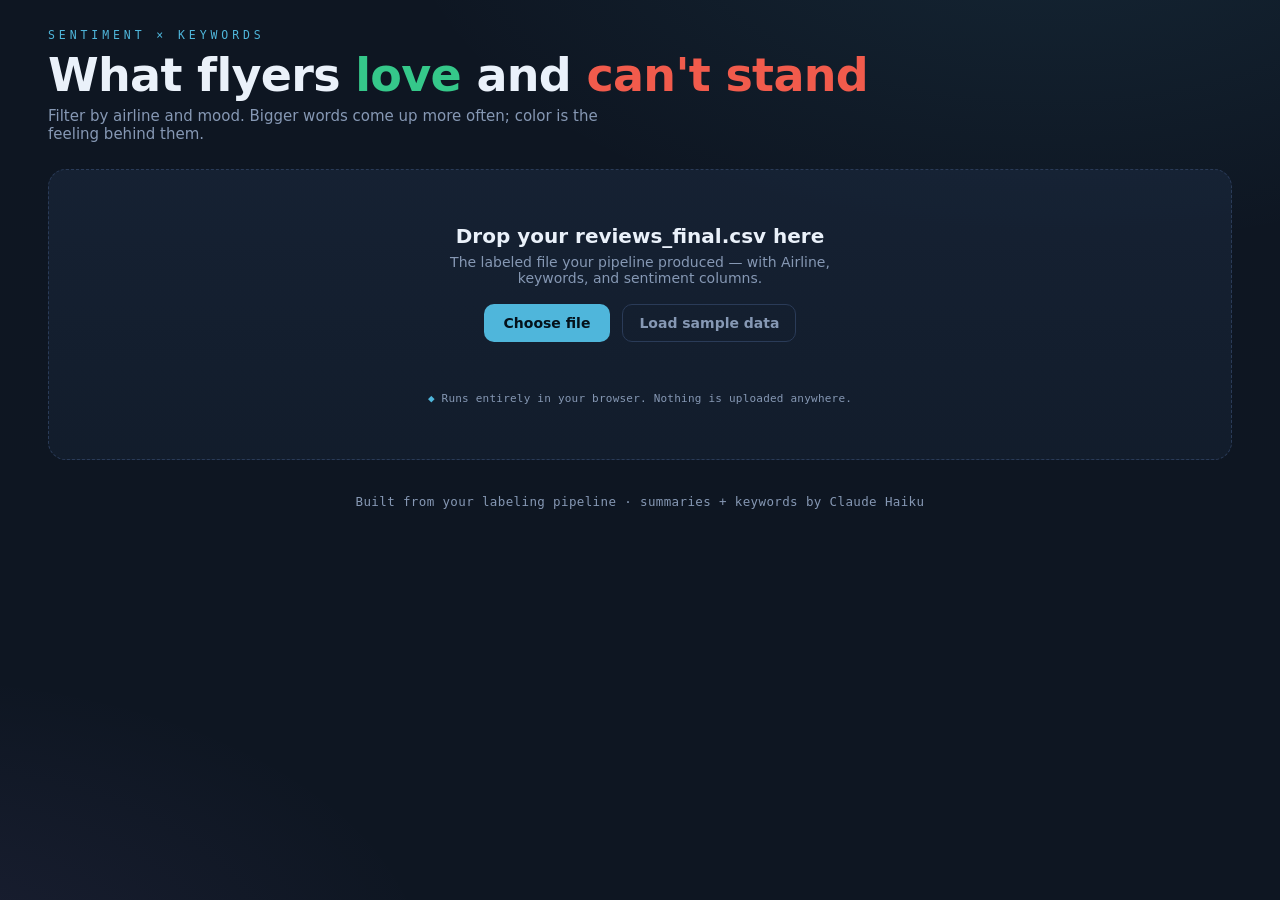
==== index.html @ 95598676 "Add files via upload" ====
<!DOCTYPE html>
<html lang="en">
<head>
<meta charset="utf-8">
<meta name="viewport" content="width=device-width, initial-scale=1">
<title>Airline Review Explorer</title>
<style>
  :root{
    --bg:#0E1622; --panel:#162335; --panel-2:#1D2C43; --line:#2A3B58; --line-soft:#22334d;
    --text:#EAF1FA; --muted:#8698B4; --accent:#4FB6DB;
    --pos:#35C88A; --neg:#F15B4C; --mix:#AD8DF6;
    --display:'Space Grotesk',ui-sans-serif,system-ui,sans-serif;
    --body:'Inter',ui-sans-serif,system-ui,sans-serif;
    --mono:ui-monospace,'SFMono-Regular',Menlo,monospace;
  }
  *{box-sizing:border-box}
  html,body{margin:0}
  body{
    background:
      radial-gradient(1100px 600px at 82% -12%, rgba(79,182,219,.10), transparent 60%),
      radial-gradient(900px 500px at -8% 108%, rgba(173,141,246,.08), transparent 60%),
      var(--bg);
    color:var(--text); font-family:var(--body); -webkit-font-smoothing:antialiased;
    min-height:100vh; padding:28px clamp(16px,4vw,48px) 64px;
  }
  header{max-width:1240px;margin:0 auto 22px}
  .eyebrow{font-family:var(--mono);font-size:11.5px;letter-spacing:.34em;color:var(--accent);text-transform:uppercase;margin:0 0 10px}
  h1{font-family:var(--display);font-weight:700;font-size:clamp(28px,4.4vw,46px);line-height:1.02;letter-spacing:-.015em;margin:0 0 8px}
  h1 .glow-pos{color:var(--pos)} h1 .glow-neg{color:var(--neg)}
  .sub{color:var(--muted);font-size:15px;max-width:60ch;margin:0}
  .wrap{max-width:1240px;margin:0 auto}
  .uploader{margin-top:26px;border:1.5px dashed var(--line);border-radius:18px;background:linear-gradient(180deg,rgba(29,44,67,.5),rgba(22,35,53,.5));padding:54px 28px;text-align:center;transition:border-color .2s,background .2s}
  .uploader.drag{border-color:var(--accent);background:rgba(79,182,219,.08)}
  .uploader h2{font-family:var(--display);font-weight:600;font-size:20px;margin:0 0 6px}
  .uploader p{color:var(--muted);margin:0 auto 18px;max-width:46ch;font-size:14px}
  .btn{font-family:var(--body);font-weight:600;font-size:14px;cursor:pointer;border:none;border-radius:10px;padding:11px 20px;color:#04121b;background:var(--accent);transition:transform .12s,filter .2s}
  .btn:hover{filter:brightness(1.08)} .btn:active{transform:translateY(1px)}
  .btn.ghost{background:transparent;color:var(--muted);border:1px solid var(--line);padding:10px 16px}
  .btn.ghost:hover{color:var(--text);border-color:var(--accent)}
  .uploader .actions{display:flex;gap:12px;justify-content:center;flex-wrap:wrap;align-items:center}
  .privacy{font-family:var(--mono);font-size:11px;color:var(--muted);margin-top:20px;letter-spacing:.02em}
  .privacy b{color:var(--accent);font-weight:400}
  #dash{display:none}
  #dash.on{display:block;animation:rise .5s cubic-bezier(.2,.7,.2,1)}
  @keyframes rise{from{opacity:0;transform:translateY(10px)}to{opacity:1;transform:none}}
  .sample-banner{display:none;align-items:center;gap:10px;margin-top:18px;font-family:var(--mono);font-size:12px;color:#f4d58d;background:rgba(244,213,141,.08);border:1px solid rgba(244,213,141,.25);border-radius:10px;padding:9px 14px}
  .sample-banner.on{display:flex}
  .sample-banner button{margin-left:auto}
  .controls{margin-top:22px;background:var(--panel);border:1px solid var(--line-soft);border-radius:16px;padding:18px 20px;display:grid;grid-template-columns:1fr auto;gap:22px;align-items:start}
  .ctrl-label{font-family:var(--mono);font-size:11px;letter-spacing:.2em;text-transform:uppercase;color:var(--muted);margin:0 0 11px;display:flex;gap:10px;align-items:center}
  .ctrl-label a{color:var(--accent);text-decoration:none;font-size:11px;letter-spacing:.05em;cursor:pointer}
  .ctrl-label a:hover{text-decoration:underline}
  .chips{display:flex;flex-wrap:wrap;gap:8px}
  .chip{font-size:13px;font-weight:500;cursor:pointer;user-select:none;border:1px solid var(--line);border-radius:999px;padding:6px 13px;color:var(--muted);background:transparent;transition:all .15s;white-space:nowrap}
  .chip:hover{border-color:var(--accent);color:var(--text)}
  .chip.on{background:var(--accent);border-color:var(--accent);color:#04121b;font-weight:600}
  .sent-toggles{display:flex;flex-direction:column;gap:8px;min-width:190px}
  .sent{display:flex;align-items:center;gap:10px;cursor:pointer;user-select:none;border:1px solid var(--line);border-radius:11px;padding:9px 13px;background:transparent;transition:all .15s}
  .sent .dot{width:11px;height:11px;border-radius:50%;flex:none}
  .sent .nm{font-size:13.5px;font-weight:600;flex:1;text-align:left}
  .sent .ct{font-family:var(--mono);font-size:12px;color:var(--muted)}
  .sent.off{opacity:.4} .sent.off .nm{text-decoration:line-through}
  .sent[data-s="positive"]{border-color:rgba(53,200,138,.4)}
  .sent[data-s="negative"]{border-color:rgba(241,91,76,.4)}
  .sent[data-s="mixed"]{border-color:rgba(173,141,246,.4)}
  .sent[data-s="positive"] .dot{background:var(--pos)}
  .sent[data-s="negative"] .dot{background:var(--neg)}
  .sent[data-s="mixed"] .dot{background:var(--mix)}
  .sent.on[data-s="positive"]{background:rgba(53,200,138,.12)}
  .sent.on[data-s="negative"]{background:rgba(241,91,76,.12)}
  .sent.on[data-s="mixed"]{background:rgba(173,141,246,.12)}
  .grid{margin-top:20px;display:grid;grid-template-columns:280px 1fr;gap:20px}
  .card{background:var(--panel);border:1px solid var(--line-soft);border-radius:16px;padding:20px}
  .card h3{font-family:var(--mono);font-size:11px;letter-spacing:.2em;text-transform:uppercase;color:var(--muted);margin:0 0 14px;font-weight:400}
  .bignum{font-family:var(--mono);font-weight:700;font-size:46px;line-height:1;letter-spacing:-.02em}
  .bignum small{display:block;font-size:12px;color:var(--muted);font-weight:400;letter-spacing:.05em;margin-top:8px}
  .mixbar{display:flex;height:12px;border-radius:6px;overflow:hidden;margin:6px 0 12px;background:var(--panel-2)}
  .mixbar span{display:block;transition:width .4s cubic-bezier(.2,.7,.2,1)}
  .mixlegend{display:flex;flex-direction:column;gap:7px}
  .mixlegend .row{display:flex;align-items:center;gap:9px;font-size:13px}
  .mixlegend .dot{width:9px;height:9px;border-radius:50%}
  .mixlegend .pct{margin-left:auto;font-family:var(--mono);font-size:12px;color:var(--muted)}
  .cats{list-style:none;margin:0;padding:0;display:flex;flex-direction:column;gap:9px}
  .cats li{display:flex;align-items:center;gap:10px;font-size:13.5px}
  .cats .rank{font-family:var(--mono);font-size:11px;color:var(--muted);width:16px}
  .cats .track{flex:1;height:7px;background:var(--panel-2);border-radius:4px;overflow:hidden}
  .cats .fill{height:100%;background:linear-gradient(90deg,var(--accent),#7ed0e8);border-radius:4px;transition:width .4s}
  .cats .cnt{font-family:var(--mono);font-size:12px;color:var(--muted);width:34px;text-align:right}
  .viz-card{padding:14px 16px 10px;position:relative;min-height:520px;display:flex;flex-direction:column}
  .viz-head{display:flex;justify-content:space-between;align-items:center;gap:12px;flex-wrap:wrap;margin-bottom:6px}
  .viz-tabs{display:flex;gap:6px;background:var(--panel-2);padding:4px;border-radius:11px}
  .viz-tab{font-family:var(--body);font-size:12.5px;font-weight:600;cursor:pointer;border:none;border-radius:8px;padding:7px 13px;color:var(--muted);background:transparent;transition:all .15s}
  .viz-tab:hover{color:var(--text)}
  .viz-tab.on{background:var(--accent);color:#04121b}
  .viz-body{flex:1;position:relative;min-height:470px;margin-top:6px}
  .viz-pane{display:none;position:absolute;inset:0}
  .viz-pane.on{display:block}
  #pane-cloud.on{display:block}
  .barchart{display:flex;flex-direction:column;gap:11px;height:100%;overflow-y:auto;padding:6px 4px 4px}
  .barchart::-webkit-scrollbar{width:9px}
  .barchart::-webkit-scrollbar-thumb{background:var(--line);border-radius:5px}
  .bar-row{display:grid;grid-template-columns:130px 1fr 44px;align-items:center;gap:12px}
  .bar-label{font-size:13px;color:var(--text);text-align:right;overflow:hidden;text-overflow:ellipsis;white-space:nowrap}
  .bar-track{display:flex;height:20px;border-radius:6px;overflow:hidden;background:var(--panel-2)}
  .bar-track .seg{height:100%;transition:width .35s cubic-bezier(.2,.7,.2,1)}
  .bar-count{font-family:var(--mono);font-size:12px;color:var(--muted);text-align:left}
  .cloud-hint{font-size:12px;color:var(--muted)}
  #cloud{width:100%;height:100%;min-height:460px}
  .cloud-empty{position:absolute;inset:0;display:none;flex-direction:column;align-items:center;justify-content:center;text-align:center;color:var(--muted);padding:24px}
  .cloud-empty.on{display:flex}
  .cloud-empty .big{font-family:var(--display);font-size:19px;color:var(--text);margin-bottom:8px}
  #tooltip{position:fixed;pointer-events:none;z-index:50;opacity:0;transition:opacity .1s;background:#0a121e;border:1px solid var(--line);border-radius:10px;padding:10px 12px;font-size:12.5px;box-shadow:0 8px 30px rgba(0,0,0,.5);max-width:240px}
  #tooltip .tw{font-family:var(--display);font-weight:600;font-size:14px;margin-bottom:6px}
  #tooltip .tr{display:flex;align-items:center;gap:7px;margin-top:3px;color:var(--muted)}
  #tooltip .tr .dot{width:8px;height:8px;border-radius:50%}
  #tooltip .tr b{color:var(--text);font-family:var(--mono)}
  .selcount{font-family:var(--mono);font-size:11px;color:var(--accent);letter-spacing:.05em;margin-left:2px}
  .ai-card{margin-top:20px}
  .ai-head{display:flex;align-items:center;justify-content:space-between;gap:12px;margin-bottom:12px}
  .ai-head h3{margin:0;font-family:var(--mono);font-size:11px;letter-spacing:.2em;text-transform:uppercase;color:var(--muted);font-weight:400}
  .ai-out{font-size:14.5px;line-height:1.6;color:#d3ddec}
  .ai-out p{margin:0 0 10px}
  .ai-out b{color:var(--text)}
  .ai-out em{color:var(--muted)}
  .ai-out .tag{font-family:var(--mono);font-size:10px;letter-spacing:.1em;text-transform:uppercase;padding:2px 8px;border-radius:999px;color:#04121b;font-weight:700;margin-right:6px}
  .ai-out .tag.pos{background:var(--pos)} .ai-out .tag.neg{background:var(--neg)}
  .ai-out .ai-sub{color:var(--muted);font-family:var(--mono);font-size:11px;letter-spacing:.12em;text-transform:uppercase;margin-top:14px}
  .ai-out ul{margin:8px 0 0;padding-left:0;list-style:none;display:flex;flex-direction:column;gap:8px}
  .ai-out ul li{display:flex;gap:9px;align-items:flex-start;font-size:13.5px;color:#c7d3e4}
  .ai-out ul li .d{width:8px;height:8px;border-radius:50%;margin-top:6px;flex:none}
  .ai-live{display:flex;align-items:center;gap:10px;margin-bottom:14px}
  .ai-mood{font-family:var(--display);font-size:15.5px;font-weight:600;color:var(--text)}
  .ai-block{position:relative;padding:13px 16px 13px 18px;border-radius:0 10px 10px 0;margin-bottom:11px;font-size:14px;line-height:1.6;color:#d3ddec;background:var(--panel-2)}
  .ai-block.pos{border-left:3px solid var(--pos)}
  .ai-block.neg{border-left:3px solid var(--neg)}
  .ai-block-lbl{display:block;font-family:var(--mono);font-size:10px;letter-spacing:.14em;text-transform:uppercase;margin-bottom:6px}
  .ai-block.pos .ai-block-lbl{color:var(--pos)}
  .ai-block.neg .ai-block-lbl{color:var(--neg)}
  .reviews-card{margin-top:20px}
  .reviews-head{display:flex;align-items:baseline;gap:12px;margin-bottom:4px}
  .reviews-head h3{margin:0}
  .reviews-count{font-family:var(--mono);font-size:13px;color:var(--text)}
  .reviews-count small{color:var(--muted)}
  .reviews-cap{display:none;font-size:12px;color:var(--muted);font-family:var(--mono);margin:8px 0 4px}
  .reviews-list{display:flex;flex-direction:column;gap:12px;margin-top:14px;max-height:620px;overflow-y:auto;padding-right:6px}
  .reviews-list::-webkit-scrollbar{width:9px}
  .reviews-list::-webkit-scrollbar-thumb{background:var(--line);border-radius:5px}
  .rev{border:1px solid var(--line-soft);border-radius:12px;padding:14px 16px;background:var(--panel-2)}
  .rev-top{display:flex;align-items:center;gap:10px;margin-bottom:9px}
  .rev-air{font-family:var(--display);font-weight:600;font-size:14px}
  .rev-badge{font-family:var(--mono);font-size:10.5px;letter-spacing:.12em;text-transform:uppercase;padding:3px 9px;border-radius:999px;color:#04121b;font-weight:700}
  .rev-badge[data-s="positive"]{background:var(--pos)}
  .rev-badge[data-s="negative"]{background:var(--neg)}
  .rev-badge[data-s="mixed"]{background:var(--mix)}
  .rev-sum-btn{margin-left:auto;font-family:var(--body);font-size:12px;font-weight:600;cursor:pointer;border:1px solid var(--line);border-radius:8px;padding:5px 11px;color:var(--accent);background:transparent;transition:all .15s}
  .rev-sum-btn:hover{border-color:var(--accent);background:rgba(79,182,219,.08)}
  .rev-summary{display:none;margin:0 0 10px;padding:9px 12px;border-left:3px solid var(--accent);background:rgba(79,182,219,.07);border-radius:0 8px 8px 0;font-size:13.5px;color:var(--text)}
  .rev-summary.on{display:block}
  .rev-summary .lbl{font-family:var(--mono);font-size:10px;letter-spacing:.15em;text-transform:uppercase;color:var(--accent);display:block;margin-bottom:4px}
  .rev-body{font-size:13.5px;line-height:1.55;color:#c7d3e4;white-space:pre-wrap}
  .reviews-empty{display:none;color:var(--muted);font-size:14px;padding:24px 4px}
  .reviews-empty.on{display:block}
  .footer{max-width:1240px;margin:34px auto 0;color:var(--muted);font-size:12.5px;text-align:center;font-family:var(--mono);letter-spacing:.03em}
  .err{color:var(--neg);font-size:13px;margin-top:12px;min-height:18px}
  @media (max-width:880px){.controls{grid-template-columns:1fr}.grid{grid-template-columns:1fr}.viz-card{min-height:440px}}
  @media (prefers-reduced-motion:reduce){*{animation:none!important;transition:none!important}}
</style>
</head>
<body>
<header>
  <p class="eyebrow">Sentiment &times; Keywords</p>
  <h1>What flyers <span class="glow-pos">love</span> and <span class="glow-neg">can't stand</span></h1>
  <p class="sub">Filter by airline and mood. Bigger words come up more often; color is the feeling behind them.</p>
</header>
<div class="wrap">
  <section class="uploader" id="uploader">
    <h2>Drop your reviews_final.csv here</h2>
    <p>The labeled file your pipeline produced &mdash; with Airline, keywords, and sentiment columns.</p>
    <div class="actions">
      <button class="btn" id="pickBtn" type="button">Choose file</button>
      <button class="btn ghost" id="sampleBtn" type="button">Load sample data</button>
    </div>
    <input type="file" id="fileInput" accept=".csv" hidden>
    <div class="err" id="err"></div>
    <div class="privacy"><b>&#9670;</b> Runs entirely in your browser. Nothing is uploaded anywhere.</div>
  </section>
  <section id="dash">
    <div class="sample-banner" id="sampleBanner">
      Showing sample data &mdash; not your reviews.
      <button class="btn ghost" id="clearSample" type="button">Load my file</button>
    </div>
    <div class="controls">
      <div>
        <p class="ctrl-label">Airlines <a id="allAir">all</a><a id="noneAir">none</a><span class="selcount" id="airSel"></span></p>
        <div class="chips" id="airChips"></div>
      </div>
      <div>
        <p class="ctrl-label">Sentiment</p>
        <div class="sent-toggles" id="sentToggles">
          <div class="sent on" data-s="positive"><span class="dot"></span><span class="nm">Positive</span><span class="ct" id="ct-positive">0</span></div>
          <div class="sent on" data-s="negative"><span class="dot"></span><span class="nm">Negative</span><span class="ct" id="ct-negative">0</span></div>
          <div class="sent on" data-s="mixed"><span class="dot"></span><span class="nm">Mixed</span><span class="ct" id="ct-mixed">0</span></div>
        </div>
      </div>
    </div>
    <div class="grid">
      <div>
        <div class="card">
          <h3>In view</h3>
          <div class="bignum" id="reviewCount">0<small id="reviewCountLabel">reviews match your filters</small></div>
        </div>
        <div class="card" style="margin-top:20px">
          <h3>Sentiment mix</h3>
          <div class="mixbar" id="mixbar">
            <span style="background:var(--pos)" data-s="positive"></span>
            <span style="background:var(--neg)" data-s="negative"></span>
            <span style="background:var(--mix)" data-s="mixed"></span>
          </div>
          <div class="mixlegend" id="mixlegend"></div>
        </div>
        <div class="card" style="margin-top:20px">
          <h3>Top concerns</h3>
          <ul class="cats" id="catsList"></ul>
        </div>
      </div>
      <div class="card viz-card">
        <div class="viz-head">
          <div class="viz-tabs">
            <button class="viz-tab on" data-v="keywords" type="button">Top keywords</button>
            <button class="viz-tab" data-v="airlines" type="button">By airline</button>
            <button class="viz-tab" data-v="cloud" type="button">Word cloud</button>
          </div>
          <span class="cloud-hint" id="vizHint">bar length = mentions · color = sentiment</span>
        </div>
        <div class="viz-body">
          <div class="viz-pane on" id="pane-keywords"><div class="barchart" id="kwChart"></div></div>
          <div class="viz-pane" id="pane-airlines"><div class="barchart" id="airChart"></div></div>
          <div class="viz-pane" id="pane-cloud">
            <canvas id="cloud"></canvas>
            <div class="cloud-empty" id="cloudEmpty">
              <div class="big">Nothing to show</div>
              <div>No keywords match these filters. Turn a sentiment back on, or add an airline.</div>
            </div>
          </div>
        </div>
      </div>
    </div>
    <div class="card ai-card">
      <div class="ai-head">
        <h3>AI Overview</h3>
        <div style="display:flex;gap:8px">
          <button class="btn ghost" id="aiBtn" type="button">Summarize this view</button>
          <button class="btn" id="aiLiveBtn" type="button">Live AI summary</button>
        </div>
      </div>
      <div class="ai-out" id="aiOut"><em>Click &ldquo;Summarize this view&rdquo; for an at-a-glance read on the reviews currently in focus &mdash; built from the summaries your pipeline generated.</em></div>
    </div>
    <div class="card reviews-card">
      <div class="reviews-head">
        <h3>Reviews in view</h3>
        <span class="reviews-count" id="reviewsCount"></span>
      </div>
      <div class="reviews-cap" id="reviewsCap"></div>
      <div class="reviews-list" id="reviewsList"></div>
      <button class="btn ghost showmore" id="showMore" type="button" style="display:none;margin:14px auto 0"></button>
      <div class="reviews-empty" id="reviewsEmpty">No reviews match these filters. Turn a sentiment back on, or add an airline.</div>
    </div>
  </section>
</div>
<div id="tooltip"></div>
<p class="footer">Built from your labeling pipeline &middot; summaries + keywords by Claude Haiku</p>

<script>/* @license
Papa Parse
v5.6.0
https://github.com/mholt/PapaParse
License: MIT
*/
((e,t)=>{"function"==typeof define&&define.amd?define([],t):"object"==typeof module&&"undefined"!=typeof exports?module.exports=t():e.Papa=t()})(this,function r(){var n="undefined"!=typeof self?self:"undefined"!=typeof window?window:void 0!==n?n:{};var s=!n.document&&!!n.postMessage,a=n.IS_PAPA_WORKER||!1,o={},h=0,w={};function P(e){return 65279===e.charCodeAt(0)?e.slice(1):e}function u(e){this._handle=null,this._finished=!1,this._completed=!1,this._halted=!1,this._input=null,this._baseIndex=0,this._partialLine="",this._rowCount=0,this._start=0,this._nextChunk=null,this.isFirstChunk=!0,this._completeResults={data:[],errors:[],meta:{}},function(e){var t=b(e);t.chunkSize=parseInt(t.chunkSize),e.step||e.chunk||(t.chunkSize=null);this._handle=new i(t),(this._handle.streamer=this)._config=t}.call(this,e),this.parseChunk=function(t,e){var i=parseInt(this._config.skipFirstNLines)||0;if(this.isFirstChunk&&0<i){let e=this._config.newline;e||(r=this._config.quoteChar||'"',e=this._handle.guessLineEndings(t,r)),t=[...t.split(e).slice(i)].join(e)}this.isFirstChunk&&U(this._config.beforeFirstChunk)&&void 0!==(r=this._config.beforeFirstChunk(t))&&(t=r),this.isFirstChunk=!1,this._halted=!1;var i=this._partialLine+t,r=(this._partialLine="",this._handle.parse(i,this._baseIndex,!this._finished));if(!this._handle.paused()&&!this._handle.aborted()){t=r.meta.cursor,i=(this._finished||(this._partialLine=i.substring(t-this._baseIndex),this._baseIndex=t),r&&r.data&&(this._rowCount+=r.data.length),this._finished||this._config.preview&&this._rowCount>=this._config.preview);if(a)n.postMessage({results:r,workerId:w.WORKER_ID,finished:i});else if(U(this._config.chunk)&&!e){if(this._config.chunk(r,this._handle),this._handle.paused()||this._handle.aborted())return void(this._halted=!0);this._completeResults=r=void 0}return this._config.step||this._config.chunk||(this._completeResults.data=this._completeResults.data.concat(r.data),this._completeResults.errors=this._completeResults.errors.concat(r.errors),this._completeResults.meta=r.meta),this._completed||!i||!U(this._config.complete)||r&&r.meta.aborted||(this._config.complete(this._completeResults,this._input),this._completed=!0),i||r&&r.meta.paused||this._nextChunk(),r}this._halted=!0},this._sendError=function(e){U(this._config.error)?this._config.error(e):a&&this._config.error&&n.postMessage({workerId:w.WORKER_ID,error:e,finished:!1})}}function d(e){var r;(e=e||{}).chunkSize||(e.chunkSize=w.RemoteChunkSize),u.call(this,e),this._nextChunk=s?function(){this._readChunk(),this._chunkLoaded()}:function(){this._readChunk()},this.stream=function(e){this._input=e,this._nextChunk()},this._readChunk=function(){if(this._finished)this._chunkLoaded();else{if(r=new XMLHttpRequest,this._config.withCredentials&&(r.withCredentials=this._config.withCredentials),s||(r.onload=m(this._chunkLoaded,this),r.onerror=m(this._chunkError,this)),r.open(this._config.downloadRequestBody?"POST":"GET",this._input,!s),this._config.downloadRequestHeaders){var e,t=this._config.downloadRequestHeaders;for(e in t)r.setRequestHeader(e,t[e])}var i;this._config.chunkSize&&(i=this._start+this._config.chunkSize-1,r.setRequestHeader("Range","bytes="+this._start+"-"+i));try{r.send(this._config.downloadRequestBody)}catch(e){this._chunkError(e.message)}s&&0===r.status&&this._chunkError()}},this._chunkLoaded=function(){4===r.readyState&&(r.status<200||400<=r.status?this._chunkError():(this._start+=this._config.chunkSize||r.responseText.length,this._finished=!this._config.chunkSize||this._start>=(e=>null!==(e=e.getResponseHeader("Content-Range"))?parseInt(e.substring(e.lastIndexOf("/")+1)):-1)(r),this.parseChunk(r.responseText)))},this._chunkError=function(e){e=r.statusText||e;this._sendError(new Error(e))}}function l(e){(e=e||{}).chunkSize||(e.chunkSize=w.LocalChunkSize),u.call(this,e);var i,r,n="undefined"!=typeof FileReader;this.stream=function(e){this._input=e,r=e.slice||e.webkitSlice||e.mozSlice,n?((i=new FileReader).onload=m(this._chunkLoaded,this),i.onerror=m(this._chunkError,this)):i=new FileReaderSync,this._nextChunk()},this._nextChunk=function(){this._finished||this._config.preview&&!(this._rowCount<this._config.preview)||this._readChunk()},this._readChunk=function(){var e=this._input,t=(this._config.chunkSize&&(t=Math.min(this._start+this._config.chunkSize,this._input.size),e=r.call(e,this._start,t)),i.readAsText(e,this._config.encoding));n||this._chunkLoaded({target:{result:t}})},this._chunkLoaded=function(e){this._start+=this._config.chunkSize,this._finished=!this._config.chunkSize||this._start>=this._input.size,this.parseChunk(e.target.result)},this._chunkError=function(){this._sendError(i.error)}}function f(e){var i;u.call(this,e=e||{}),this.stream=function(e){return i=e,this._nextChunk()},this._nextChunk=function(){var e,t;if(!this._finished)return e=this._config.chunkSize,i=e?(t=i.substring(0,e),i.substring(e)):(t=i,""),this._finished=!i,this.parseChunk(t)}}function c(e){u.call(this,e=e||{});var t=[],i=!0,r=!1;this.pause=function(){u.prototype.pause.apply(this,arguments),this._input.pause()},this.resume=function(){u.prototype.resume.apply(this,arguments),this._input.resume()},this.stream=function(e){this._input=e,this._input.on("data",this._streamData),this._input.on("end",this._streamEnd),this._input.on("error",this._streamError)},this._checkIsFinished=function(){r&&1===t.length&&(this._finished=!0)},this._nextChunk=function(){this._checkIsFinished(),t.length?this.parseChunk(t.shift()):i=!0},this._streamData=m(function(e){try{t.push("string"==typeof e?e:e.toString(this._config.encoding)),i&&(i=!1,this._checkIsFinished(),this.parseChunk(t.shift()))}catch(e){this._streamError(e)}},this),this._streamError=m(function(e){this._streamCleanUp(),this._sendError(e)},this),this._streamEnd=m(function(){this._streamCleanUp(),r=!0,this._streamData("")},this),this._streamCleanUp=m(function(){this._input.removeListener("data",this._streamData),this._input.removeListener("end",this._streamEnd),this._input.removeListener("error",this._streamError)},this)}function i(m){var n,s,a,t,o=Math.pow(2,53),h=-o,u=/^\s*-?(\d+\.?|\.\d+|\d+\.\d+)([eE][-+]?\d+)?\s*$/,d=/^((\d{4}-[01]\d-[0-3]\dT[0-2]\d:[0-5]\d:[0-5]\d\.\d+([+-][0-2]\d:[0-5]\d|Z))|(\d{4}-[01]\d-[0-3]\dT[0-2]\d:[0-5]\d:[0-5]\d([+-][0-2]\d:[0-5]\d|Z))|(\d{4}-[01]\d-[0-3]\dT[0-2]\d:[0-5]\d([+-][0-2]\d:[0-5]\d|Z)))$/,i=this,r=0,l=0,f=!1,e=!1,c=[],p={data:[],errors:[],meta:{}};function y(e){return"greedy"===m.skipEmptyLines?""===e.join("").trim():1===e.length&&0===e[0].length}function _(){if(p&&a&&(k("Delimiter","UndetectableDelimiter","Unable to auto-detect delimiting character; defaulted to '"+w.DefaultDelimiter+"'"),a=!1),m.skipEmptyLines&&(p.data=p.data.filter(function(e){return!y(e)})),g()){if(p)if(Array.isArray(p.data[0])){for(var e=0;g()&&e<p.data.length;e++)p.data[e].forEach(t);p.data.splice(0,1)}else p.data.forEach(t);function t(e,t){e=P(e),U(m.transformHeader)&&(e=m.transformHeader(e,t)),c.push(e)}}function i(e,t){for(var i=m.header?{}:[],r=0;r<e.length;r++){var n=r,s=e[r],s=((e,t)=>(e=>(m.dynamicTypingFunction&&void 0===m.dynamicTyping[e]&&(m.dynamicTyping[e]=m.dynamicTypingFunction(e)),!0===(m.dynamicTyping[e]||m.dynamicTyping)))(e)?"true"===t||"TRUE"===t||"false"!==t&&"FALSE"!==t&&((e=>{if(u.test(e)){e=parseFloat(e);if(h<e&&e<o)return 1}})(t)?parseFloat(t):d.test(t)?new Date(t):""===t?null:t):t)(n=m.header?r>=c.length?"__parsed_extra":c[r]:n,s=m.transform?m.transform(s,n):s);"__parsed_extra"===n?(i[n]=i[n]||[],i[n].push(s)):i[n]=s}return m.header&&(r>c.length?k("FieldMismatch","TooManyFields","Too many fields: expected "+c.length+" fields but parsed "+r,l+t):r<c.length&&k("FieldMismatch","TooFewFields","Too few fields: expected "+c.length+" fields but parsed "+r,l+t)),i}var r;p&&(m.header||m.dynamicTyping||m.transform)&&(r=1,!p.data.length||Array.isArray(p.data[0])?(p.data=p.data.map(i),r=p.data.length):p.data=i(p.data,0),m.header&&p.meta&&(p.meta.fields=c),l+=r)}function g(){return m.header&&0===c.length}function k(e,t,i,r){e={type:e,code:t,message:i};void 0!==r&&(e.row=r),p.errors.push(e)}U(m.step)&&(t=m.step,m.step=function(e){p=e,g()?_():(_(),0!==p.data.length&&(r+=e.data.length,m.preview&&r>m.preview?s.abort():(p.data=p.data[0],t(p,i))))}),this.parse=function(e,t,i){var r=m.quoteChar||'"',r=(m.newline||(m.newline=this.guessLineEndings(e,r)),a=!1,m.delimiter?U(m.delimiter)&&(m.delimiter=m.delimiter(e),p.meta.delimiter=m.delimiter):((r=((e,t,i,r,n)=>{var s,a,o,h;n=n||[",","\t","|",";",w.RECORD_SEP,w.UNIT_SEP];for(var u=0;u<n.length;u++){for(var d,l=n[u],f=0,c=0,p=0,_=(o=void 0,new E({comments:r,delimiter:l,newline:t,preview:10}).parse(e)),g=0;g<_.data.length;g++)i&&y(_.data[g])?p++:(d=_.data[g].length,c+=d,void 0===o?o=d:0<d&&(f+=Math.abs(d-o),o=d));0<_.data.length&&(c/=_.data.length-p),1.99<c&&(void 0===a||f<a||f===a&&h<c)&&(a=f,s=l,h=c)}return{successful:!!(m.delimiter=s),bestDelimiter:s}})(e,m.newline,m.skipEmptyLines,m.comments,m.delimitersToGuess)).successful?m.delimiter=r.bestDelimiter:(a=!0,m.delimiter=w.DefaultDelimiter),p.meta.delimiter=m.delimiter),b(m));return m.preview&&m.header&&r.preview++,n=e,s=new E(r),p=s.parse(n,t,i),_(),f?{meta:{paused:!0}}:p||{meta:{paused:!1}}},this.paused=function(){return f},this.pause=function(){f=!0,s.abort(),n=U(m.chunk)?"":n.substring(s.getCharIndex())},this.resume=function(){i.streamer._halted?(f=!1,i.streamer.parseChunk(n,!0)):setTimeout(i.resume,3)},this.aborted=function(){return e},this.abort=function(){e=!0,s.abort(),p.meta.aborted=!0,U(m.complete)&&m.complete(p),n=""},this.guessLineEndings=function(e,t){e=e.substring(0,1048576);var t=new RegExp(q(t)+"([^]*?)"+q(t),"gm"),i=(e=e.replace(t,"")).split("\r"),t=e.split("\n"),e=1<t.length&&t[0].length<i[0].length;if(1===i.length||e)return"\n";for(var r=0,n=0;n<i.length;n++)"\n"===i[n][0]&&r++;return r>=i.length/2?"\r\n":"\r"}}function q(e){return e.replace(/[.*+?^${}()|[\]\\]/g,"\\$&")}function E(C){var S=(C=C||{}).delimiter,O=C.newline,x=C.comments,I=C.step,A=C.preview,T=C.fastMode,D=null,L=!1,F=null==C.quoteChar?'"':C.quoteChar,z=F;if(void 0!==C.escapeChar&&(z=C.escapeChar),("string"!=typeof S||-1<w.BAD_DELIMITERS.indexOf(S))&&(S=","),x===S)throw new Error("Comment character same as delimiter");!0===x?x="#":("string"!=typeof x||-1<w.BAD_DELIMITERS.indexOf(x))&&(x=!1),"\n"!==O&&"\r"!==O&&"\r\n"!==O&&(O="\n");var M=0,j=!1;this.parse=function(i,t,r){if("string"!=typeof i)throw new Error("Input must be a string");var n=i.length,e=S.length,s=O.length,a=x.length,o=U(I),h=[],u=[],d=[],l=M=0;if(!i)return v();if(T||!1!==T&&-1===i.indexOf(F)){for(var f=i.split(O),c=0;c<f.length;c++){if(d=f[c],M+=d.length,c!==f.length-1)M+=O.length;else if(r)return v();if(!x||d.substring(0,a)!==x){if(o){if(h=[],k(d.split(S)),R(),j)return v()}else k(d.split(S));if(A&&A<=c)return h=h.slice(0,A),v(!0)}}return v()}for(var p=i.indexOf(S,M),_=i.indexOf(O,M),g=new RegExp(q(z)+q(F),"g"),m=i.indexOf(F,M);;)if(i[M]===F)for(m=M,M++;;){if(-1===(m=i.indexOf(F,m+1)))return r||u.push({type:"Quotes",code:"MissingQuotes",message:"Quoted field unterminated",row:h.length,index:M}),E();if(m===n-1)return E(i.substring(M,m).replace(g,F));if(F===z&&i[m+1]===z)m++;else if(F===z||0===m||i[m-1]!==z){-1!==p&&p<m+1&&(p=i.indexOf(S,m+1));var y=w(-1===(_=-1!==_&&_<m+1?i.indexOf(O,m+1):_)?p:Math.min(p,_));if(i.substr(m+1+y,e)===S){d.push(i.substring(M,m).replace(g,F)),i[M=m+1+y+e]!==F&&(m=i.indexOf(F,M)),p=i.indexOf(S,M),_=i.indexOf(O,M);break}y=w(_);if(i.substring(m+1+y,m+1+y+s)===O){if(d.push(i.substring(M,m).replace(g,F)),b(m+1+y+s),p=i.indexOf(S,M),m=i.indexOf(F,M),o&&(R(),j))return v();if(A&&h.length>=A)return v(!0);break}u.push({type:"Quotes",code:"InvalidQuotes",message:"Trailing quote on quoted field is malformed",row:h.length,index:M}),m++}}else if(x&&0===d.length&&i.substring(M,M+a)===x){if(-1===_)return v();M=_+s,_=i.indexOf(O,M),p=i.indexOf(S,M)}else if(-1!==p&&(p<_||-1===_))d.push(i.substring(M,p)),M=p+e,p=i.indexOf(S,M);else{if(-1===_)break;if(d.push(i.substring(M,_)),b(_+s),o&&(R(),j))return v();if(A&&h.length>=A)return v(!0)}return E();function k(e){h.push(e),l=M}function w(e){var t=0;return t=-1!==e&&(e=i.substring(m+1,e))&&""===e.trim()?e.length:t}function E(e){return r||(void 0===e&&(e=i.substring(M)),d.push(e),M=n,k(d),o&&R()),v()}function b(e){M=e,k(d),d=[],_=i.indexOf(O,M)}function v(e){if(C.header&&!t&&h.length&&!L){var s=h[0],a=Object.create(null),o=new Set(s);let n=!1;for(let r=0;r<s.length;r++){let i=P(s[r]);if(a[i=U(C.transformHeader)?C.transformHeader(i,r):i]){let e,t=a[i];for(;e=i+"_"+t,t++,o.has(e););o.add(e),s[r]=e,a[i]++,n=!0,(D=null===D?{}:D)[e]=i}else a[i]=1,s[r]=i;o.add(i)}n&&console.warn("Duplicate headers found and renamed."),L=!0}return{data:h,errors:u,meta:{delimiter:S,linebreak:O,aborted:j,truncated:!!e,cursor:l+(t||0),renamedHeaders:D}}}function R(){I(v()),h=[],u=[]}},this.abort=function(){j=!0},this.getCharIndex=function(){return M}}function p(e){var t=e.data,i=o[t.workerId],r=!1;if(t.error)i.userError(t.error,t.file);else if(t.results&&t.results.data){var n={abort:function(){r=!0,_(t.workerId,{data:[],errors:[],meta:{aborted:!0}})},pause:g,resume:g};if(U(i.userStep)){for(var s=0;s<t.results.data.length&&(i.userStep({data:t.results.data[s],errors:t.results.errors,meta:t.results.meta},n),!r);s++);delete t.results}else U(i.userChunk)&&(i.userChunk(t.results,n,t.file),delete t.results)}t.finished&&!r&&_(t.workerId,t.results)}function _(e,t){var i=o[e];U(i.userComplete)&&i.userComplete(t),i.terminate(),delete o[e]}function g(){throw new Error("Not implemented.")}function b(e){if("object"!=typeof e||null===e)return e;var t,i=Array.isArray(e)?[]:{};for(t in e)i[t]=b(e[t]);return i}function m(e,t){return function(){e.apply(t,arguments)}}function U(e){return"function"==typeof e}return w.parse=function(e,t){var i=(t=t||{}).dynamicTyping||!1;U(i)&&(t.dynamicTypingFunction=i,i={});if(t.dynamicTyping=i,t.transform=!!U(t.transform)&&t.transform,!t.worker||!w.WORKERS_SUPPORTED)return i=null,w.NODE_STREAM_INPUT,"string"==typeof e?(e=P(e),i=new(t.download?d:f)(t)):!0===e.readable&&U(e.read)&&U(e.on)?i=new c(t):(n.File&&e instanceof File||e instanceof Object)&&(i=new l(t)),i.stream(e);(i=(()=>{var e;return!!w.WORKERS_SUPPORTED&&(e=(()=>{var e=n.URL||n.webkitURL||null,t=r.toString();return w.BLOB_URL||(w.BLOB_URL=e.createObjectURL(new Blob(["var global = (function() { if (typeof self !== 'undefined') { return self; } if (typeof window !== 'undefined') { return window; } if (typeof global !== 'undefined') { return global; } return {}; })(); global.IS_PAPA_WORKER=true; ","(",t,")();"],{type:"text/javascript"})))})(),(e=new n.Worker(e)).onmessage=p,e.id=h++,o[e.id]=e)})()).userStep=t.step,i.userChunk=t.chunk,i.userComplete=t.complete,i.userError=t.error,t.step=U(t.step),t.chunk=U(t.chunk),t.complete=U(t.complete),t.error=U(t.error),delete t.worker,i.postMessage({input:e,config:t,workerId:i.id})},w.unparse=function(e,t){var s=!1,g=!0,m=",",y="\r\n",a='"',o=a+a,i=!1,r=null,h=!1,u=((()=>{if("object"==typeof t){if("string"!=typeof t.delimiter||w.BAD_DELIMITERS.filter(function(e){return-1!==t.delimiter.indexOf(e)}).length||(m=t.delimiter),"boolean"!=typeof t.quotes&&"function"!=typeof t.quotes&&!Array.isArray(t.quotes)||(s=t.quotes),"boolean"!=typeof t.skipEmptyLines&&"string"!=typeof t.skipEmptyLines||(i=t.skipEmptyLines),"string"==typeof t.newline&&(y=t.newline),"string"==typeof t.quoteChar&&(a=t.quoteChar,o=a+a),"boolean"==typeof t.header&&(g=t.header),Array.isArray(t.columns)){if(0===t.columns.length)throw new Error("Option columns is empty");r=t.columns}void 0!==t.escapeChar&&(o=t.escapeChar+a),t.escapeFormulae instanceof RegExp?h=t.escapeFormulae:"boolean"==typeof t.escapeFormulae&&t.escapeFormulae&&(h=/^[=+\-@\t\r].*$/)}})(),new RegExp(q(a),"g"));"string"==typeof e&&(e=JSON.parse(e));if(Array.isArray(e)){if(!e.length||Array.isArray(e[0]))return n(null,e,i);if("object"==typeof e[0])return n(r||Object.keys(e[0]),e,i)}else if("object"==typeof e)return"string"==typeof e.data&&(e.data=JSON.parse(e.data)),Array.isArray(e.data)&&(e.fields||(e.fields=e.meta&&e.meta.fields||r),e.fields||(e.fields=Array.isArray(e.data[0])?e.fields:"object"==typeof e.data[0]?Object.keys(e.data[0]):[]),Array.isArray(e.data[0])||"object"==typeof e.data[0]||(e.data=[e.data])),n(e.fields||[],e.data||[],i);throw new Error("Unable to serialize unrecognized input");function n(e,t,i){var r="",n=("string"==typeof e&&(e=JSON.parse(e)),"string"==typeof t&&(t=JSON.parse(t)),Array.isArray(e)&&0<e.length),s=!Array.isArray(t[0]);if(n&&g){for(var a=0;a<e.length;a++)0<a&&(r+=m),r+=k(e[a],a);0<t.length&&(r+=y)}for(var o=0;o<t.length;o++){var h=(n?e:t[o]).length,u=!1,d=n?0===Object.keys(t[o]).length:0===t[o].length;if(i&&!n&&(u="greedy"===i?""===t[o].join("").trim():1===t[o].length&&0===t[o][0].length),"greedy"===i&&n){for(var l=[],f=0;f<h;f++){var c=s?e[f]:f;l.push(t[o][c])}u=""===l.join("").trim()}if(!u){for(var p=0;p<h;p++){0<p&&!d&&(r+=m);var _=n&&s?e[p]:p;r+=k(t[o][_],p)}o<t.length-1&&(!i||0<h&&!d)&&(r+=y)}}return r}function k(e,t){var i,r,n;return null==e?"":e.constructor===Date?isNaN(e.getTime())?"":e.toISOString():(n=!1,h&&"string"==typeof e&&h.test(e)&&(e="'"+e,n=!0),r=(i=e.toString()).replace(u,o),(n=n||!0===s||"function"==typeof s&&s(e,t)||Array.isArray(s)&&s[t]||((e,t)=>{for(var i=0;i<t.length;i++)if(-1<e.indexOf(t[i]))return!0;return!1})(r,w.BAD_DELIMITERS)||-1<r.indexOf(m)||-1<i.indexOf(a)||" "===r.charAt(0)||" "===r.charAt(r.length-1))?a+r+a:r)}},w.RECORD_SEP=String.fromCharCode(30),w.UNIT_SEP=String.fromCharCode(31),w.BYTE_ORDER_MARK="\ufeff",w.BAD_DELIMITERS=["\r","\n",'"',w.BYTE_ORDER_MARK],w.WORKERS_SUPPORTED=!s&&!!n.Worker,w.NODE_STREAM_INPUT=1,w.LocalChunkSize=10485760,w.RemoteChunkSize=5242880,w.DefaultDelimiter=",",w.Parser=E,w.ParserHandle=i,w.NetworkStreamer=d,w.FileStreamer=l,w.StringStreamer=f,w.ReadableStreamStreamer=c,a&&(n.onmessage=function(e){e=e.data;void 0===w.WORKER_ID&&e&&(w.WORKER_ID=e.workerId);"string"==typeof e.input?n.postMessage({workerId:w.WORKER_ID,results:w.parse(e.input,e.config),finished:!0}):(n.File&&e.input instanceof File||e.input instanceof Object)&&(e=w.parse(e.input,e.config))&&n.postMessage({workerId:w.WORKER_ID,results:e,finished:!0})}),(d.prototype=Object.create(u.prototype)).constructor=d,(l.prototype=Object.create(u.prototype)).constructor=l,(f.prototype=Object.create(f.prototype)).constructor=f,(c.prototype=Object.create(u.prototype)).constructor=c,w});</script>
<script>/*!
 * wordcloud2.js
 * http://timdream.org/wordcloud2.js/
 *
 * Copyright 2011 - 2019 Tim Guan-tin Chien and contributors.
 * Released under the MIT license
 */

'use strict'

// setImmediate
if (!window.setImmediate) {
  window.setImmediate = (function setupSetImmediate () {
    return window.msSetImmediate ||
    window.webkitSetImmediate ||
    window.mozSetImmediate ||
    window.oSetImmediate ||
    (function setupSetZeroTimeout () {
      if (!window.postMessage || !window.addEventListener) {
        return null
      }

      var callbacks = [undefined]
      var message = 'zero-timeout-message'

      // Like setTimeout, but only takes a function argument.  There's
      // no time argument (always zero) and no arguments (you have to
      // use a closure).
      var setZeroTimeout = function setZeroTimeout (callback) {
        var id = callbacks.length
        callbacks.push(callback)
        window.postMessage(message + id.toString(36), '*')

        return id
      }

      window.addEventListener('message', function setZeroTimeoutMessage (evt) {
        // Skipping checking event source, retarded IE confused this window
        // object with another in the presence of iframe
        if (typeof evt.data !== 'string' ||
            evt.data.substr(0, message.length) !== message/* ||
            evt.source !== window */) {
          return
        }

        evt.stopImmediatePropagation()

        var id = parseInt(evt.data.substr(message.length), 36)
        if (!callbacks[id]) {
          return
        }

        callbacks[id]()
        callbacks[id] = undefined
      }, true)

      /* specify clearImmediate() here since we need the scope */
      window.clearImmediate = function clearZeroTimeout (id) {
        if (!callbacks[id]) {
          return
        }

        callbacks[id] = undefined
      }

      return setZeroTimeout
    })() ||
    // fallback
    function setImmediateFallback (fn) {
      window.setTimeout(fn, 0)
    }
  })()
}

if (!window.clearImmediate) {
  window.clearImmediate = (function setupClearImmediate () {
    return window.msClearImmediate ||
    window.webkitClearImmediate ||
    window.mozClearImmediate ||
    window.oClearImmediate ||
    // "clearZeroTimeout" is implement on the previous block ||
    // fallback
    function clearImmediateFallback (timer) {
      window.clearTimeout(timer)
    }
  })()
}

(function (global) {
  // Check if WordCloud can run on this browser
  var isSupported = (function isSupported () {
    var canvas = document.createElement('canvas')
    if (!canvas || !canvas.getContext) {
      return false
    }

    var ctx = canvas.getContext('2d')
    if (!ctx) {
      return false
    }
    if (!ctx.getImageData) {
      return false
    }
    if (!ctx.fillText) {
      return false
    }

    if (!Array.prototype.some) {
      return false
    }
    if (!Array.prototype.push) {
      return false
    }

    return true
  }())

  // Find out if the browser impose minium font size by
  // drawing small texts on a canvas and measure it's width.
  var minFontSize = (function getMinFontSize () {
    if (!isSupported) {
      return
    }

    var ctx = document.createElement('canvas').getContext('2d')

    // start from 20
    var size = 20

    // two sizes to measure
    var hanWidth, mWidth

    while (size) {
      ctx.font = size.toString(10) + 'px sans-serif'
      if ((ctx.measureText('\uFF37').width === hanWidth) &&
          (ctx.measureText('m').width) === mWidth) {
        return (size + 1)
      }

      hanWidth = ctx.measureText('\uFF37').width
      mWidth = ctx.measureText('m').width

      size--
    }

    return 0
  })()

  var getItemExtraData = function (item) {
    if (Array.isArray(item)) {
      var itemCopy = item.slice()
      // remove data we already have (word and weight)
      itemCopy.splice(0, 2)
      return itemCopy
    } else {
      return []
    }
  }

  // Based on http://jsfromhell.com/array/shuffle
  var shuffleArray = function shuffleArray (arr) {
    for (var j, x, i = arr.length; i;) {
      j = Math.floor(Math.random() * i)
      x = arr[--i]
      arr[i] = arr[j]
      arr[j] = x
    }
    return arr
  }

  var timer = {};
  var WordCloud = function WordCloud (elements, options) {
    if (!isSupported) {
      return
    }

    var timerId = Math.floor(Math.random() * Date.now())

    if (!Array.isArray(elements)) {
      elements = [elements]
    }

    elements.forEach(function (el, i) {
      if (typeof el === 'string') {
        elements[i] = document.getElementById(el)
        if (!elements[i]) {
          throw new Error('The element id specified is not found.')
        }
      } else if (!el.tagName && !el.appendChild) {
        throw new Error('You must pass valid HTML elements, or ID of the element.')
      }
    })

    /* Default values to be overwritten by options object */
    var settings = {
      list: [],
      fontFamily: '"Trebuchet MS", "Heiti TC", "微軟正黑體", ' +
                  '"Arial Unicode MS", "Droid Fallback Sans", sans-serif',
      fontWeight: 'normal',
      color: 'random-dark',
      minSize: 0, // 0 to disable
      weightFactor: 1,
      clearCanvas: true,
      backgroundColor: '#fff', // opaque white = rgba(255, 255, 255, 1)

      gridSize: 8,
      drawOutOfBound: false,
      shrinkToFit: false,
      origin: null,

      drawMask: false,
      maskColor: 'rgba(255,0,0,0.3)',
      maskGapWidth: 0.3,

      wait: 0,
      abortThreshold: 0, // disabled
      abort: function noop () {},

      minRotation: -Math.PI / 2,
      maxRotation: Math.PI / 2,
      rotationSteps: 0,

      shuffle: true,
      rotateRatio: 0.1,

      shape: 'circle',
      ellipticity: 0.65,

      classes: null,

      hover: null,
      click: null
    }

    if (options) {
      for (var key in options) {
        if (key in settings) {
          settings[key] = options[key]
        }
      }
    }

    /* Convert weightFactor into a function */
    if (typeof settings.weightFactor !== 'function') {
      var factor = settings.weightFactor
      settings.weightFactor = function weightFactor (pt) {
        return pt * factor // in px
      }
    }

    /* Convert shape into a function */
    if (typeof settings.shape !== 'function') {
      switch (settings.shape) {
        case 'circle':
        /* falls through */
        default:
          // 'circle' is the default and a shortcut in the code loop.
          settings.shape = 'circle'
          break

        case 'cardioid':
          settings.shape = function shapeCardioid (theta) {
            return 1 - Math.sin(theta)
          }
          break

          /*
          To work out an X-gon, one has to calculate "m",
          where 1/(cos(2*PI/X)+m*sin(2*PI/X)) = 1/(cos(0)+m*sin(0))
          http://www.wolframalpha.com/input/?i=1%2F%28cos%282*PI%2FX%29%2Bm*sin%28
          2*PI%2FX%29%29+%3D+1%2F%28cos%280%29%2Bm*sin%280%29%29
          Copy the solution into polar equation r = 1/(cos(t') + m*sin(t'))
          where t' equals to mod(t, 2PI/X)
         */

        case 'diamond':
          // http://www.wolframalpha.com/input/?i=plot+r+%3D+1%2F%28cos%28mod+
          // %28t%2C+PI%2F2%29%29%2Bsin%28mod+%28t%2C+PI%2F2%29%29%29%2C+t+%3D
          // +0+..+2*PI
          settings.shape = function shapeSquare (theta) {
            var thetaPrime = theta % (2 * Math.PI / 4)
            return 1 / (Math.cos(thetaPrime) + Math.sin(thetaPrime))
          }
          break

        case 'square':
          // http://www.wolframalpha.com/input/?i=plot+r+%3D+min(1%2Fabs(cos(t
          // )),1%2Fabs(sin(t)))),+t+%3D+0+..+2*PI
          settings.shape = function shapeSquare (theta) {
            return Math.min(
              1 / Math.abs(Math.cos(theta)),
              1 / Math.abs(Math.sin(theta))
            )
          }
          break

        case 'triangle-forward':
          // http://www.wolframalpha.com/input/?i=plot+r+%3D+1%2F%28cos%28mod+
          // %28t%2C+2*PI%2F3%29%29%2Bsqrt%283%29sin%28mod+%28t%2C+2*PI%2F3%29
          // %29%29%2C+t+%3D+0+..+2*PI
          settings.shape = function shapeTriangle (theta) {
            var thetaPrime = theta % (2 * Math.PI / 3)
            return 1 / (Math.cos(thetaPrime) +
                        Math.sqrt(3) * Math.sin(thetaPrime))
          }
          break

        case 'triangle':
        case 'triangle-upright':
          settings.shape = function shapeTriangle (theta) {
            var thetaPrime = (theta + Math.PI * 3 / 2) % (2 * Math.PI / 3)
            return 1 / (Math.cos(thetaPrime) +
                        Math.sqrt(3) * Math.sin(thetaPrime))
          }
          break

        case 'pentagon':
          settings.shape = function shapePentagon (theta) {
            var thetaPrime = (theta + 0.955) % (2 * Math.PI / 5)
            return 1 / (Math.cos(thetaPrime) +
                        0.726543 * Math.sin(thetaPrime))
          }
          break

        case 'star':
          settings.shape = function shapeStar (theta) {
            var thetaPrime = (theta + 0.955) % (2 * Math.PI / 10)
            if ((theta + 0.955) % (2 * Math.PI / 5) - (2 * Math.PI / 10) >= 0) {
              return 1 / (Math.cos((2 * Math.PI / 10) - thetaPrime) +
                          3.07768 * Math.sin((2 * Math.PI / 10) - thetaPrime))
            } else {
              return 1 / (Math.cos(thetaPrime) +
                          3.07768 * Math.sin(thetaPrime))
            }
          }
          break
      }
    }

    /* Make sure gridSize is a whole number and is not smaller than 4px */
    settings.gridSize = Math.max(Math.floor(settings.gridSize), 4)

    /* shorthand */
    var g = settings.gridSize
    var maskRectWidth = g - settings.maskGapWidth

    /* normalize rotation settings */
    var rotationRange = Math.abs(settings.maxRotation - settings.minRotation)
    var rotationSteps = Math.abs(Math.floor(settings.rotationSteps))
    var minRotation = Math.min(settings.maxRotation, settings.minRotation)

    /* information/object available to all functions, set when start() */
    var grid, // 2d array containing filling information
      ngx, ngy, // width and height of the grid
      center, // position of the center of the cloud
      maxRadius

    /* timestamp for measuring each putWord() action */
    var escapeTime

    /* function for getting the color of the text */
    var getTextColor
    function randomHslColor (min, max) {
      return 'hsl(' +
        (Math.random() * 360).toFixed() + ',' +
        (Math.random() * 30 + 70).toFixed() + '%,' +
        (Math.random() * (max - min) + min).toFixed() + '%)'
    }
    switch (settings.color) {
      case 'random-dark':
        getTextColor = function getRandomDarkColor () {
          return randomHslColor(10, 50)
        }
        break

      case 'random-light':
        getTextColor = function getRandomLightColor () {
          return randomHslColor(50, 90)
        }
        break

      default:
        if (typeof settings.color === 'function') {
          getTextColor = settings.color
        }
        break
    }

    /* function for getting the font-weight of the text */
    var getTextFontWeight
    if (typeof settings.fontWeight === 'function') {
      getTextFontWeight = settings.fontWeight
    }

    /* function for getting the classes of the text */
    var getTextClasses = null
    if (typeof settings.classes === 'function') {
      getTextClasses = settings.classes
    }

    /* Interactive */
    var interactive = false
    var infoGrid = []
    var hovered

    var getInfoGridFromMouseTouchEvent =
    function getInfoGridFromMouseTouchEvent (evt) {
      var canvas = evt.currentTarget
      var rect = canvas.getBoundingClientRect()
      var clientX
      var clientY
      /** Detect if touches are available */
      if (evt.touches) {
        clientX = evt.touches[0].clientX
        clientY = evt.touches[0].clientY
      } else {
        clientX = evt.clientX
        clientY = evt.clientY
      }

      var eventXvalue = clientX - rect.left
      var eventX = eventXvalue < 0 ? 0 : eventXvalue
      var eventY = clientY - rect.top

      var x = Math.floor(eventX * ((canvas.width / rect.width) || 1) / g)
      var y = Math.floor(eventY * ((canvas.height / rect.height) || 1) / g)
      
      if (!infoGrid[x]) {
        return null
      }

      return infoGrid[x][y]
    }

    var wordcloudhover = function wordcloudhover (evt) {
      var info = getInfoGridFromMouseTouchEvent(evt)

      if (hovered === info) {
        return
      }

      hovered = info
      if (!info) {
        settings.hover(undefined, undefined, evt)

        return
      }

      settings.hover(info.item, info.dimension, evt)
    }

    var wordcloudclick = function wordcloudclick (evt) {
      var info = getInfoGridFromMouseTouchEvent(evt)
      if (!info) {
        return
      }

      settings.click(info.item, info.dimension, evt)
      evt.preventDefault()
    }

    /* Get points on the grid for a given radius away from the center */
    var pointsAtRadius = []
    var getPointsAtRadius = function getPointsAtRadius (radius) {
      if (pointsAtRadius[radius]) {
        return pointsAtRadius[radius]
      }

      // Look for these number of points on each radius
      var T = radius * 8

      // Getting all the points at this radius
      var t = T
      var points = []

      if (radius === 0) {
        points.push([center[0], center[1], 0])
      }

      while (t--) {
        // distort the radius to put the cloud in shape
        var rx = 1
        if (settings.shape !== 'circle') {
          rx = settings.shape(t / T * 2 * Math.PI) // 0 to 1
        }

        // Push [x, y, t] t is used solely for getTextColor()
        points.push([
          center[0] + radius * rx * Math.cos(-t / T * 2 * Math.PI),
          center[1] + radius * rx * Math.sin(-t / T * 2 * Math.PI) *
            settings.ellipticity,
          t / T * 2 * Math.PI])
      }

      pointsAtRadius[radius] = points
      return points
    }

    /* Return true if we had spent too much time */
    var exceedTime = function exceedTime () {
      return ((settings.abortThreshold > 0) &&
        ((new Date()).getTime() - escapeTime > settings.abortThreshold))
    }

    /* Get the deg of rotation according to settings, and luck. */
    var getRotateDeg = function getRotateDeg () {
      if (settings.rotateRatio === 0) {
        return 0
      }

      if (Math.random() > settings.rotateRatio) {
        return 0
      }

      if (rotationRange === 0) {
        return minRotation
      }

      if (rotationSteps > 0) {
        // Min rotation + zero or more steps * span of one step
        return minRotation +
          Math.floor(Math.random() * rotationSteps) *
          rotationRange / (rotationSteps - 1)
      } else {
        return minRotation + Math.random() * rotationRange
      }
    }

    var getTextInfo = function getTextInfo (word, weight, rotateDeg, extraDataArray) {
      // calculate the acutal font size
      // fontSize === 0 means weightFactor function wants the text skipped,
      // and size < minSize means we cannot draw the text.
      var debug = false
      var fontSize = settings.weightFactor(weight)
      if (fontSize <= settings.minSize) {
        return false
      }

      // Scale factor here is to make sure fillText is not limited by
      // the minium font size set by browser.
      // It will always be 1 or 2n.
      var mu = 1
      if (fontSize < minFontSize) {
        mu = (function calculateScaleFactor () {
          var mu = 2
          while (mu * fontSize < minFontSize) {
            mu += 2
          }
          return mu
        })()
      }

      // Get fontWeight that will be used to set fctx.font
      var fontWeight
      if (getTextFontWeight) {
        fontWeight = getTextFontWeight(word, weight, fontSize, extraDataArray)
      } else {
        fontWeight = settings.fontWeight
      }

      var fcanvas = document.createElement('canvas')
      var fctx = fcanvas.getContext('2d', { willReadFrequently: true })

      fctx.font = fontWeight + ' ' +
        (fontSize * mu).toString(10) + 'px ' + settings.fontFamily

      // Estimate the dimension of the text with measureText().
      var fw = fctx.measureText(word).width / mu
      var fh = Math.max(fontSize * mu,
        fctx.measureText('m').width,
        fctx.measureText('\uFF37').width
      ) / mu

      // Create a boundary box that is larger than our estimates,
      // so text don't get cut of (it sill might)
      var boxWidth = fw + fh * 2
      var boxHeight = fh * 3
      var fgw = Math.ceil(boxWidth / g)
      var fgh = Math.ceil(boxHeight / g)
      boxWidth = fgw * g
      boxHeight = fgh * g

      // Calculate the proper offsets to make the text centered at
      // the preferred position.

      // This is simply half of the width.
      var fillTextOffsetX = -fw / 2
      // Instead of moving the box to the exact middle of the preferred
      // position, for Y-offset we move 0.4 instead, so Latin alphabets look
      // vertical centered.
      var fillTextOffsetY = -fh * 0.4

      // Calculate the actual dimension of the canvas, considering the rotation.
      var cgh = Math.ceil((boxWidth * Math.abs(Math.sin(rotateDeg)) +
                           boxHeight * Math.abs(Math.cos(rotateDeg))) / g)
      var cgw = Math.ceil((boxWidth * Math.abs(Math.cos(rotateDeg)) +
                           boxHeight * Math.abs(Math.sin(rotateDeg))) / g)
      var width = cgw * g
      var height = cgh * g

      fcanvas.setAttribute('width', width)
      fcanvas.setAttribute('height', height)

      if (debug) {
        // Attach fcanvas to the DOM
        document.body.appendChild(fcanvas)
        // Save it's state so that we could restore and draw the grid correctly.
        fctx.save()
      }

      // Scale the canvas with |mu|.
      fctx.scale(1 / mu, 1 / mu)
      fctx.translate(width * mu / 2, height * mu / 2)
      fctx.rotate(-rotateDeg)

      // Once the width/height is set, ctx info will be reset.
      // Set it again here.
      fctx.font = fontWeight + ' ' +
        (fontSize * mu).toString(10) + 'px ' + settings.fontFamily

      // Fill the text into the fcanvas.
      // XXX: We cannot because textBaseline = 'top' here because
      // Firefox and Chrome uses different default line-height for canvas.
      // Please read https://bugzil.la/737852#c6.
      // Here, we use textBaseline = 'middle' and draw the text at exactly
      // 0.5 * fontSize lower.
      fctx.fillStyle = '#000'
      fctx.textBaseline = 'middle'
      fctx.fillText(
        word, fillTextOffsetX * mu,
        (fillTextOffsetY + fontSize * 0.5) * mu
      )

      // Get the pixels of the text
      var imageData = fctx.getImageData(0, 0, width, height).data

      if (exceedTime()) {
        return false
      }

      if (debug) {
        // Draw the box of the original estimation
        fctx.strokeRect(
          fillTextOffsetX * mu,
          fillTextOffsetY, fw * mu, fh * mu
        )
        fctx.restore()
      }

      // Read the pixels and save the information to the occupied array
      var occupied = []
      var gx = cgw
      var gy, x, y
      var bounds = [cgh / 2, cgw / 2, cgh / 2, cgw / 2]
      while (gx--) {
        gy = cgh
        while (gy--) {
          y = g
          /* eslint no-labels: ["error", { "allowLoop": true }] */
          singleGridLoop: while (y--) {
            x = g
            while (x--) {
              if (imageData[((gy * g + y) * width +
                (gx * g + x)) * 4 + 3]) {
                occupied.push([gx, gy])

                if (gx < bounds[3]) {
                  bounds[3] = gx
                }
                if (gx > bounds[1]) {
                  bounds[1] = gx
                }
                if (gy < bounds[0]) {
                  bounds[0] = gy
                }
                if (gy > bounds[2]) {
                  bounds[2] = gy
                }

                if (debug) {
                  fctx.fillStyle = 'rgba(255, 0, 0, 0.5)'
                  fctx.fillRect(gx * g, gy * g, g - 0.5, g - 0.5)
                }
                break singleGridLoop
              }
            }
          }
          if (debug) {
            fctx.fillStyle = 'rgba(0, 0, 255, 0.5)'
            fctx.fillRect(gx * g, gy * g, g - 0.5, g - 0.5)
          }
        }
      }

      if (debug) {
        fctx.fillStyle = 'rgba(0, 255, 0, 0.5)'
        fctx.fillRect(
          bounds[3] * g,
          bounds[0] * g,
          (bounds[1] - bounds[3] + 1) * g,
          (bounds[2] - bounds[0] + 1) * g
        )
      }

      // Return information needed to create the text on the real canvas
      return {
        mu: mu,
        occupied: occupied,
        bounds: bounds,
        gw: cgw,
        gh: cgh,
        fillTextOffsetX: fillTextOffsetX,
        fillTextOffsetY: fillTextOffsetY,
        fillTextWidth: fw,
        fillTextHeight: fh,
        fontSize: fontSize
      }
    }

    /* Determine if there is room available in the given dimension */
    var canFitText = function canFitText (gx, gy, gw, gh, occupied) {
      // Go through the occupied points,
      // return false if the space is not available.
      var i = occupied.length
      while (i--) {
        var px = gx + occupied[i][0]
        var py = gy + occupied[i][1]

        if (px >= ngx || py >= ngy || px < 0 || py < 0) {
          if (!settings.drawOutOfBound) {
            return false
          }
          continue
        }

        if (!grid[px][py]) {
          return false
        }
      }
      return true
    }

    /* Actually draw the text on the grid */
    var drawText = function drawText (gx, gy, info, word, weight, distance, theta, rotateDeg, attributes, extraDataArray) {
      var fontSize = info.fontSize
      var color
      if (getTextColor) {
        color = getTextColor(word, weight, fontSize, distance, theta, extraDataArray)
      } else {
        color = settings.color
      }

      // get fontWeight that will be used to set ctx.font and font style rule
      var fontWeight
      if (getTextFontWeight) {
        fontWeight = getTextFontWeight(word, weight, fontSize, extraDataArray)
      } else {
        fontWeight = settings.fontWeight
      }

      var classes
      if (getTextClasses) {
        classes = getTextClasses(word, weight, fontSize, extraDataArray)
      } else {
        classes = settings.classes
      }

      elements.forEach(function (el) {
        if (el.getContext) {
          var ctx = el.getContext('2d')
          var mu = info.mu

          // Save the current state before messing it
          ctx.save()
          ctx.scale(1 / mu, 1 / mu)

          ctx.font = fontWeight + ' ' +
                     (fontSize * mu).toString(10) + 'px ' + settings.fontFamily
          ctx.fillStyle = color

          // Translate the canvas position to the origin coordinate of where
          // the text should be put.
          ctx.translate(
            (gx + info.gw / 2) * g * mu,
            (gy + info.gh / 2) * g * mu
          )

          if (rotateDeg !== 0) {
            ctx.rotate(-rotateDeg)
          }

          // Finally, fill the text.

          // XXX: We cannot because textBaseline = 'top' here because
          // Firefox and Chrome uses different default line-height for canvas.
          // Please read https://bugzil.la/737852#c6.
          // Here, we use textBaseline = 'middle' and draw the text at exactly
          // 0.5 * fontSize lower.
          ctx.textBaseline = 'middle'
          ctx.fillText(
            word, info.fillTextOffsetX * mu,
            (info.fillTextOffsetY + fontSize * 0.5) * mu
          )

          // The below box is always matches how <span>s are positioned
          /* ctx.strokeRect(info.fillTextOffsetX, info.fillTextOffsetY,
            info.fillTextWidth, info.fillTextHeight) */

          // Restore the state.
          ctx.restore()
        } else {
          // drawText on DIV element
          var span = document.createElement('span')
          var transformRule = ''
          transformRule = 'rotate(' + (-rotateDeg / Math.PI * 180) + 'deg) '
          if (info.mu !== 1) {
            transformRule +=
              'translateX(-' + (info.fillTextWidth / 4) + 'px) ' +
              'scale(' + (1 / info.mu) + ')'
          }
          var styleRules = {
            position: 'absolute',
            display: 'block',
            font: fontWeight + ' ' +
              (fontSize * info.mu) + 'px ' + settings.fontFamily,
            left: ((gx + info.gw / 2) * g + info.fillTextOffsetX) + 'px',
            top: ((gy + info.gh / 2) * g + info.fillTextOffsetY) + 'px',
            width: info.fillTextWidth + 'px',
            height: info.fillTextHeight + 'px',
            lineHeight: fontSize + 'px',
            whiteSpace: 'nowrap',
            transform: transformRule,
            webkitTransform: transformRule,
            msTransform: transformRule,
            transformOrigin: '50% 40%',
            webkitTransformOrigin: '50% 40%',
            msTransformOrigin: '50% 40%'
          }
          if (color) {
            styleRules.color = color
          }
          span.textContent = word
          for (var cssProp in styleRules) {
            span.style[cssProp] = styleRules[cssProp]
          }
          if (attributes) {
            for (var attribute in attributes) {
              span.setAttribute(attribute, attributes[attribute])
            }
          }
          if (classes) {
            span.className += classes
          }
          el.appendChild(span)
        }
      })
    }

    /* Help function to updateGrid */
    var fillGridAt = function fillGridAt (x, y, drawMask, dimension, item) {
      if (x >= ngx || y >= ngy || x < 0 || y < 0) {
        return
      }

      grid[x][y] = false

      if (drawMask) {
        var ctx = elements[0].getContext('2d')
        ctx.fillRect(x * g, y * g, maskRectWidth, maskRectWidth)
      }

      if (interactive) {
        infoGrid[x][y] = { item: item, dimension: dimension }
      }
    }

    /* Update the filling information of the given space with occupied points.
       Draw the mask on the canvas if necessary. */
    var updateGrid = function updateGrid (gx, gy, gw, gh, info, item) {
      var occupied = info.occupied
      var drawMask = settings.drawMask
      var ctx
      if (drawMask) {
        ctx = elements[0].getContext('2d')
        ctx.save()
        ctx.fillStyle = settings.maskColor
      }

      var dimension
      if (interactive) {
        var bounds = info.bounds
        dimension = {
          x: (gx + bounds[3]) * g,
          y: (gy + bounds[0]) * g,
          w: (bounds[1] - bounds[3] + 1) * g,
          h: (bounds[2] - bounds[0] + 1) * g
        }
      }

      var i = occupied.length
      while (i--) {
        var px = gx + occupied[i][0]
        var py = gy + occupied[i][1]

        if (px >= ngx || py >= ngy || px < 0 || py < 0) {
          continue
        }

        fillGridAt(px, py, drawMask, dimension, item)
      }

      if (drawMask) {
        ctx.restore()
      }
    }

    /* putWord() processes each item on the list,
       calculate it's size and determine it's position, and actually
       put it on the canvas. */
    var putWord = function putWord (item) {
      var word, weight, attributes
      if (Array.isArray(item)) {
        word = item[0]
        weight = item[1]
      } else {
        word = item.word
        weight = item.weight
        attributes = item.attributes
      }
      var rotateDeg = getRotateDeg()

      var extraDataArray = getItemExtraData(item)

      // get info needed to put the text onto the canvas
      var info = getTextInfo(word, weight, rotateDeg, extraDataArray)

      // not getting the info means we shouldn't be drawing this one.
      if (!info) {
        return false
      }

      if (exceedTime()) {
        return false
      }

      // If drawOutOfBound is set to false,
      // skip the loop if we have already know the bounding box of
      // word is larger than the canvas.
      if (!settings.drawOutOfBound && !settings.shrinkToFit) {
        var bounds = info.bounds;
        if ((bounds[1] - bounds[3] + 1) > ngx ||
          (bounds[2] - bounds[0] + 1) > ngy) {
          return false
        }
      }

      // Determine the position to put the text by
      // start looking for the nearest points
      var r = maxRadius + 1

      var tryToPutWordAtPoint = function (gxy) {
        var gx = Math.floor(gxy[0] - info.gw / 2)
        var gy = Math.floor(gxy[1] - info.gh / 2)
        var gw = info.gw
        var gh = info.gh

        // If we cannot fit the text at this position, return false
        // and go to the next position.
        if (!canFitText(gx, gy, gw, gh, info.occupied)) {
          return false
        }

        // Actually put the text on the canvas
        drawText(gx, gy, info, word, weight,
          (maxRadius - r), gxy[2], rotateDeg, attributes, extraDataArray)

        // Mark the spaces on the grid as filled
        updateGrid(gx, gy, gw, gh, info, item)

        // Return true so some() will stop and also return true.
        return true
      }

      while (r--) {
        var points = getPointsAtRadius(maxRadius - r)

        if (settings.shuffle) {
          points = [].concat(points)
          shuffleArray(points)
        }

        // Try to fit the words by looking at each point.
        // array.some() will stop and return true
        // when putWordAtPoint() returns true.
        // If all the points returns false, array.some() returns false.
        var drawn = points.some(tryToPutWordAtPoint)

        if (drawn) {
          // leave putWord() and return true
          return true
        }
      }
      if (settings.shrinkToFit) {
        if (Array.isArray(item)) {
          item[1] = item[1] * 3 / 4
        } else {
          item.weight = item.weight * 3 / 4
        }
        return putWord(item)
      }
      // we tried all distances but text won't fit, return false
      return false
    }

    /* Send DOM event to all elements. Will stop sending event and return
       if the previous one is canceled (for cancelable events). */
    var sendEvent = function sendEvent (type, cancelable, details) {
      if (cancelable) {
        return !elements.some(function (el) {
          var event = new CustomEvent(type, {
            detail: details || {}
          })
          return !el.dispatchEvent(event)
        }, this)
      } else {
        elements.forEach(function (el) {
          var event = new CustomEvent(type, {
            detail: details || {}
          })
          el.dispatchEvent(event)
        }, this)
      }
    }

    /* Start drawing on a canvas */
    var start = function start () {
      // For dimensions, clearCanvas etc.,
      // we only care about the first element.
      var canvas = elements[0]

      if (canvas.getContext) {
        ngx = Math.ceil(canvas.width / g)
        ngy = Math.ceil(canvas.height / g)
      } else {
        var rect = canvas.getBoundingClientRect()
        ngx = Math.ceil(rect.width / g)
        ngy = Math.ceil(rect.height / g)
      }

      // Sending a wordcloudstart event which cause the previous loop to stop.
      // Do nothing if the event is canceled.
      if (!sendEvent('wordcloudstart', true)) {
        return
      }

      // Determine the center of the word cloud
      center = (settings.origin)
        ? [settings.origin[0] / g, settings.origin[1] / g]
        : [ngx / 2, ngy / 2]

      // Maxium radius to look for space
      maxRadius = Math.floor(Math.sqrt(ngx * ngx + ngy * ngy))

      /* Clear the canvas only if the clearCanvas is set,
         if not, update the grid to the current canvas state */
      grid = []

      var gx, gy, i
      if (!canvas.getContext || settings.clearCanvas) {
        elements.forEach(function (el) {
          if (el.getContext) {
            var ctx = el.getContext('2d')
            ctx.fillStyle = settings.backgroundColor
            ctx.clearRect(0, 0, ngx * (g + 1), ngy * (g + 1))
            ctx.fillRect(0, 0, ngx * (g + 1), ngy * (g + 1))
          } else {
            el.textContent = ''
            el.style.backgroundColor = settings.backgroundColor
            el.style.position = 'relative'
          }
        })

        /* fill the grid with empty state */
        gx = ngx
        while (gx--) {
          grid[gx] = []
          gy = ngy
          while (gy--) {
            grid[gx][gy] = true
          }
        }
      } else {
        /* Determine bgPixel by creating
           another canvas and fill the specified background color. */
        var bctx = document.createElement('canvas').getContext('2d')

        bctx.fillStyle = settings.backgroundColor
        bctx.fillRect(0, 0, 1, 1)
        var bgPixel = bctx.getImageData(0, 0, 1, 1).data

        /* Read back the pixels of the canvas we got to tell which part of the
           canvas is empty.
           (no clearCanvas only works with a canvas, not divs) */
        var imageData =
          canvas.getContext('2d').getImageData(0, 0, ngx * g, ngy * g).data

        gx = ngx
        var x, y
        while (gx--) {
          grid[gx] = []
          gy = ngy
          while (gy--) {
            y = g
            /* eslint no-labels: ["error", { "allowLoop": true }] */
            singleGridLoop: while (y--) {
              x = g
              while (x--) {
                i = 4
                while (i--) {
                  if (imageData[((gy * g + y) * ngx * g +
                                 (gx * g + x)) * 4 + i] !== bgPixel[i]) {
                    grid[gx][gy] = false
                    break singleGridLoop
                  }
                }
              }
            }
            if (grid[gx][gy] !== false) {
              grid[gx][gy] = true
            }
          }
        }

        imageData = bctx = bgPixel = undefined
      }

      // fill the infoGrid with empty state if we need it
      if (settings.hover || settings.click) {
        interactive = true

        /* fill the grid with empty state */
        gx = ngx + 1
        while (gx--) {
          infoGrid[gx] = []
        }

        if (settings.hover) {
          canvas.addEventListener('mousemove', wordcloudhover)
        }

        if (settings.click) {
          canvas.addEventListener('click', wordcloudclick)
          canvas.style.webkitTapHighlightColor = 'rgba(0, 0, 0, 0)'
        }

        canvas.addEventListener('wordcloudstart', function stopInteraction () {
          canvas.removeEventListener('wordcloudstart', stopInteraction)
          canvas.removeEventListener('mousemove', wordcloudhover)
          canvas.removeEventListener('click', wordcloudclick)
          hovered = undefined
        })
      }

      i = 0
      var loopingFunction, stoppingFunction
      if (settings.wait !== 0) {
        loopingFunction = window.setTimeout
        stoppingFunction = window.clearTimeout
      } else {
        loopingFunction = window.setImmediate
        stoppingFunction = window.clearImmediate
      }

      var addEventListener = function addEventListener (type, listener) {
        elements.forEach(function (el) {
          el.addEventListener(type, listener)
        }, this)
      }

      var removeEventListener = function removeEventListener (type, listener) {
        elements.forEach(function (el) {
          el.removeEventListener(type, listener)
        }, this)
      }

      var anotherWordCloudStart = function anotherWordCloudStart () {
        removeEventListener('wordcloudstart', anotherWordCloudStart)
        stoppingFunction(timer[timerId])
      }

      addEventListener('wordcloudstart', anotherWordCloudStart)
      timer[timerId] = loopingFunction(function loop () {
        if (i >= settings.list.length) {
          stoppingFunction(timer[timerId])
          sendEvent('wordcloudstop', false)
          removeEventListener('wordcloudstart', anotherWordCloudStart)
          delete timer[timerId];
          return
        }
        escapeTime = (new Date()).getTime()
        var drawn = putWord(settings.list[i])
        var canceled = !sendEvent('wordclouddrawn', true, {
          item: settings.list[i],
          drawn: drawn
        })
        if (exceedTime() || canceled) {
          stoppingFunction(timer[timerId])
          settings.abort()
          sendEvent('wordcloudabort', false)
          sendEvent('wordcloudstop', false)
          removeEventListener('wordcloudstart', anotherWordCloudStart)
          delete timer[timerId]
          return
        }
        i++
        timer[timerId] = loopingFunction(loop, settings.wait)
      }, settings.wait)
    }

    // All set, start the drawing
    start()
  }

  WordCloud.isSupported = isSupported
  WordCloud.minFontSize = minFontSize
  WordCloud.stop = function stop () {
    if (timer) {
      for (var timerId in timer) {
        window.clearImmediate(timer[timerId])
      }
    }
  }

  // Expose the library as an AMD module
  if (typeof define === 'function' && define.amd) { // eslint-disable-line no-undef
    global.WordCloud = WordCloud
    define('wordcloud', [], function () { return WordCloud }) // eslint-disable-line no-undef
  } else if (typeof module !== 'undefined' && module.exports) { // eslint-disable-line no-undef
    module.exports = WordCloud // eslint-disable-line no-undef
  } else {
    global.WordCloud = WordCloud
  }
})(this) // jshint ignore:line
</script>
<script>
document.addEventListener("DOMContentLoaded", function(){
  "use strict";

  // ===================================================================
  // LIVE AI SETUP: after you deploy your Cloudflare Worker, paste its URL
  // between the quotes below. Leave it empty ("") to keep the button off.
  //   e.g. const WORKER_URL = "https://airline-ai.yourname.workers.dev";
  // ===================================================================
  const WORKER_URL = "https://airline-ai.daksitha-ganeshkumar.workers.dev";

  const SENTS=["positive","negative","mixed"];
  const COLOR={positive:"#35C88A",negative:"#F15B4C",mixed:"#AD8DF6"};
  let DATA=[],airlines=[];
  const selAir=new Set(),selSent=new Set(SENTS);
  let wordMeta=new Map();
  const colorLookup=new Map();
  const $=s=>document.querySelector(s);
  const el={uploader:$("#uploader"),dash:$("#dash"),err:$("#err"),airChips:$("#airChips"),
    reviewCount:$("#reviewCount"),mixbar:$("#mixbar"),mixlegend:$("#mixlegend"),cats:$("#catsList"),
    cloud:$("#cloud"),cloudEmpty:$("#cloudEmpty"),tooltip:$("#tooltip"),sampleBanner:$("#sampleBanner"),
    airSel:$("#airSel"),reviewsList:$("#reviewsList"),reviewsCount:$("#reviewsCount"),
    reviewsCap:$("#reviewsCap"),reviewsEmpty:$("#reviewsEmpty"),showMore:$("#showMore"),
    kwChart:$("#kwChart"),airChart:$("#airChart"),vizHint:$("#vizHint"),
    aiBtn:$("#aiBtn"),aiOut:$("#aiOut"),aiLiveBtn:$("#aiLiveBtn")};

  const hasWC=typeof WordCloud==="function";
  const hasPapa=typeof Papa!=="undefined";

  function normSent(s){s=String(s||"").toLowerCase().trim();return SENTS.includes(s)?s:"mixed";}
  function splitTags(v){return String(v||"").split("|").map(x=>x.trim()).filter(Boolean);}

  function ingest(rows){
    const clean=[];
    for(const r of rows){
      const airline=r.Airline!=null?r.Airline:r.airline;
      const sent=r.sentiment!=null?r.sentiment:r.Sentiment;
      const kw=r.keywords!=null?r.keywords:r.Keywords;
      const cat=r.categories!=null?r.categories:r.Categories;
      const rev=r.Reviews!=null?r.Reviews:(r.reviews!=null?r.reviews:r.Review);
      const sum=r.summary!=null?r.summary:r.Summary;
      if(airline==null||sent==null)continue;
      clean.push({airline:String(airline).trim(),sentiment:normSent(sent),keywords:splitTags(kw),categories:splitTags(cat),review:String(rev||"").trim(),summary:String(sum||"").trim()});
    }
    if(!clean.length){el.err.textContent="Couldn't find the expected columns. Make sure this is reviews_final.csv with Airline, keywords and sentiment.";return;}
    DATA=clean;
    airlines=[...new Set(clean.map(d=>d.airline))].sort();
    selAir.clear();airlines.forEach(a=>selAir.add(a));
    buildAirChips();
    el.uploader.style.display="none";
    el.dash.classList.add("on");
    update();
  }

  function loadFile(file){
    el.err.textContent="";
    if(!hasPapa){el.err.textContent="CSV parser failed to load. Please re-download the file.";return;}
    Papa.parse(file,{header:true,skipEmptyLines:true,
      complete:res=>ingest(res.data),
      error:e=>{el.err.textContent="Could not read that file: "+e.message;}});
  }

  function buildAirChips(){
    el.airChips.innerHTML="";
    airlines.forEach(a=>{
      const c=document.createElement("button");
      c.className="chip on";c.type="button";c.textContent=a;
      c.addEventListener("click",()=>{c.classList.toggle("on");c.classList.contains("on")?selAir.add(a):selAir.delete(a);update();});
      el.airChips.appendChild(c);
    });
    updateAirSel();
  }
  function updateAirSel(){el.airSel.textContent=selAir.size+" of "+airlines.length+" selected";}
  $("#allAir").addEventListener("click",()=>{selAir.clear();airlines.forEach(a=>selAir.add(a));[...el.airChips.children].forEach(c=>c.classList.add("on"));update();});
  $("#noneAir").addEventListener("click",()=>{selAir.clear();[...el.airChips.children].forEach(c=>c.classList.remove("on"));update();});
  document.querySelectorAll(".sent").forEach(t=>{
    t.addEventListener("click",()=>{
      const s=t.dataset.s;
      if(selSent.has(s)){selSent.delete(s);t.classList.remove("on");t.classList.add("off");}
      else{selSent.add(s);t.classList.add("on");t.classList.remove("off");}
      update();
    });
  });

  function update(){
    updateAirSel();
    const byAirline=DATA.filter(d=>selAir.has(d.airline));
    const filtered=byAirline.filter(d=>selSent.has(d.sentiment));
    el.reviewCount.childNodes[0].nodeValue=filtered.length.toLocaleString();
    SENTS.forEach(s=>{$("#ct-"+s).textContent=byAirline.filter(d=>d.sentiment===s).length.toLocaleString();});
    const total=byAirline.length||1;
    el.mixlegend.innerHTML="";
    SENTS.forEach(s=>{
      const n=byAirline.filter(d=>d.sentiment===s).length,pct=n/total*100;
      el.mixbar.querySelector('[data-s="'+s+'"]').style.width=pct+"%";
      const row=document.createElement("div");row.className="row";
      row.innerHTML='<span class="dot" style="background:'+COLOR[s]+'"></span><span style="text-transform:capitalize">'+s+'</span><span class="pct">'+Math.round(pct)+'%</span>';
      el.mixlegend.appendChild(row);
    });
    const catCount={};
    filtered.forEach(d=>d.categories.forEach(c=>catCount[c]=(catCount[c]||0)+1));
    const cats=Object.entries(catCount).sort((a,b)=>b[1]-a[1]).slice(0,8);
    const maxCat=cats.length?cats[0][1]:1;
    el.cats.innerHTML="";
    cats.forEach(([name,n],i)=>{
      const li=document.createElement("li");
      li.innerHTML='<span class="rank">'+(i+1)+'</span><span style="flex:0 0 auto;min-width:0">'+name+'</span><span class="track"><span class="fill" style="width:'+(n/maxCat*100)+'%"></span></span><span class="cnt">'+n+'</span>';
      el.cats.appendChild(li);
    });
    buildReviews(filtered);
    lastFiltered=filtered;
    renderViz();
    if(aiActive) el.aiOut.innerHTML=summarizeView(filtered);
  }

  // ---------- AI Overview (synthesized from Claude's per-review summaries) ----------
  let aiActive=false;
  function esc(t){return String(t==null?"":t).replace(/[&<>]/g,c=>({"&":"&amp;","<":"&lt;",">":"&gt;"}[c]));}
  function listWords(a){return a.length<2?(a[0]||""):a.slice(0,-1).join(", ")+" and "+a[a.length-1];}
  function topKw(rows,sent){
    const m={};
    rows.filter(d=>d.sentiment===sent).forEach(d=>d.keywords.forEach(k=>m[k]=(m[k]||0)+1));
    return Object.entries(m).sort((a,b)=>b[1]-a[1]).slice(0,3).map(x=>x[0]);
  }
  function summarizeView(rows){
    if(!rows.length) return "<em>No reviews in the current selection. Adjust the filters above.</em>";
    const n=rows.length, sc={positive:0,negative:0,mixed:0};
    rows.forEach(d=>sc[d.sentiment]++);
    const pct=s=>Math.round(sc[s]/n*100);
    const mood=(sc.positive>=sc.negative&&sc.positive>=sc.mixed)?"largely positive":
               (sc.negative>=sc.positive&&sc.negative>=sc.mixed)?"largely negative":"mixed";
    const cat={};rows.forEach(d=>d.categories.forEach(c=>cat[c]=(cat[c]||0)+1));
    const topCat=Object.entries(cat).sort((a,b)=>b[1]-a[1]).slice(0,3).map(x=>x[0]);
    const praised=topKw(rows,"positive"), gripes=topKw(rows,"negative");
    const samples=[];
    ["negative","positive","mixed"].forEach(s=>{const f=rows.find(d=>d.sentiment===s&&d.summary);if(f)samples.push({s,t:f.summary});});
    let h="";
    h+="<p>Across <b>"+n.toLocaleString()+"</b> reviews, sentiment is <b>"+mood+"</b> — "+pct("positive")+"% positive, "+pct("negative")+"% negative, "+pct("mixed")+"% mixed.</p>";
    if(topCat.length) h+="<p>The most-discussed topics are <b>"+esc(listWords(topCat))+"</b>.</p>";
    if(praised.length) h+='<p><span class="tag pos">Praise</span>most often mentions '+esc(listWords(praised))+".</p>";
    if(gripes.length) h+='<p><span class="tag neg">Complaints</span>most often cite '+esc(listWords(gripes))+".</p>";
    if(samples.length){
      h+='<p class="ai-sub">In reviewers\u2019 words</p><ul>';
      samples.forEach(x=>{h+='<li><span class="d" style="background:'+COLOR[x.s]+'"></span>'+esc(x.t)+"</li>";});
      h+="</ul>";
    }
    return h;
  }

  // Only the visible tab renders. The word cloud (the expensive one) never
  // runs unless its tab is open, which keeps filtering fast.
  let activeViz="keywords", lastFiltered=[];
  function renderViz(){
    if(activeViz==="keywords") renderKwChart(lastFiltered);
    else if(activeViz==="airlines") renderAirChart(lastFiltered);
    else scheduleCloud(lastFiltered);
  }

  // shared tally: keyword -> sentiment counts
  function tallyKeywords(rows){
    const m=new Map();
    rows.forEach(d=>d.keywords.forEach(kw=>{
      const k=kw.toLowerCase();
      if(!m.has(k))m.set(k,{label:kw,count:0,positive:0,negative:0,mixed:0});
      const e=m.get(k);e.count++;e[d.sentiment]++;
    }));
    return m;
  }

  function barRow(label,parts,total,maxTotal){
    const row=document.createElement("div");row.className="bar-row";
    const lab=document.createElement("div");lab.className="bar-label";lab.textContent=label;lab.title=label;
    const track=document.createElement("div");track.className="bar-track";
    const scale=maxTotal>0?(total/maxTotal):0;
    SENTS.forEach(s=>{
      if(parts[s]>0){
        const seg=document.createElement("div");seg.className="seg";
        seg.style.background=COLOR[s];
        seg.style.width=(parts[s]/total*100*scale)+"%";
        seg.title=s+": "+parts[s];
        track.appendChild(seg);
      }
    });
    const cnt=document.createElement("div");cnt.className="bar-count";cnt.textContent=total.toLocaleString();
    row.appendChild(lab);row.appendChild(track);row.appendChild(cnt);
    return row;
  }

  function renderKwChart(rows){
    const items=[...tallyKeywords(rows).values()].sort((a,b)=>b.count-a.count).slice(0,15);
    el.kwChart.innerHTML="";
    if(!items.length){el.kwChart.innerHTML='<div style="color:var(--muted);padding:20px">No keywords match these filters.</div>';return;}
    const max=items[0].count;
    const frag=document.createDocumentFragment();
    items.forEach(it=>frag.appendChild(barRow(it.label,it,it.count,max)));
    el.kwChart.appendChild(frag);
  }

  function renderAirChart(rows){
    const m=new Map();
    rows.forEach(d=>{
      if(!m.has(d.airline))m.set(d.airline,{count:0,positive:0,negative:0,mixed:0});
      const e=m.get(d.airline);e.count++;e[d.sentiment]++;
    });
    const items=[...m.entries()].map(([name,v])=>({name,...v})).sort((a,b)=>b.count-a.count);
    el.airChart.innerHTML="";
    if(!items.length){el.airChart.innerHTML='<div style="color:var(--muted);padding:20px">No reviews match these filters.</div>';return;}
    const max=items[0].count;
    const frag=document.createDocumentFragment();
    items.forEach(it=>frag.appendChild(barRow(it.name,it,it.count,max)));
    el.airChart.appendChild(frag);
  }

  // The word cloud is the one heavy operation. Debounce it and abort any
  // in-progress layout, so rapid filter clicks stay snappy instead of
  // queueing up a full re-render each time.
  let cloudTimer=null;
  function scheduleCloud(rows){
    if(hasWC && typeof WordCloud.stop==="function"){try{WordCloud.stop();}catch(e){}}
    clearTimeout(cloudTimer);
    cloudTimer=setTimeout(()=>buildCloud(rows),180);
  }

  // Reviews render in small batches so a filter click only builds ~30 cards,
  // not hundreds. Summary buttons use ONE delegated listener (set up in init)
  // instead of one listener per card.
  const BATCH=30;
  let reviewRows=[], reviewShown=0;

  function buildReviews(rows){
    reviewRows=rows; reviewShown=0;
    el.reviewsCount.innerHTML=rows.length.toLocaleString()+" <small>total</small>";
    el.reviewsEmpty.classList.toggle("on",rows.length===0);
    el.reviewsCap.style.display="none";
    el.reviewsList.innerHTML="";
    renderMoreReviews();
  }

  function renderMoreReviews(){
    const frag=document.createDocumentFragment();
    const end=Math.min(reviewShown+BATCH, reviewRows.length);
    for(let i=reviewShown;i<end;i++){
      const d=reviewRows[i];
      const card=document.createElement("div");card.className="rev";
      const top=document.createElement("div");top.className="rev-top";
      const air=document.createElement("span");air.className="rev-air";air.textContent=d.airline;
      const badge=document.createElement("span");badge.className="rev-badge";badge.dataset.s=d.sentiment;badge.textContent=d.sentiment;
      top.appendChild(air);top.appendChild(badge);
      if(d.summary){
        const btn=document.createElement("button");btn.className="rev-sum-btn";btn.type="button";btn.textContent="Show summary";
        top.appendChild(btn);
      }
      const body=document.createElement("div");body.className="rev-body";body.textContent=d.review||"(no review text in this file)";
      card.appendChild(top);
      if(d.summary){
        const sumBox=document.createElement("div");sumBox.className="rev-summary";
        const lbl=document.createElement("span");lbl.className="lbl";lbl.textContent="AI summary";
        sumBox.appendChild(lbl);sumBox.appendChild(document.createTextNode(d.summary));
        card.appendChild(sumBox);
      }
      card.appendChild(body);
      frag.appendChild(card);
    }
    el.reviewsList.appendChild(frag);
    reviewShown=end;
    const remaining=reviewRows.length-reviewShown;
    if(remaining>0){
      el.showMore.style.display="block";
      el.showMore.textContent="Show "+Math.min(BATCH,remaining)+" more ("+remaining.toLocaleString()+" left)";
    } else { el.showMore.style.display="none"; }
  }

  function buildCloud(rows){
    wordMeta=new Map();
    rows.forEach(d=>{d.keywords.forEach(kw=>{
      const key=kw.toLowerCase();
      if(!wordMeta.has(key))wordMeta.set(key,{label:kw,count:0,positive:0,negative:0,mixed:0});
      const m=wordMeta.get(key);m.count++;m[d.sentiment]++;
    });});
    let list=[...wordMeta.values()].sort((a,b)=>b.count-a.count).slice(0,60).map(m=>[m.label,m.count]);
    const empty=list.length===0;
    el.cloudEmpty.classList.toggle("on",empty);
    if(empty){const ctx=el.cloud.getContext("2d");if(ctx)ctx.clearRect(0,0,el.cloud.width,el.cloud.height);return;}
    if(!hasWC){
      el.cloudEmpty.classList.add("on");
      el.cloudEmpty.querySelector(".big").textContent="Word cloud unavailable";
      el.cloudEmpty.lastElementChild.textContent="The cloud library didn't load. Please re-download the file.";
      return;
    }
    colorLookup.clear();
    wordMeta.forEach(m=>{let best="mixed",bn=-1;SENTS.forEach(s=>{if(m[s]>bn){bn=m[s];best=s;}});colorLookup.set(m.label.toLowerCase(),COLOR[best]);});
    const maxCount=list[0][1];
    const rect=el.cloud.getBoundingClientRect();
    const w=Math.max(320,rect.width),h=Math.max(440,rect.height);
    el.cloud.width=w;el.cloud.height=h;
    const maxFont=Math.max(30,Math.min(w*0.13,92));
    try{
      WordCloud(el.cloud,{
        list:list,
        gridSize:Math.max(6,Math.round(w/70)),
        weightFactor:c=>Math.max(13,Math.pow(c/maxCount,0.62)*maxFont),
        fontFamily:"'Space Grotesk','Inter',sans-serif",
        fontWeight:"600",
        color:word=>colorLookup.get(String(word).toLowerCase())||"#8698B4",
        backgroundColor:"transparent",
        rotateRatio:0.28,rotationSteps:2,minRotation:-Math.PI/12,maxRotation:Math.PI/12,
        shrinkToFit:true,drawOutOfBound:false,hover:handleHover
      });
    }catch(e){console.error("cloud error",e);}
  }

  function handleHover(item,dim,ev){
    if(!item||!ev){el.tooltip.style.opacity=0;return;}
    const m=wordMeta.get(String(item[0]).toLowerCase());
    if(!m){el.tooltip.style.opacity=0;return;}
    el.tooltip.innerHTML='<div class="tw">'+m.label+'</div>'+
      '<div class="tr"><span class="dot" style="background:'+COLOR.positive+'"></span>Positive <b>'+m.positive+'</b></div>'+
      '<div class="tr"><span class="dot" style="background:'+COLOR.negative+'"></span>Negative <b>'+m.negative+'</b></div>'+
      '<div class="tr"><span class="dot" style="background:'+COLOR.mixed+'"></span>Mixed <b>'+m.mixed+'</b></div>';
    el.tooltip.style.left=(ev.clientX+16)+"px";
    el.tooltip.style.top=(ev.clientY+16)+"px";
    el.tooltip.style.opacity=1;
  }

  // viz tab switching
  const HINTS={keywords:"bar length = mentions · color = sentiment",airlines:"each airline's review volume and mood",cloud:"hover a word for its sentiment split"};
  document.querySelectorAll(".viz-tab").forEach(tab=>{
    tab.addEventListener("click",()=>{
      activeViz=tab.dataset.v;
      document.querySelectorAll(".viz-tab").forEach(t=>t.classList.toggle("on",t===tab));
      document.querySelectorAll(".viz-pane").forEach(p=>p.classList.toggle("on",p.id==="pane-"+activeViz));
      el.vizHint.textContent=HINTS[activeViz]||"";
      renderViz();
    });
  });

  // events
  $("#pickBtn").addEventListener("click",()=>$("#fileInput").click());
  el.aiBtn.addEventListener("click",()=>{aiActive=true;el.aiOut.innerHTML=summarizeView(lastFiltered);});

  function filterLabel(){
    const a=selAir.size===airlines.length?"all airlines":[...selAir].join(", ");
    return a+" ("+[...selSent].join("/")+")";
  }
  el.aiLiveBtn.addEventListener("click",async ()=>{
    if(!WORKER_URL){
      aiActive=false;
      el.aiOut.innerHTML='<em>Live AI isn\u2019t connected yet. Deploy the Worker, then paste its URL into WORKER_URL near the top of this file.</em>';
      return;
    }
    if(!lastFiltered.length){el.aiOut.innerHTML='<em>No reviews selected.</em>';return;}
    aiActive=false; // this is a live snapshot; don't let filter changes overwrite mid-request
    const sample=lastFiltered.slice(0,40).map(d=>({sentiment:d.sentiment,text:(d.review||d.summary||"")}));
    const label=el.aiLiveBtn.textContent;
    el.aiLiveBtn.disabled=true;el.aiLiveBtn.textContent="Thinking\u2026";
    el.aiOut.innerHTML='<em>Asking Claude to read a sample of these reviews\u2026</em>';
    try{
      const res=await fetch(WORKER_URL,{method:"POST",headers:{"content-type":"application/json"},
        body:JSON.stringify({reviews:sample,filters:filterLabel()})});
      const data=await res.json();
      if(data.sections){
        const s=data.sections;
        el.aiOut.innerHTML=
          '<div class="ai-live"><span class="tag" style="background:var(--accent)">Live</span>'+
          '<span class="ai-mood">'+esc(s.mood||"")+'</span></div>'+
          '<div class="ai-block pos"><span class="ai-block-lbl">What customers praise</span>'+esc(s.praise||"")+'</div>'+
          '<div class="ai-block neg"><span class="ai-block-lbl">What they complain about</span>'+esc(s.complaints||"")+'</div>';
      } else if(data.summary){
        el.aiOut.innerHTML='<p><span class="tag" style="background:var(--accent)">Live</span>'+esc(data.summary)+'</p>';
      } else {
        el.aiOut.innerHTML='<em>The AI service returned an error: '+esc(data.error||"unknown")+'</em>';
      }
    }catch(e){
      el.aiOut.innerHTML='<em>Couldn\u2019t reach the AI service. Check the Worker URL and that it\u2019s deployed. ('+esc(String(e))+')</em>';
    }finally{
      el.aiLiveBtn.disabled=false;el.aiLiveBtn.textContent=label;
    }
  });
  el.showMore.addEventListener("click",renderMoreReviews);
  // one delegated listener handles every summary button
  el.reviewsList.addEventListener("click",e=>{
    const btn=e.target.closest(".rev-sum-btn");
    if(!btn)return;
    const box=btn.closest(".rev").querySelector(".rev-summary");
    if(!box)return;
    const on=box.classList.toggle("on");
    btn.textContent=on?"Hide summary":"Show summary";
  });
  $("#fileInput").addEventListener("change",e=>{if(e.target.files[0])loadFile(e.target.files[0]);});
  $("#sampleBtn").addEventListener("click",()=>{el.sampleBanner.classList.add("on");ingest(SAMPLE());});
  $("#clearSample").addEventListener("click",()=>{el.sampleBanner.classList.remove("on");el.dash.classList.remove("on");el.uploader.style.display="";el.err.textContent="";});
  const drop=el.uploader;
  ["dragenter","dragover"].forEach(ev=>drop.addEventListener(ev,e=>{e.preventDefault();drop.classList.add("drag");}));
  ["dragleave","drop"].forEach(ev=>drop.addEventListener(ev,e=>{e.preventDefault();drop.classList.remove("drag");}));
  drop.addEventListener("drop",e=>{const f=e.dataTransfer.files[0];if(f)loadFile(f);});
  let rz;window.addEventListener("resize",()=>{clearTimeout(rz);rz=setTimeout(()=>{if(el.dash.classList.contains("on"))update();},250);});

  // When hosted (e.g. GitHub Pages), auto-load a reviews_final.csv sitting next
  // to this file so visitors see the dashboard populated without uploading.
  // Fails silently on local file:// (browsers block that) -> upload screen shows.
  (function autoload(){
    if(!hasPapa) return;
    fetch("reviews_final.csv")
      .then(r=>{ if(!r.ok) throw new Error("no file"); return r.text(); })
      .then(text=>{ Papa.parse(text,{header:true,skipEmptyLines:true,complete:res=>ingest(res.data)}); })
      .catch(()=>{ /* no bundled CSV; leave the upload screen in place */ });
  })();

  function SAMPLE(){
    const airs=["Aurora Air","Meridian","Cirrus","Northwind","Solaris"];
    const bank={
      positive:{kw:["friendly crew","spacious legroom","great entertainment","tasty meals","smooth boarding","comfortable seats","attentive staff","on-time arrival"],cat:["Staff Service","Seat Comfort","Food & Beverages","Inflight Entertainment","Boarding & Check-in"]},
      negative:{kw:["cramped seats","rude staff","long delay","lost baggage","cold food","broken screen","poor legroom","overbooked flight"],cat:["Seat Comfort","Delays & Punctuality","Baggage","Staff Service","Value for Money"]},
      mixed:{kw:["decent food","average service","ok legroom","mediocre wifi","fine but pricey","clean cabin"],cat:["Food & Beverages","Value for Money","Cleanliness","Cabin Condition"]}
    };
    const pick=(a,n)=>{const o=[],c=[...a];for(let i=0;i<n&&c.length;i++){o.push(c.splice(Math.random()*c.length|0,1)[0]);}return o;};
    const tone={
      positive:{open:["A really pleasant flight from start to finish.","One of the better flights I've taken in a while.","Genuinely impressed with this trip."],sum:"Positive flight; praised "},
      negative:{open:["A frustrating experience overall.","Not a flight I'd want to repeat.","Disappointing from the moment we boarded."],sum:"Negative flight; complained about "},
      mixed:{open:["A bit of a mixed bag, honestly.","Some good, some bad on this one.","Fine overall, but with clear trade-offs."],sum:"Mixed experience with "}
    };
    const rows=[];
    const bias=[[0.6,0.25,0.15],[0.3,0.5,0.2],[0.45,0.35,0.2],[0.25,0.55,0.2],[0.55,0.25,0.2]];
    airs.forEach((air,ai)=>{for(let i=0;i<160;i++){
      const r=Math.random(),b=bias[ai];
      const s=r<b[0]?"positive":r<b[0]+b[1]?"negative":"mixed";
      const kws=pick(bank[s].kw,2+(Math.random()*3|0));
      const t=tone[s];
      const review=t.open[Math.random()*t.open.length|0]+" What stood out was the "+kws[0]+
        (kws[1]?", and the "+kws[1]:"")+". "+
        (s==="positive"?"I'd happily fly "+air+" again.":s==="negative"?"I expected more from "+air+".":"Whether I'd choose "+air+" again depends on the fare.");
      rows.push({Airline:air,sentiment:s,
        keywords:kws.join(" | "),
        categories:pick(bank[s].cat,1+(Math.random()*2|0)).join(" | "),
        Reviews:review,
        summary:t.sum+kws.slice(0,2).join(" and ")+"."});
    }});
    return rows;
  }
});
</script>
</body>
</html>
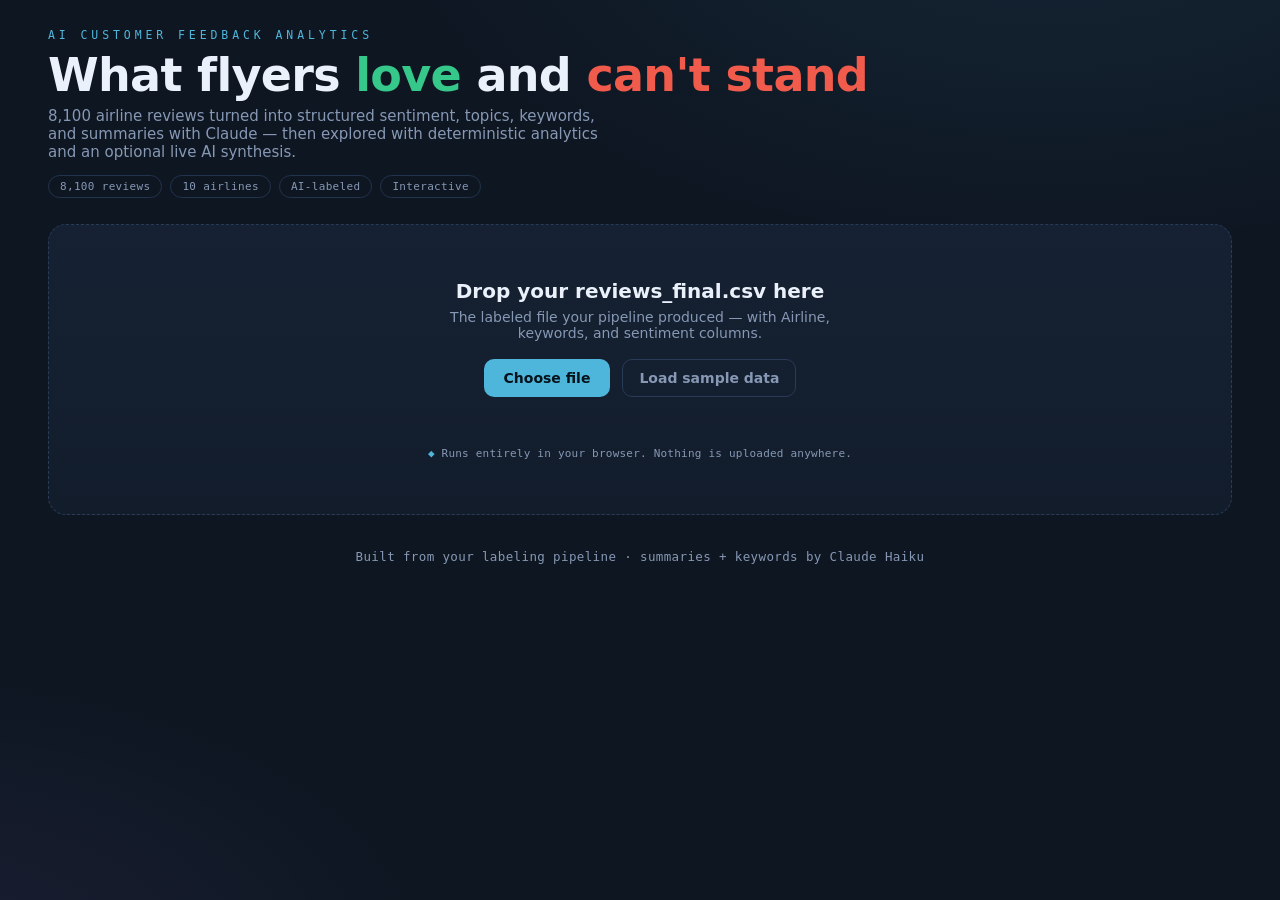
==== commit b4d3a199: "Rename index_3.html to index.html" ====
--- a/index.html
+++ b/index.html
@@ -27,6 +27,8 @@
   .eyebrow{font-family:var(--mono);font-size:11.5px;letter-spacing:.34em;color:var(--accent);text-transform:uppercase;margin:0 0 10px}
   h1{font-family:var(--display);font-weight:700;font-size:clamp(28px,4.4vw,46px);line-height:1.02;letter-spacing:-.015em;margin:0 0 8px}
   h1 .glow-pos{color:var(--pos)} h1 .glow-neg{color:var(--neg)}
+  .meta-tags{display:flex;flex-wrap:wrap;gap:8px;margin-top:14px}
+  .meta-tag{font-family:var(--mono);font-size:11px;letter-spacing:.03em;color:var(--muted);border:1px solid var(--line-soft);border-radius:999px;padding:4px 11px}
   .sub{color:var(--muted);font-size:15px;max-width:60ch;margin:0}
   .wrap{max-width:1240px;margin:0 auto}
   .uploader{margin-top:26px;border:1.5px dashed var(--line);border-radius:18px;background:linear-gradient(180deg,rgba(29,44,67,.5),rgba(22,35,53,.5));padding:54px 28px;text-align:center;transition:border-color .2s,background .2s}
@@ -72,6 +74,9 @@
   .grid{margin-top:20px;display:grid;grid-template-columns:280px 1fr;gap:20px}
   .card{background:var(--panel);border:1px solid var(--line-soft);border-radius:16px;padding:20px}
   .card h3{font-family:var(--mono);font-size:11px;letter-spacing:.2em;text-transform:uppercase;color:var(--muted);margin:0 0 14px;font-weight:400}
+  .card-sub{font-size:11.5px;color:var(--muted);margin:-8px 0 14px;line-height:1.5}
+  .cats .share{font-family:var(--mono);font-size:10px;color:var(--neg);margin-left:auto;padding-left:8px}
+  .cats .pcnt{font-family:var(--mono);font-size:12px;color:var(--muted);width:auto;text-align:right;min-width:34px}
   .bignum{font-family:var(--mono);font-weight:700;font-size:46px;line-height:1;letter-spacing:-.02em}
   .bignum small{display:block;font-size:12px;color:var(--muted);font-weight:400;letter-spacing:.05em;margin-top:8px}
   .mixbar{display:flex;height:12px;border-radius:6px;overflow:hidden;margin:6px 0 12px;background:var(--panel-2)}
@@ -158,6 +163,9 @@
   .rev-summary.on{display:block}
   .rev-summary .lbl{font-family:var(--mono);font-size:10px;letter-spacing:.15em;text-transform:uppercase;color:var(--accent);display:block;margin-bottom:4px}
   .rev-body{font-size:13.5px;line-height:1.55;color:#c7d3e4;white-space:pre-wrap}
+  .rev-chips{display:flex;flex-wrap:wrap;gap:6px;margin:0 0 10px}
+  .rev-chips .chip-cat{font-family:var(--body);font-size:11px;font-weight:600;color:var(--accent);background:rgba(79,182,219,.10);border:1px solid rgba(79,182,219,.28);border-radius:6px;padding:3px 8px}
+  .rev-chips .chip-kw{font-family:var(--mono);font-size:10.5px;color:var(--muted);border:1px solid var(--line-soft);border-radius:6px;padding:3px 8px}
   .reviews-empty{display:none;color:var(--muted);font-size:14px;padding:24px 4px}
   .reviews-empty.on{display:block}
   .footer{max-width:1240px;margin:34px auto 0;color:var(--muted);font-size:12.5px;text-align:center;font-family:var(--mono);letter-spacing:.03em}
@@ -168,9 +176,15 @@
 </head>
 <body>
 <header>
-  <p class="eyebrow">Sentiment &times; Keywords</p>
+  <p class="eyebrow">AI Customer Feedback Analytics</p>
   <h1>What flyers <span class="glow-pos">love</span> and <span class="glow-neg">can't stand</span></h1>
-  <p class="sub">Filter by airline and mood. Bigger words come up more often; color is the feeling behind them.</p>
+  <p class="sub">8,100 airline reviews turned into structured sentiment, topics, keywords, and summaries with Claude — then explored with deterministic analytics and an optional live AI synthesis.</p>
+  <div class="meta-tags" aria-label="project facts">
+    <span class="meta-tag">8,100 reviews</span>
+    <span class="meta-tag">10 airlines</span>
+    <span class="meta-tag">AI-labeled</span>
+    <span class="meta-tag">Interactive</span>
+  </div>
 </header>
 <div class="wrap">
   <section class="uploader" id="uploader">
@@ -208,19 +222,27 @@
         <div class="card">
           <h3>In view</h3>
           <div class="bignum" id="reviewCount">0<small id="reviewCountLabel">reviews match your filters</small></div>
+          <div id="dqNote" style="font-family:var(--mono);font-size:11px;color:var(--muted);margin-top:12px;line-height:1.5"></div>
         </div>
         <div class="card" style="margin-top:20px">
-          <h3>Sentiment mix</h3>
+          <h3>Overall sentiment — selected airlines</h3>
           <div class="mixbar" id="mixbar">
             <span style="background:var(--pos)" data-s="positive"></span>
             <span style="background:var(--neg)" data-s="negative"></span>
             <span style="background:var(--mix)" data-s="mixed"></span>
           </div>
           <div class="mixlegend" id="mixlegend"></div>
+          <div style="font-size:11px;color:var(--muted);margin-top:8px;line-height:1.5">Baseline across all sentiment for the selected airlines — not affected by the sentiment toggles.</div>
         </div>
         <div class="card" style="margin-top:20px">
-          <h3>Top concerns</h3>
+          <h3>Top topics</h3>
+          <div class="card-sub">What customers discuss most, across all selected sentiment.</div>
           <ul class="cats" id="catsList"></ul>
+        </div>
+        <div class="card" style="margin-top:20px">
+          <h3>Top pain points</h3>
+          <div class="card-sub" id="painSub">Negative feedback across the selected airlines.</div>
+          <ul class="cats" id="painList"></ul>
         </div>
       </div>
       <div class="card viz-card">
@@ -249,11 +271,11 @@
       <div class="ai-head">
         <h3>AI Overview</h3>
         <div style="display:flex;gap:8px">
-          <button class="btn ghost" id="aiBtn" type="button">Summarize this view</button>
-          <button class="btn" id="aiLiveBtn" type="button">Live AI summary</button>
+          <button class="btn ghost" id="aiBtn" type="button">Instant insights</button>
+          <button class="btn" id="aiLiveBtn" type="button">Ask AI about this view</button>
         </div>
       </div>
-      <div class="ai-out" id="aiOut"><em>Click &ldquo;Summarize this view&rdquo; for an at-a-glance read on the reviews currently in focus &mdash; built from the summaries your pipeline generated.</em></div>
+      <div class="ai-out" id="aiOut"><em><b style="color:var(--text)">Instant insights</b> are calculated deterministically from the pre-generated labels across the full selection &mdash; no model call. <b style="color:var(--text)">Ask AI</b> sends aggregate metrics plus a representative sample to Claude for a live synthesis.</em></div>
     </div>
     <div class="card reviews-card">
       <div class="reviews-head">
@@ -1532,47 +1554,93 @@
   // ===================================================================
   const WORKER_URL = "https://airline-ai.daksitha-ganeshkumar.workers.dev";
 
-  const SENTS=["positive","negative","mixed"];
+  const SENTS=["positive","negative","mixed"];        // valid classified states
   const COLOR={positive:"#35C88A",negative:"#F15B4C",mixed:"#AD8DF6"};
-  let DATA=[],airlines=[];
+  const MAX_AI_SAMPLE=60;                              // configurable live-AI qualitative sample cap
+  let DATA=[],airlines=[],dataQuality=null;
   const selAir=new Set(),selSent=new Set(SENTS);
   let wordMeta=new Map();
   const colorLookup=new Map();
   const $=s=>document.querySelector(s);
   const el={uploader:$("#uploader"),dash:$("#dash"),err:$("#err"),airChips:$("#airChips"),
-    reviewCount:$("#reviewCount"),mixbar:$("#mixbar"),mixlegend:$("#mixlegend"),cats:$("#catsList"),
+    reviewCount:$("#reviewCount"),mixbar:$("#mixbar"),mixlegend:$("#mixlegend"),cats:$("#catsList"),pain:$("#painList"),painSub:$("#painSub"),
     cloud:$("#cloud"),cloudEmpty:$("#cloudEmpty"),tooltip:$("#tooltip"),sampleBanner:$("#sampleBanner"),
     airSel:$("#airSel"),reviewsList:$("#reviewsList"),reviewsCount:$("#reviewsCount"),
     reviewsCap:$("#reviewsCap"),reviewsEmpty:$("#reviewsEmpty"),showMore:$("#showMore"),
     kwChart:$("#kwChart"),airChart:$("#airChart"),vizHint:$("#vizHint"),
-    aiBtn:$("#aiBtn"),aiOut:$("#aiOut"),aiLiveBtn:$("#aiLiveBtn")};
+    aiBtn:$("#aiBtn"),aiOut:$("#aiOut"),aiLiveBtn:$("#aiLiveBtn"),dq:$("#dqNote")};
 
   const hasWC=typeof WordCloud==="function";
   const hasPapa=typeof Papa!=="undefined";
 
-  function normSent(s){s=String(s||"").toLowerCase().trim();return SENTS.includes(s)?s:"mixed";}
-  function splitTags(v){return String(v||"").split("|").map(x=>x.trim()).filter(Boolean);}
+  // P0.3: sentiment is validated, never coerced. Unrecognised values become
+  // the explicit "invalid" state so they can't silently inflate "mixed".
+  function normSent(s){
+    const v=String(s==null?"":s).toLowerCase().trim();
+    return SENTS.includes(v)?v:"invalid";
+  }
+  function splitTags(v){return String(v==null?"":v).split("|").map(x=>x.trim()).filter(Boolean);}
+
+  // Case-tolerant column lookup (kept from the original: the app already
+  // accepted a couple of capitalisation variants).
+  function pick(row,names){for(const n of names){if(row[n]!=null)return row[n];}return null;}
 
   function ingest(rows){
-    const clean=[];
+    // P0.2: validate required columns up front, using the first data row's keys.
+    const headerKeys=rows.length?Object.keys(rows[0]):[];
+    const hasCol=names=>names.some(n=>headerKeys.includes(n));
+    const missing=[];
+    if(!hasCol(["Reviews","reviews","Review"])) missing.push("Reviews");
+    if(!hasCol(["sentiment","Sentiment"])) missing.push("sentiment");
+    if(!hasCol(["Airline","airline"])) missing.push("Airline");
+    if(missing.length){
+      el.err.textContent="This file is missing required column"+(missing.length>1?"s":"")+": "+missing.join(", ")+". Expected a labeled reviews file with Airline, Reviews and sentiment.";
+      return;
+    }
+    const hasSummary=hasCol(["summary","Summary"]);
+    const hasKeywords=hasCol(["keywords","Keywords"]);
+    const hasCategories=hasCol(["categories","Categories"]);
+
+    const clean=[]; let invalidSent=0, skipped=0;
     for(const r of rows){
-      const airline=r.Airline!=null?r.Airline:r.airline;
-      const sent=r.sentiment!=null?r.sentiment:r.Sentiment;
-      const kw=r.keywords!=null?r.keywords:r.Keywords;
-      const cat=r.categories!=null?r.categories:r.Categories;
-      const rev=r.Reviews!=null?r.Reviews:(r.reviews!=null?r.reviews:r.Review);
-      const sum=r.summary!=null?r.summary:r.Summary;
-      if(airline==null||sent==null)continue;
-      clean.push({airline:String(airline).trim(),sentiment:normSent(sent),keywords:splitTags(kw),categories:splitTags(cat),review:String(rev||"").trim(),summary:String(sum||"").trim()});
-    }
-    if(!clean.length){el.err.textContent="Couldn't find the expected columns. Make sure this is reviews_final.csv with Airline, keywords and sentiment.";return;}
+      const airline=pick(r,["Airline","airline"]);
+      const sentRaw=pick(r,["sentiment","Sentiment"]);
+      const rev=pick(r,["Reviews","reviews","Review"]);
+      // A row needs at least an airline and some review text to be usable.
+      if(airline==null||String(rev==null?"":rev).trim()===""){skipped++;continue;}
+      const sentiment=normSent(sentRaw);
+      if(sentiment==="invalid")invalidSent++;
+      clean.push({
+        airline:String(airline).trim(),
+        sentiment,
+        keywords:splitTags(pick(r,["keywords","Keywords"])),
+        categories:splitTags(pick(r,["categories","Categories"])),
+        review:String(rev==null?"":rev).trim(),
+        summary:String(pick(r,["summary","Summary"])||"").trim()
+      });
+    }
+    if(!clean.length){el.err.textContent="No usable rows found. Each row needs an Airline and review text.";return;}
+
     DATA=clean;
+    dataQuality={total:clean.length+skipped, usable:clean.length, invalidSent, skipped, hasSummary, hasKeywords, hasCategories};
     airlines=[...new Set(clean.map(d=>d.airline))].sort();
     selAir.clear();airlines.forEach(a=>selAir.add(a));
     buildAirChips();
     el.uploader.style.display="none";
     el.dash.classList.add("on");
+    renderDataQuality();
     update();
+  }
+
+  // Subtle, non-alarming data-quality line. Only surfaces caveats when they exist.
+  function renderDataQuality(){
+    if(!el.dq)return;
+    const q=dataQuality; if(!q){el.dq.textContent="";return;}
+    const parts=[q.usable.toLocaleString()+" reviews loaded"];
+    const classified=q.usable-q.invalidSent;
+    if(q.invalidSent>0) parts.push(classified.toLocaleString()+" classified · "+q.invalidSent.toLocaleString()+" unclassified");
+    if(q.skipped>0) parts.push(q.skipped.toLocaleString()+" skipped (no review text)");
+    el.dq.textContent=parts.join(" · ");
   }
 
   function loadFile(file){
@@ -1611,13 +1679,19 @@
     const filtered=byAirline.filter(d=>selSent.has(d.sentiment));
     el.reviewCount.childNodes[0].nodeValue=filtered.length.toLocaleString();
     SENTS.forEach(s=>{$("#ct-"+s).textContent=byAirline.filter(d=>d.sentiment===s).length.toLocaleString();});
-    const total=byAirline.length||1;
+    // P0.3: percentages use only VALID classified rows as the denominator, so
+    // unclassified rows can't skew the mix. Invalid rows are simply absent here.
+    const validCount=byAirline.filter(d=>SENTS.includes(d.sentiment)).length||1;
     el.mixlegend.innerHTML="";
     SENTS.forEach(s=>{
-      const n=byAirline.filter(d=>d.sentiment===s).length,pct=n/total*100;
+      const n=byAirline.filter(d=>d.sentiment===s).length,pct=n/validCount*100;
       el.mixbar.querySelector('[data-s="'+s+'"]').style.width=pct+"%";
       const row=document.createElement("div");row.className="row";
-      row.innerHTML='<span class="dot" style="background:'+COLOR[s]+'"></span><span style="text-transform:capitalize">'+s+'</span><span class="pct">'+Math.round(pct)+'%</span>';
+      // built with DOM nodes (no HTML interpolation of dynamic values)
+      const dot=document.createElement("span");dot.className="dot";dot.style.background=COLOR[s];
+      const nm=document.createElement("span");nm.style.textTransform="capitalize";nm.textContent=s;
+      const pc=document.createElement("span");pc.className="pct";pc.textContent=Math.round(pct)+"%";
+      row.appendChild(dot);row.appendChild(nm);row.appendChild(pc);
       el.mixlegend.appendChild(row);
     });
     const catCount={};
@@ -1626,10 +1700,18 @@
     const maxCat=cats.length?cats[0][1]:1;
     el.cats.innerHTML="";
     cats.forEach(([name,n],i)=>{
+      // P0.1: category name is untrusted CSV text -> textContent, never innerHTML.
       const li=document.createElement("li");
-      li.innerHTML='<span class="rank">'+(i+1)+'</span><span style="flex:0 0 auto;min-width:0">'+name+'</span><span class="track"><span class="fill" style="width:'+(n/maxCat*100)+'%"></span></span><span class="cnt">'+n+'</span>';
+      const rank=document.createElement("span");rank.className="rank";rank.textContent=(i+1);
+      const nm=document.createElement("span");nm.style.cssText="flex:0 0 auto;min-width:0";nm.textContent=name;
+      const track=document.createElement("span");track.className="track";
+      const fill=document.createElement("span");fill.className="fill";fill.style.width=(n/maxCat*100)+"%";
+      track.appendChild(fill);
+      const cnt=document.createElement("span");cnt.className="cnt";cnt.textContent=n;
+      li.appendChild(rank);li.appendChild(nm);li.appendChild(track);li.appendChild(cnt);
       el.cats.appendChild(li);
     });
+    renderPainPoints(byAirline);
     buildReviews(filtered);
     lastFiltered=filtered;
     renderViz();
@@ -1670,6 +1752,52 @@
     return h;
   }
 
+  // P2.1 item3: Top Pain Points = categories in NEGATIVE reviews for the selected
+  // airlines. Deliberately uses byAirline (all sentiment) not `filtered`, so hiding
+  // negative review cards via the toggles doesn't empty this metric. Share = % of
+  // negative reviews that mention the category.
+  function renderPainPoints(byAirline){
+    const neg=byAirline.filter(d=>d.sentiment==="negative");
+    const negTotal=neg.length;
+    el.painSub.textContent = negTotal
+      ? "Negative feedback across the selected airlines ("+negTotal.toLocaleString()+" negative reviews)."
+      : "Negative feedback across the selected airlines.";
+    el.pain.innerHTML="";
+    if(!negTotal){
+      const li=document.createElement("li");
+      li.style.cssText="color:var(--muted);font-size:12.5px";
+      li.textContent="No negative reviews in the current airline selection.";
+      el.pain.appendChild(li);
+      return;
+    }
+    const cc={};
+    neg.forEach(d=>d.categories.forEach(c=>{cc[c]=(cc[c]||0)+1;}));
+    const items=Object.entries(cc).sort((a,b)=>b[1]-a[1]).slice(0,8);
+    if(!items.length){
+      const li=document.createElement("li");
+      li.style.cssText="color:var(--muted);font-size:12.5px";
+      li.textContent="Negative reviews here have no tagged topics.";
+      el.pain.appendChild(li);
+      return;
+    }
+    const maxN=items[0][1];
+    items.forEach(([name,n],i)=>{
+      const share=Math.round(n/negTotal*100);
+      const li=document.createElement("li");
+      const rank=document.createElement("span");rank.className="rank";rank.textContent=(i+1);
+      const nm=document.createElement("span");nm.style.cssText="flex:0 0 auto;min-width:0";nm.textContent=name;
+      const track=document.createElement("span");track.className="track";
+      const fill=document.createElement("span");fill.className="fill";
+      fill.style.cssText="width:"+(n/maxN*100)+"%;background:linear-gradient(90deg,var(--neg),#f7897d)";
+      track.appendChild(fill);
+      const cnt=document.createElement("span");cnt.className="pcnt";cnt.textContent=n.toLocaleString();
+      const sh=document.createElement("span");sh.className="share";sh.textContent=share+"%";
+      li.appendChild(rank);li.appendChild(nm);li.appendChild(track);li.appendChild(cnt);li.appendChild(sh);
+      li.title=name+": "+n.toLocaleString()+" negative reviews ("+share+"% of negative)";
+      el.pain.appendChild(li);
+    });
+  }
+
   // Only the visible tab renders. The word cloud (the expensive one) never
   // runs unless its tab is open, which keeps filtering fast.
   let activeViz="keywords", lastFiltered=[];
@@ -1723,15 +1851,48 @@
     const m=new Map();
     rows.forEach(d=>{
       if(!m.has(d.airline))m.set(d.airline,{count:0,positive:0,negative:0,mixed:0});
-      const e=m.get(d.airline);e.count++;e[d.sentiment]++;
+      const e=m.get(d.airline);e.count++;
+      if(SENTS.includes(d.sentiment))e[d.sentiment]++;   // invalid excluded from mix
     });
-    const items=[...m.entries()].map(([name,v])=>({name,...v})).sort((a,b)=>b.count-a.count);
+    // valid = classified reviews only; each bar is 100% of its valid reviews.
+    const items=[...m.entries()].map(([name,v])=>{
+      const valid=v.positive+v.negative+v.mixed;
+      return {name,valid,total:v.count,
+        pPos:valid?v.positive/valid:0,pMix:valid?v.mixed/valid:0,pNeg:valid?v.negative/valid:0,
+        cPos:v.positive,cMix:v.mixed,cNeg:v.negative};
+    }).filter(x=>x.valid>0)
+      // P2.1 item6: sort by positive % descending -> "who has the strongest mix?"
+      .sort((a,b)=>b.pPos-a.pPos || b.valid-a.valid);
     el.airChart.innerHTML="";
-    if(!items.length){el.airChart.innerHTML='<div style="color:var(--muted);padding:20px">No reviews match these filters.</div>';return;}
-    const max=items[0].count;
+    if(!items.length){el.airChart.innerHTML='<div style="color:var(--muted);padding:20px">No classified reviews match these filters.</div>';return;}
     const frag=document.createDocumentFragment();
-    items.forEach(it=>frag.appendChild(barRow(it.name,it,it.count,max)));
+    items.forEach(it=>frag.appendChild(normBar(it)));
     el.airChart.appendChild(frag);
+  }
+
+  // one 100%-normalized stacked bar (pos | mix | neg), label + count, rich tooltip.
+  function normBar(it){
+    const row=document.createElement("div");row.className="bar-row";
+    const lab=document.createElement("div");lab.className="bar-label";lab.textContent=it.name;lab.title=it.name;
+    const track=document.createElement("div");track.className="bar-track";
+    const parts=[["positive",it.pPos,it.cPos],["mixed",it.pMix,it.cMix],["negative",it.pNeg,it.cNeg]];
+    parts.forEach(([s,frac])=>{
+      if(frac>0){
+        const seg=document.createElement("div");seg.className="seg";
+        seg.style.background=COLOR[s];seg.style.width=(frac*100)+"%";
+        track.appendChild(seg);
+      }
+    });
+    // tooltip via title on the row (count matters: 80 reviews != 1,000 reviews)
+    row.title=it.name+"\n"+
+      "Positive: "+Math.round(it.pPos*100)+"%\n"+
+      "Mixed: "+Math.round(it.pMix*100)+"%\n"+
+      "Negative: "+Math.round(it.pNeg*100)+"%\n"+
+      it.valid.toLocaleString()+" classified reviews";
+    const cnt=document.createElement("div");cnt.className="bar-count";
+    cnt.textContent=Math.round(it.pPos*100)+"%";cnt.title=it.valid.toLocaleString()+" classified reviews";
+    row.appendChild(lab);row.appendChild(track);row.appendChild(cnt);
+    return row;
   }
 
   // The word cloud is the one heavy operation. Debounce it and abort any
@@ -1773,8 +1934,20 @@
         const btn=document.createElement("button");btn.className="rev-sum-btn";btn.type="button";btn.textContent="Show summary";
         top.appendChild(btn);
       }
+      card.appendChild(top);
+      // P2.1 item7/9: expose the AI classification — category + keyword chips.
+      // Only render when the data actually has them (no empty taxonomy shown).
+      if((d.categories&&d.categories.length)||(d.keywords&&d.keywords.length)){
+        const chips=document.createElement("div");chips.className="rev-chips";
+        (d.categories||[]).forEach(c=>{
+          const ch=document.createElement("span");ch.className="chip-cat";ch.textContent=c;chips.appendChild(ch);
+        });
+        (d.keywords||[]).slice(0,6).forEach(k=>{
+          const ch=document.createElement("span");ch.className="chip-kw";ch.textContent=k;chips.appendChild(ch);
+        });
+        card.appendChild(chips);
+      }
       const body=document.createElement("div");body.className="rev-body";body.textContent=d.review||"(no review text in this file)";
-      card.appendChild(top);
       if(d.summary){
         const sumBox=document.createElement("div");sumBox.className="rev-summary";
         const lbl=document.createElement("span");lbl.className="lbl";lbl.textContent="AI summary";
@@ -1836,17 +2009,24 @@
     if(!item||!ev){el.tooltip.style.opacity=0;return;}
     const m=wordMeta.get(String(item[0]).toLowerCase());
     if(!m){el.tooltip.style.opacity=0;return;}
-    el.tooltip.innerHTML='<div class="tw">'+m.label+'</div>'+
-      '<div class="tr"><span class="dot" style="background:'+COLOR.positive+'"></span>Positive <b>'+m.positive+'</b></div>'+
-      '<div class="tr"><span class="dot" style="background:'+COLOR.negative+'"></span>Negative <b>'+m.negative+'</b></div>'+
-      '<div class="tr"><span class="dot" style="background:'+COLOR.mixed+'"></span>Mixed <b>'+m.mixed+'</b></div>';
+    // P0.1: m.label is a keyword from untrusted CSV -> DOM nodes + textContent.
+    el.tooltip.textContent="";
+    const tw=document.createElement("div");tw.className="tw";tw.textContent=m.label;
+    el.tooltip.appendChild(tw);
+    [["Positive",COLOR.positive,m.positive],["Negative",COLOR.negative,m.negative],["Mixed",COLOR.mixed,m.mixed]].forEach(([lab,col,val])=>{
+      const tr=document.createElement("div");tr.className="tr";
+      const dot=document.createElement("span");dot.className="dot";dot.style.background=col;
+      const b=document.createElement("b");b.textContent=val;
+      tr.appendChild(dot);tr.appendChild(document.createTextNode(lab+" "));tr.appendChild(b);
+      el.tooltip.appendChild(tr);
+    });
     el.tooltip.style.left=(ev.clientX+16)+"px";
     el.tooltip.style.top=(ev.clientY+16)+"px";
     el.tooltip.style.opacity=1;
   }
 
   // viz tab switching
-  const HINTS={keywords:"bar length = mentions · color = sentiment",airlines:"each airline's review volume and mood",cloud:"hover a word for its sentiment split"};
+  const HINTS={keywords:"bar length = mentions · color = sentiment",airlines:"each bar = 100% of that airline's classified reviews · sorted by positive %",cloud:"hover a word for its sentiment split"};
   document.querySelectorAll(".viz-tab").forEach(tab=>{
     tab.addEventListener("click",()=>{
       activeViz=tab.dataset.v;
@@ -1865,6 +2045,100 @@
     const a=selAir.size===airlines.length?"all airlines":[...selAir].join(", ");
     return a+" ("+[...selSent].join("/")+")";
   }
+
+  // P0.5: deterministic aggregate statistics over the ENTIRE filtered selection.
+  function computeSelectionStats(rows){
+    const sent={positive:0,negative:0,mixed:0,invalid:0};
+    const catCount={},kwCount={},airCount={};
+    rows.forEach(d=>{
+      sent[SENTS.includes(d.sentiment)?d.sentiment:"invalid"]++;
+      d.categories.forEach(c=>catCount[c]=(catCount[c]||0)+1);
+      d.keywords.forEach(k=>{const kk=k.toLowerCase();kwCount[kk]=(kwCount[kk]||0)+1;});
+      airCount[d.airline]=(airCount[d.airline]||0)+1;
+    });
+    const classified=sent.positive+sent.negative+sent.mixed||1;
+    const topN=(obj,n)=>Object.entries(obj).sort((a,b)=>b[1]-a[1]).slice(0,n).map(([name,count])=>({name,count}));
+    return {
+      total_reviews:rows.length,
+      sentiment:{positive:sent.positive,negative:sent.negative,mixed:sent.mixed},
+      sentiment_pct:{
+        positive:Math.round(sent.positive/classified*100),
+        negative:Math.round(sent.negative/classified*100),
+        mixed:Math.round(sent.mixed/classified*100)
+      },
+      unclassified:sent.invalid,
+      top_topics:topN(catCount,8),
+      top_keywords:topN(kwCount,10),
+      airlines:topN(airCount,10)
+    };
+  }
+
+  // P0.4: representative sample stratified by sentiment, then by airline within
+  // each sentiment, allocating slots proportional to each group's share of the
+  // selection. Degrades cleanly for tiny/imbalanced/single-group selections.
+  function getRepresentativeSample(rows,maxSize){
+    if(rows.length<=maxSize) return rows.slice();
+    // group by sentiment
+    const bySent={};
+    rows.forEach(d=>{(bySent[d.sentiment]=bySent[d.sentiment]||[]).push(d);});
+    const out=[];
+    const sentKeys=Object.keys(bySent);
+    // Reserve one guaranteed slot per present group so minorities are never dropped,
+    // then distribute the remaining slots proportionally.
+    const guaranteed=sentKeys.length;
+    const remaining=Math.max(0,maxSize-guaranteed);
+    let allocated=0;
+    sentKeys.forEach((s,idx)=>{
+      let slots=1+Math.round(remaining*bySent[s].length/rows.length);
+      if(idx===sentKeys.length-1) slots=Math.max(1,maxSize-allocated); // absorb rounding
+      slots=Math.min(slots,bySent[s].length);
+      allocated+=slots;
+      out.push(...stratifyByAirline(bySent[s],slots));
+    });
+    return out.slice(0,maxSize);
+  }
+
+  // within a sentiment group, spread the slots across airlines proportionally,
+  // sampling evenly across each airline's rows to avoid file-order bias.
+  function stratifyByAirline(group,slots){
+    if(group.length<=slots) return group.slice();
+    const byAir={};
+    group.forEach(d=>{(byAir[d.airline]=byAir[d.airline]||[]).push(d);});
+    const airKeys=Object.keys(byAir);
+
+    // Fair allocation of `slots` across airlines using the largest-remainder
+    // method. This removes the previous first-airline bias: when slots < number
+    // of airlines, the airlines that receive a slot are chosen by largest
+    // fractional share (ties broken by group size then name), NOT by iteration
+    // order or a trailing slice(). Deterministic and independent of CSV order.
+    const alloc={};
+    let assigned=0;
+    const frac=[];
+    airKeys.forEach(a=>{
+      const exact=slots*byAir[a].length/group.length;
+      const base=Math.floor(exact);
+      alloc[a]=base; assigned+=base;
+      frac.push([a, exact-base, byAir[a].length]);
+    });
+    let remaining=slots-assigned;
+    frac.sort((x,y)=> y[1]-x[1] || y[2]-x[2] || (x[0]<y[0]?-1:1));
+    for(let i=0;i<frac.length && remaining>0;i++){ alloc[frac[i][0]]++; remaining--; }
+
+    const out=[];
+    airKeys.forEach(a=>{
+      const n=Math.min(alloc[a],byAir[a].length);
+      if(n>0) out.push(...evenSpread(byAir[a],n));
+    });
+    return out.slice(0,slots);
+  }
+
+  // pick n items spread evenly across the array (not the first n) -> removes ordering bias.
+  function evenSpread(arr,n){
+    if(n>=arr.length) return arr.slice();
+    const step=arr.length/n, out=[];
+    for(let i=0;i<n;i++) out.push(arr[Math.floor(i*step)]);
+    return out;
+  }
   el.aiLiveBtn.addEventListener("click",async ()=>{
     if(!WORKER_URL){
       aiActive=false;
@@ -1873,21 +2147,28 @@
     }
     if(!lastFiltered.length){el.aiOut.innerHTML='<em>No reviews selected.</em>';return;}
     aiActive=false; // this is a live snapshot; don't let filter changes overwrite mid-request
-    const sample=lastFiltered.slice(0,40).map(d=>({sentiment:d.sentiment,text:(d.review||d.summary||"")}));
+
+    // P0.5: aggregate stats over the FULL current selection + a representative sample.
+    const selection=computeSelectionStats(lastFiltered);
+    const sample=getRepresentativeSample(lastFiltered,MAX_AI_SAMPLE)
+      .map(d=>({sentiment:d.sentiment,airline:d.airline,text:(d.review||d.summary||"")}));
+
     const label=el.aiLiveBtn.textContent;
     el.aiLiveBtn.disabled=true;el.aiLiveBtn.textContent="Thinking\u2026";
-    el.aiOut.innerHTML='<em>Asking Claude to read a sample of these reviews\u2026</em>';
+    el.aiOut.innerHTML='<em>Analyzing metrics from all '+selection.total_reviews.toLocaleString()+' selected reviews and a representative sample of '+sample.length+'\u2026</em>';
     try{
       const res=await fetch(WORKER_URL,{method:"POST",headers:{"content-type":"application/json"},
-        body:JSON.stringify({reviews:sample,filters:filterLabel()})});
+        body:JSON.stringify({selection:selection,sample:{sample_size:sample.length,reviews:sample},filters:filterLabel()})});
       const data=await res.json();
       if(data.sections){
         const s=data.sections;
+        const prov='Analysis uses aggregate metrics from all '+selection.total_reviews.toLocaleString()+' selected reviews plus a representative sample of '+sample.length+' review texts.';
         el.aiOut.innerHTML=
           '<div class="ai-live"><span class="tag" style="background:var(--accent)">Live</span>'+
           '<span class="ai-mood">'+esc(s.mood||"")+'</span></div>'+
           '<div class="ai-block pos"><span class="ai-block-lbl">What customers praise</span>'+esc(s.praise||"")+'</div>'+
-          '<div class="ai-block neg"><span class="ai-block-lbl">What they complain about</span>'+esc(s.complaints||"")+'</div>';
+          '<div class="ai-block neg"><span class="ai-block-lbl">What they complain about</span>'+esc(s.complaints||"")+'</div>'+
+          '<div style="font-family:var(--mono);font-size:11px;color:var(--muted);margin-top:12px;line-height:1.5">'+esc(prov)+'</div>';
       } else if(data.summary){
         el.aiOut.innerHTML='<p><span class="tag" style="background:var(--accent)">Live</span>'+esc(data.summary)+'</p>';
       } else {
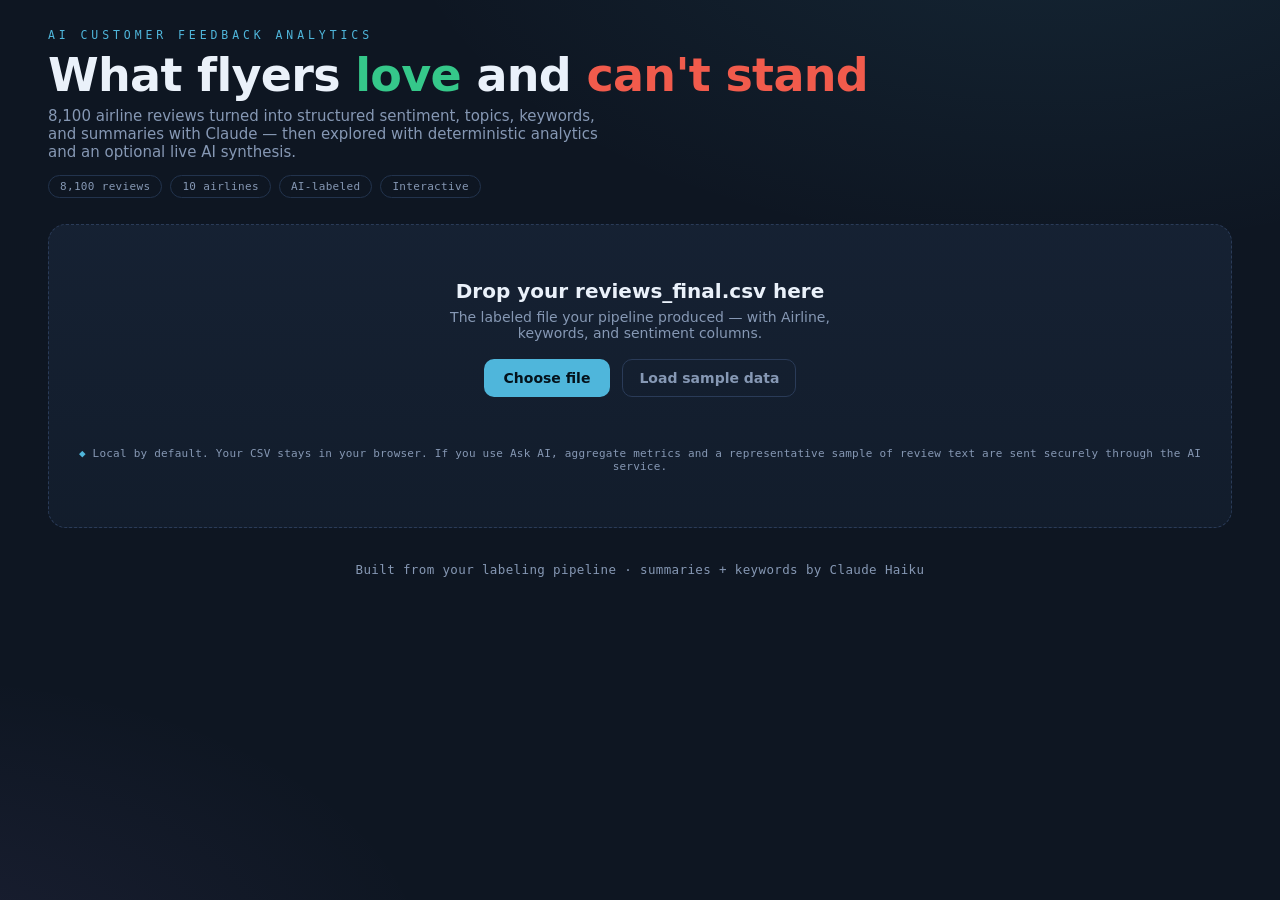
==== commit 060e7f60: "Add files via upload" ====
--- a/index.html
+++ b/index.html
@@ -196,7 +196,7 @@
     </div>
     <input type="file" id="fileInput" accept=".csv" hidden>
     <div class="err" id="err"></div>
-    <div class="privacy"><b>&#9670;</b> Runs entirely in your browser. Nothing is uploaded anywhere.</div>
+    <div class="privacy"><b>&#9670;</b> Local by default. Your CSV stays in your browser. If you use Ask AI, aggregate metrics and a representative sample of review text are sent securely through the AI service.</div>
   </section>
   <section id="dash">
     <div class="sample-banner" id="sampleBanner">
@@ -275,7 +275,7 @@
           <button class="btn" id="aiLiveBtn" type="button">Ask AI about this view</button>
         </div>
       </div>
-      <div class="ai-out" id="aiOut"><em><b style="color:var(--text)">Instant insights</b> are calculated deterministically from the pre-generated labels across the full selection &mdash; no model call. <b style="color:var(--text)">Ask AI</b> sends aggregate metrics plus a representative sample to Claude for a live synthesis.</em></div>
+      <div class="ai-out" id="aiOut"><em><b style="color:var(--text)">Instant insights</b> are calculated deterministically from the pre-generated labels across the full selection &mdash; no model call. <b style="color:var(--text)">Ask AI</b> sends aggregate metrics from the full selection plus a representative stratified sample of up to 60 review texts to Claude for a live synthesis.</em></div>
     </div>
     <div class="card reviews-card">
       <div class="reviews-head">
@@ -1610,7 +1610,9 @@
       if(airline==null||String(rev==null?"":rev).trim()===""){skipped++;continue;}
       const sentiment=normSent(sentRaw);
       if(sentiment==="invalid")invalidSent++;
+      const rid=pick(r,["review_id","Review_ID","id","ID"]);
       clean.push({
+        review_id: rid!=null && String(rid).trim()!=="" ? String(rid).trim() : null,
         airline:String(airline).trim(),
         sentiment,
         keywords:splitTags(pick(r,["keywords","Keywords"])),
@@ -2076,68 +2078,90 @@
   // P0.4: representative sample stratified by sentiment, then by airline within
   // each sentiment, allocating slots proportional to each group's share of the
   // selection. Degrades cleanly for tiny/imbalanced/single-group selections.
-  function getRepresentativeSample(rows,maxSize){
+  // ---- deterministic, order-independent representative sampling ----
+  // A small stable string hash (FNV-1a). Same string -> same number, always.
+  function stableHash(str){
+    let h=0x811c9dc5;
+    for(let i=0;i<str.length;i++){ h^=str.charCodeAt(i); h=Math.imul(h,0x01000193); }
+    return h>>>0;
+  }
+  // Stable sort key for a record: prefer review_id; else a content hash. This is
+  // what makes selection independent of CSV row order / insertion order.
+  function sampleKey(d){
+    const basis = (d.review_id!=null && d.review_id!=="")
+      ? "id:"+d.review_id
+      : "c:"+d.airline+"|"+d.sentiment+"|"+d.review;
+    return stableHash(basis);
+  }
+  // group identity key for stable tie-breaking
+  let __keyOf = g => (g.__key||"");
+  function keyOf(g){ return __keyOf(g); }
+  // Largest-remainder allocation of `cap` across `groups`. Deterministic; never
+  // exceeds cap or a group's own size. Returns Map(group -> slots).
+  function largestRemainder(groups, cap, sizeOf){
+    const total = groups.reduce((s,g)=>s+sizeOf(g),0);
+    const alloc = new Map();
+    let assigned=0; const rema=[];
+    groups.forEach(g=>{
+      const exact = total? cap*sizeOf(g)/total : 0;
+      const base = Math.min(Math.floor(exact), sizeOf(g));
+      alloc.set(g, base); assigned+=base;
+      rema.push([g, exact-Math.floor(exact)]);
+    });
+    let left = cap-assigned;
+    rema.sort((a,b)=> b[1]-a[1] || sizeOf(b[0])-sizeOf(a[0]) || (keyOf(a[0])<keyOf(b[0])?-1:1));
+    for(let i=0;i<rema.length && left>0;i++){
+      const g=rema[i][0];
+      if(alloc.get(g) < sizeOf(g)){ alloc.set(g, alloc.get(g)+1); left--; }
+    }
+    return alloc;
+  }
+  // sort a set of records by their stable hash key (order-independent)
+  function sortByKey(arr){
+    return arr.slice().sort((a,b)=>{
+      const ha=sampleKey(a), hb=sampleKey(b);
+      return ha-hb || (a.review<b.review?-1:1);
+    });
+  }
+
+  function getRepresentativeSample(rows, maxSize){
     if(rows.length<=maxSize) return rows.slice();
-    // group by sentiment
-    const bySent={};
-    rows.forEach(d=>{(bySent[d.sentiment]=bySent[d.sentiment]||[]).push(d);});
+    // explicit, stable sentiment order (only those present)
+    const order=["positive","negative","mixed"];
+    const bySent=new Map();
+    rows.forEach(d=>{ (bySent.get(d.sentiment)||bySent.set(d.sentiment,[]).get(d.sentiment)).push(d); });
+    const sentGroups = order.filter(s=>bySent.has(s)).map(s=>{ const a=bySent.get(s); a.__key=s; return a; });
+    // guarantee >=1 per present sentiment, then largest-remainder the rest by size
+    __keyOf = g => g.__key;
+    const guaranteed = sentGroups.length;
+    const rest = Math.max(0, maxSize - guaranteed);
+    const restAlloc = largestRemainder(sentGroups, rest, g=>g.length);
+    const out=[]; let used=0;
+    sentGroups.forEach(g=>{
+      let slots = Math.min(1 + restAlloc.get(g), g.length);
+      slots = Math.min(slots, maxSize-used);
+      used += slots;
+      out.push(...pickWithinSentiment(g, slots));
+    });
+    return out.slice(0, maxSize);
+  }
+
+  // within a sentiment stratum: proportional airline allocation (largest
+  // remainder), then stable-hash ordering to choose which reviews.
+  function pickWithinSentiment(group, slots){
+    if(group.length<=slots) return sortByKey(group);
+    const byAir=new Map();
+    group.forEach(d=>{ (byAir.get(d.airline)||byAir.set(d.airline,[]).get(d.airline)).push(d); });
+    const airGroups=[...byAir.entries()].map(([name,arr])=>{ arr.__key=name; return arr; })
+      .sort((a,b)=> a.__key<b.__key?-1:1);
+    __keyOf = g => g.__key;
+    const alloc=largestRemainder(airGroups, slots, g=>g.length);
     const out=[];
-    const sentKeys=Object.keys(bySent);
-    // Reserve one guaranteed slot per present group so minorities are never dropped,
-    // then distribute the remaining slots proportionally.
-    const guaranteed=sentKeys.length;
-    const remaining=Math.max(0,maxSize-guaranteed);
-    let allocated=0;
-    sentKeys.forEach((s,idx)=>{
-      let slots=1+Math.round(remaining*bySent[s].length/rows.length);
-      if(idx===sentKeys.length-1) slots=Math.max(1,maxSize-allocated); // absorb rounding
-      slots=Math.min(slots,bySent[s].length);
-      allocated+=slots;
-      out.push(...stratifyByAirline(bySent[s],slots));
-    });
-    return out.slice(0,maxSize);
-  }
-
-  // within a sentiment group, spread the slots across airlines proportionally,
-  // sampling evenly across each airline's rows to avoid file-order bias.
-  function stratifyByAirline(group,slots){
-    if(group.length<=slots) return group.slice();
-    const byAir={};
-    group.forEach(d=>{(byAir[d.airline]=byAir[d.airline]||[]).push(d);});
-    const airKeys=Object.keys(byAir);
-
-    // Fair allocation of `slots` across airlines using the largest-remainder
-    // method. This removes the previous first-airline bias: when slots < number
-    // of airlines, the airlines that receive a slot are chosen by largest
-    // fractional share (ties broken by group size then name), NOT by iteration
-    // order or a trailing slice(). Deterministic and independent of CSV order.
-    const alloc={};
-    let assigned=0;
-    const frac=[];
-    airKeys.forEach(a=>{
-      const exact=slots*byAir[a].length/group.length;
-      const base=Math.floor(exact);
-      alloc[a]=base; assigned+=base;
-      frac.push([a, exact-base, byAir[a].length]);
-    });
-    let remaining=slots-assigned;
-    frac.sort((x,y)=> y[1]-x[1] || y[2]-x[2] || (x[0]<y[0]?-1:1));
-    for(let i=0;i<frac.length && remaining>0;i++){ alloc[frac[i][0]]++; remaining--; }
-
-    const out=[];
-    airKeys.forEach(a=>{
-      const n=Math.min(alloc[a],byAir[a].length);
-      if(n>0) out.push(...evenSpread(byAir[a],n));
+    airGroups.forEach(g=>{
+      const n=Math.min(alloc.get(g), g.length);
+      if(n>0) out.push(...sortByKey(g).slice(0,n));
     });
     return out.slice(0,slots);
-  }
-
-  // pick n items spread evenly across the array (not the first n) -> removes ordering bias.
-  function evenSpread(arr,n){
-    if(n>=arr.length) return arr.slice();
-    const step=arr.length/n, out=[];
-    for(let i=0;i<n;i++) out.push(arr[Math.floor(i*step)]);
-    return out;
   }
   el.aiLiveBtn.addEventListener("click",async ()=>{
     if(!WORKER_URL){
@@ -2155,14 +2179,18 @@
 
     const label=el.aiLiveBtn.textContent;
     el.aiLiveBtn.disabled=true;el.aiLiveBtn.textContent="Thinking\u2026";
-    el.aiOut.innerHTML='<em>Analyzing metrics from all '+selection.total_reviews.toLocaleString()+' selected reviews and a representative sample of '+sample.length+'\u2026</em>';
+    el.aiOut.innerHTML='<em>Analyzing aggregate metrics from all '+selection.total_reviews.toLocaleString()+' selected reviews plus a representative stratified sample of '+(sample.length<selection.total_reviews?('up to '+sample.length):('all '+sample.length))+' review texts\u2026</em>';
     try{
       const res=await fetch(WORKER_URL,{method:"POST",headers:{"content-type":"application/json"},
         body:JSON.stringify({selection:selection,sample:{sample_size:sample.length,reviews:sample},filters:filterLabel()})});
       const data=await res.json();
       if(data.sections){
         const s=data.sections;
-        const prov='Analysis uses aggregate metrics from all '+selection.total_reviews.toLocaleString()+' selected reviews plus a representative sample of '+sample.length+' review texts.';
+        const total=selection.total_reviews;
+        const sampledAll = sample.length >= total;
+        const prov = sampledAll
+          ? 'Analysis uses aggregate metrics from all '+total.toLocaleString()+' selected reviews plus all '+sample.length+' available review texts.'
+          : 'Analysis uses aggregate metrics from all '+total.toLocaleString()+' selected reviews plus a representative stratified sample of '+sample.length+' review texts.';
         el.aiOut.innerHTML=
           '<div class="ai-live"><span class="tag" style="background:var(--accent)">Live</span>'+
           '<span class="ai-mood">'+esc(s.mood||"")+'</span></div>'+
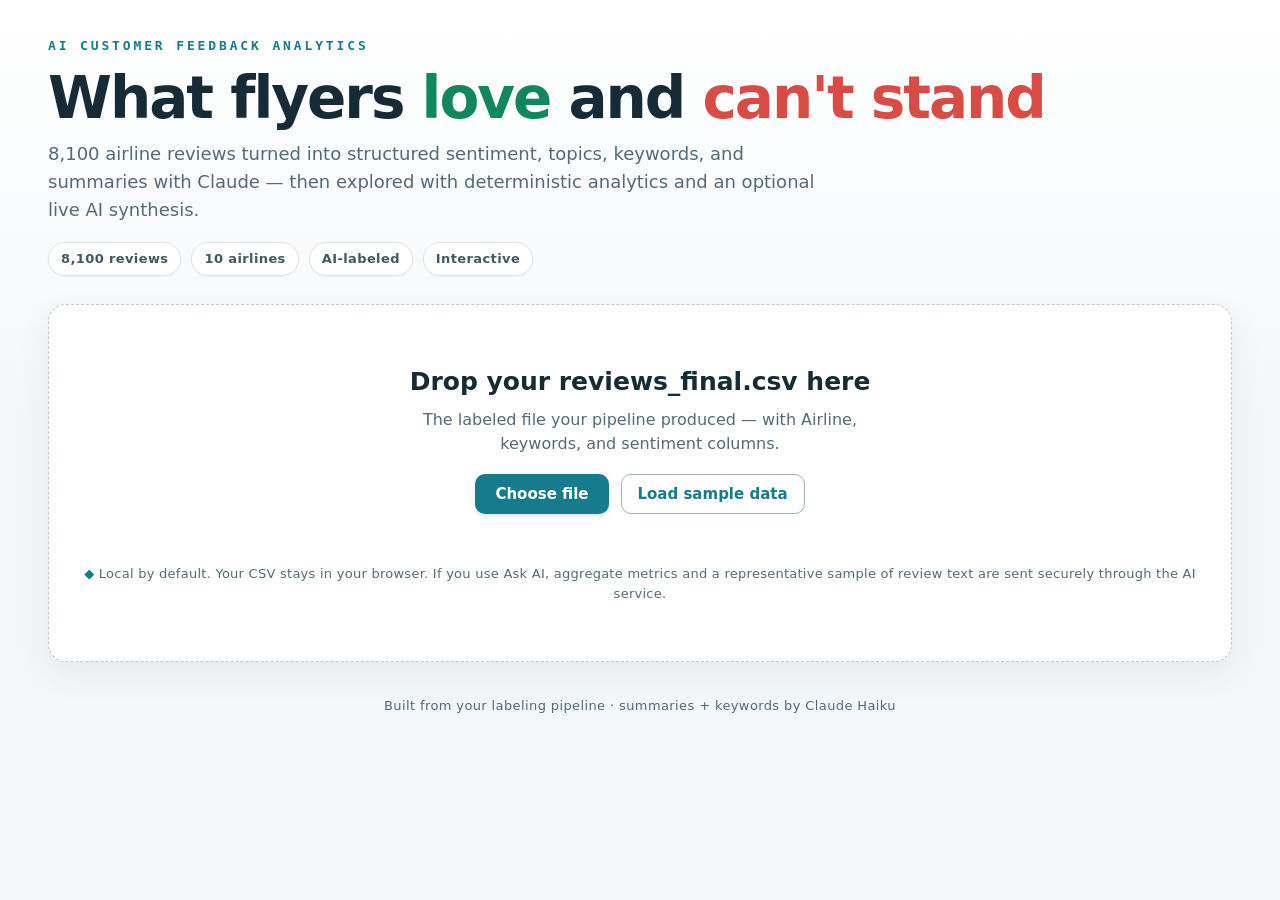
==== commit fe5b6471: "Version refreshed dashboard assets" ====
--- a/index.html
+++ b/index.html
@@ -1,178 +1,11 @@
 <!DOCTYPE html>
 <html lang="en">
 <head>
-<meta charset="utf-8">
-<meta name="viewport" content="width=device-width, initial-scale=1">
-<title>Airline Review Explorer</title>
-<style>
-  :root{
-    --bg:#0E1622; --panel:#162335; --panel-2:#1D2C43; --line:#2A3B58; --line-soft:#22334d;
-    --text:#EAF1FA; --muted:#8698B4; --accent:#4FB6DB;
-    --pos:#35C88A; --neg:#F15B4C; --mix:#AD8DF6;
-    --display:'Space Grotesk',ui-sans-serif,system-ui,sans-serif;
-    --body:'Inter',ui-sans-serif,system-ui,sans-serif;
-    --mono:ui-monospace,'SFMono-Regular',Menlo,monospace;
-  }
-  *{box-sizing:border-box}
-  html,body{margin:0}
-  body{
-    background:
-      radial-gradient(1100px 600px at 82% -12%, rgba(79,182,219,.10), transparent 60%),
-      radial-gradient(900px 500px at -8% 108%, rgba(173,141,246,.08), transparent 60%),
-      var(--bg);
-    color:var(--text); font-family:var(--body); -webkit-font-smoothing:antialiased;
-    min-height:100vh; padding:28px clamp(16px,4vw,48px) 64px;
-  }
-  header{max-width:1240px;margin:0 auto 22px}
-  .eyebrow{font-family:var(--mono);font-size:11.5px;letter-spacing:.34em;color:var(--accent);text-transform:uppercase;margin:0 0 10px}
-  h1{font-family:var(--display);font-weight:700;font-size:clamp(28px,4.4vw,46px);line-height:1.02;letter-spacing:-.015em;margin:0 0 8px}
-  h1 .glow-pos{color:var(--pos)} h1 .glow-neg{color:var(--neg)}
-  .meta-tags{display:flex;flex-wrap:wrap;gap:8px;margin-top:14px}
-  .meta-tag{font-family:var(--mono);font-size:11px;letter-spacing:.03em;color:var(--muted);border:1px solid var(--line-soft);border-radius:999px;padding:4px 11px}
-  .sub{color:var(--muted);font-size:15px;max-width:60ch;margin:0}
-  .wrap{max-width:1240px;margin:0 auto}
-  .uploader{margin-top:26px;border:1.5px dashed var(--line);border-radius:18px;background:linear-gradient(180deg,rgba(29,44,67,.5),rgba(22,35,53,.5));padding:54px 28px;text-align:center;transition:border-color .2s,background .2s}
-  .uploader.drag{border-color:var(--accent);background:rgba(79,182,219,.08)}
-  .uploader h2{font-family:var(--display);font-weight:600;font-size:20px;margin:0 0 6px}
-  .uploader p{color:var(--muted);margin:0 auto 18px;max-width:46ch;font-size:14px}
-  .btn{font-family:var(--body);font-weight:600;font-size:14px;cursor:pointer;border:none;border-radius:10px;padding:11px 20px;color:#04121b;background:var(--accent);transition:transform .12s,filter .2s}
-  .btn:hover{filter:brightness(1.08)} .btn:active{transform:translateY(1px)}
-  .btn.ghost{background:transparent;color:var(--muted);border:1px solid var(--line);padding:10px 16px}
-  .btn.ghost:hover{color:var(--text);border-color:var(--accent)}
-  .uploader .actions{display:flex;gap:12px;justify-content:center;flex-wrap:wrap;align-items:center}
-  .privacy{font-family:var(--mono);font-size:11px;color:var(--muted);margin-top:20px;letter-spacing:.02em}
-  .privacy b{color:var(--accent);font-weight:400}
-  #dash{display:none}
-  #dash.on{display:block;animation:rise .5s cubic-bezier(.2,.7,.2,1)}
-  @keyframes rise{from{opacity:0;transform:translateY(10px)}to{opacity:1;transform:none}}
-  .sample-banner{display:none;align-items:center;gap:10px;margin-top:18px;font-family:var(--mono);font-size:12px;color:#f4d58d;background:rgba(244,213,141,.08);border:1px solid rgba(244,213,141,.25);border-radius:10px;padding:9px 14px}
-  .sample-banner.on{display:flex}
-  .sample-banner button{margin-left:auto}
-  .controls{margin-top:22px;background:var(--panel);border:1px solid var(--line-soft);border-radius:16px;padding:18px 20px;display:grid;grid-template-columns:1fr auto;gap:22px;align-items:start}
-  .ctrl-label{font-family:var(--mono);font-size:11px;letter-spacing:.2em;text-transform:uppercase;color:var(--muted);margin:0 0 11px;display:flex;gap:10px;align-items:center}
-  .ctrl-label a{color:var(--accent);text-decoration:none;font-size:11px;letter-spacing:.05em;cursor:pointer}
-  .ctrl-label a:hover{text-decoration:underline}
-  .chips{display:flex;flex-wrap:wrap;gap:8px}
-  .chip{font-size:13px;font-weight:500;cursor:pointer;user-select:none;border:1px solid var(--line);border-radius:999px;padding:6px 13px;color:var(--muted);background:transparent;transition:all .15s;white-space:nowrap}
-  .chip:hover{border-color:var(--accent);color:var(--text)}
-  .chip.on{background:var(--accent);border-color:var(--accent);color:#04121b;font-weight:600}
-  .sent-toggles{display:flex;flex-direction:column;gap:8px;min-width:190px}
-  .sent{display:flex;align-items:center;gap:10px;cursor:pointer;user-select:none;border:1px solid var(--line);border-radius:11px;padding:9px 13px;background:transparent;transition:all .15s}
-  .sent .dot{width:11px;height:11px;border-radius:50%;flex:none}
-  .sent .nm{font-size:13.5px;font-weight:600;flex:1;text-align:left}
-  .sent .ct{font-family:var(--mono);font-size:12px;color:var(--muted)}
-  .sent.off{opacity:.4} .sent.off .nm{text-decoration:line-through}
-  .sent[data-s="positive"]{border-color:rgba(53,200,138,.4)}
-  .sent[data-s="negative"]{border-color:rgba(241,91,76,.4)}
-  .sent[data-s="mixed"]{border-color:rgba(173,141,246,.4)}
-  .sent[data-s="positive"] .dot{background:var(--pos)}
-  .sent[data-s="negative"] .dot{background:var(--neg)}
-  .sent[data-s="mixed"] .dot{background:var(--mix)}
-  .sent.on[data-s="positive"]{background:rgba(53,200,138,.12)}
-  .sent.on[data-s="negative"]{background:rgba(241,91,76,.12)}
-  .sent.on[data-s="mixed"]{background:rgba(173,141,246,.12)}
-  .grid{margin-top:20px;display:grid;grid-template-columns:280px 1fr;gap:20px}
-  .card{background:var(--panel);border:1px solid var(--line-soft);border-radius:16px;padding:20px}
-  .card h3{font-family:var(--mono);font-size:11px;letter-spacing:.2em;text-transform:uppercase;color:var(--muted);margin:0 0 14px;font-weight:400}
-  .card-sub{font-size:11.5px;color:var(--muted);margin:-8px 0 14px;line-height:1.5}
-  .cats .share{font-family:var(--mono);font-size:10px;color:var(--neg);margin-left:auto;padding-left:8px}
-  .cats .pcnt{font-family:var(--mono);font-size:12px;color:var(--muted);width:auto;text-align:right;min-width:34px}
-  .bignum{font-family:var(--mono);font-weight:700;font-size:46px;line-height:1;letter-spacing:-.02em}
-  .bignum small{display:block;font-size:12px;color:var(--muted);font-weight:400;letter-spacing:.05em;margin-top:8px}
-  .mixbar{display:flex;height:12px;border-radius:6px;overflow:hidden;margin:6px 0 12px;background:var(--panel-2)}
-  .mixbar span{display:block;transition:width .4s cubic-bezier(.2,.7,.2,1)}
-  .mixlegend{display:flex;flex-direction:column;gap:7px}
-  .mixlegend .row{display:flex;align-items:center;gap:9px;font-size:13px}
-  .mixlegend .dot{width:9px;height:9px;border-radius:50%}
-  .mixlegend .pct{margin-left:auto;font-family:var(--mono);font-size:12px;color:var(--muted)}
-  .cats{list-style:none;margin:0;padding:0;display:flex;flex-direction:column;gap:9px}
-  .cats li{display:flex;align-items:center;gap:10px;font-size:13.5px}
-  .cats .rank{font-family:var(--mono);font-size:11px;color:var(--muted);width:16px}
-  .cats .track{flex:1;height:7px;background:var(--panel-2);border-radius:4px;overflow:hidden}
-  .cats .fill{height:100%;background:linear-gradient(90deg,var(--accent),#7ed0e8);border-radius:4px;transition:width .4s}
-  .cats .cnt{font-family:var(--mono);font-size:12px;color:var(--muted);width:34px;text-align:right}
-  .viz-card{padding:14px 16px 10px;position:relative;min-height:520px;display:flex;flex-direction:column}
-  .viz-head{display:flex;justify-content:space-between;align-items:center;gap:12px;flex-wrap:wrap;margin-bottom:6px}
-  .viz-tabs{display:flex;gap:6px;background:var(--panel-2);padding:4px;border-radius:11px}
-  .viz-tab{font-family:var(--body);font-size:12.5px;font-weight:600;cursor:pointer;border:none;border-radius:8px;padding:7px 13px;color:var(--muted);background:transparent;transition:all .15s}
-  .viz-tab:hover{color:var(--text)}
-  .viz-tab.on{background:var(--accent);color:#04121b}
-  .viz-body{flex:1;position:relative;min-height:470px;margin-top:6px}
-  .viz-pane{display:none;position:absolute;inset:0}
-  .viz-pane.on{display:block}
-  #pane-cloud.on{display:block}
-  .barchart{display:flex;flex-direction:column;gap:11px;height:100%;overflow-y:auto;padding:6px 4px 4px}
-  .barchart::-webkit-scrollbar{width:9px}
-  .barchart::-webkit-scrollbar-thumb{background:var(--line);border-radius:5px}
-  .bar-row{display:grid;grid-template-columns:130px 1fr 44px;align-items:center;gap:12px}
-  .bar-label{font-size:13px;color:var(--text);text-align:right;overflow:hidden;text-overflow:ellipsis;white-space:nowrap}
-  .bar-track{display:flex;height:20px;border-radius:6px;overflow:hidden;background:var(--panel-2)}
-  .bar-track .seg{height:100%;transition:width .35s cubic-bezier(.2,.7,.2,1)}
-  .bar-count{font-family:var(--mono);font-size:12px;color:var(--muted);text-align:left}
-  .cloud-hint{font-size:12px;color:var(--muted)}
-  #cloud{width:100%;height:100%;min-height:460px}
-  .cloud-empty{position:absolute;inset:0;display:none;flex-direction:column;align-items:center;justify-content:center;text-align:center;color:var(--muted);padding:24px}
-  .cloud-empty.on{display:flex}
-  .cloud-empty .big{font-family:var(--display);font-size:19px;color:var(--text);margin-bottom:8px}
-  #tooltip{position:fixed;pointer-events:none;z-index:50;opacity:0;transition:opacity .1s;background:#0a121e;border:1px solid var(--line);border-radius:10px;padding:10px 12px;font-size:12.5px;box-shadow:0 8px 30px rgba(0,0,0,.5);max-width:240px}
-  #tooltip .tw{font-family:var(--display);font-weight:600;font-size:14px;margin-bottom:6px}
-  #tooltip .tr{display:flex;align-items:center;gap:7px;margin-top:3px;color:var(--muted)}
-  #tooltip .tr .dot{width:8px;height:8px;border-radius:50%}
-  #tooltip .tr b{color:var(--text);font-family:var(--mono)}
-  .selcount{font-family:var(--mono);font-size:11px;color:var(--accent);letter-spacing:.05em;margin-left:2px}
-  .ai-card{margin-top:20px}
-  .ai-head{display:flex;align-items:center;justify-content:space-between;gap:12px;margin-bottom:12px}
-  .ai-head h3{margin:0;font-family:var(--mono);font-size:11px;letter-spacing:.2em;text-transform:uppercase;color:var(--muted);font-weight:400}
-  .ai-out{font-size:14.5px;line-height:1.6;color:#d3ddec}
-  .ai-out p{margin:0 0 10px}
-  .ai-out b{color:var(--text)}
-  .ai-out em{color:var(--muted)}
-  .ai-out .tag{font-family:var(--mono);font-size:10px;letter-spacing:.1em;text-transform:uppercase;padding:2px 8px;border-radius:999px;color:#04121b;font-weight:700;margin-right:6px}
-  .ai-out .tag.pos{background:var(--pos)} .ai-out .tag.neg{background:var(--neg)}
-  .ai-out .ai-sub{color:var(--muted);font-family:var(--mono);font-size:11px;letter-spacing:.12em;text-transform:uppercase;margin-top:14px}
-  .ai-out ul{margin:8px 0 0;padding-left:0;list-style:none;display:flex;flex-direction:column;gap:8px}
-  .ai-out ul li{display:flex;gap:9px;align-items:flex-start;font-size:13.5px;color:#c7d3e4}
-  .ai-out ul li .d{width:8px;height:8px;border-radius:50%;margin-top:6px;flex:none}
-  .ai-live{display:flex;align-items:center;gap:10px;margin-bottom:14px}
-  .ai-mood{font-family:var(--display);font-size:15.5px;font-weight:600;color:var(--text)}
-  .ai-block{position:relative;padding:13px 16px 13px 18px;border-radius:0 10px 10px 0;margin-bottom:11px;font-size:14px;line-height:1.6;color:#d3ddec;background:var(--panel-2)}
-  .ai-block.pos{border-left:3px solid var(--pos)}
-  .ai-block.neg{border-left:3px solid var(--neg)}
-  .ai-block-lbl{display:block;font-family:var(--mono);font-size:10px;letter-spacing:.14em;text-transform:uppercase;margin-bottom:6px}
-  .ai-block.pos .ai-block-lbl{color:var(--pos)}
-  .ai-block.neg .ai-block-lbl{color:var(--neg)}
-  .reviews-card{margin-top:20px}
-  .reviews-head{display:flex;align-items:baseline;gap:12px;margin-bottom:4px}
-  .reviews-head h3{margin:0}
-  .reviews-count{font-family:var(--mono);font-size:13px;color:var(--text)}
-  .reviews-count small{color:var(--muted)}
-  .reviews-cap{display:none;font-size:12px;color:var(--muted);font-family:var(--mono);margin:8px 0 4px}
-  .reviews-list{display:flex;flex-direction:column;gap:12px;margin-top:14px;max-height:620px;overflow-y:auto;padding-right:6px}
-  .reviews-list::-webkit-scrollbar{width:9px}
-  .reviews-list::-webkit-scrollbar-thumb{background:var(--line);border-radius:5px}
-  .rev{border:1px solid var(--line-soft);border-radius:12px;padding:14px 16px;background:var(--panel-2)}
-  .rev-top{display:flex;align-items:center;gap:10px;margin-bottom:9px}
-  .rev-air{font-family:var(--display);font-weight:600;font-size:14px}
-  .rev-badge{font-family:var(--mono);font-size:10.5px;letter-spacing:.12em;text-transform:uppercase;padding:3px 9px;border-radius:999px;color:#04121b;font-weight:700}
-  .rev-badge[data-s="positive"]{background:var(--pos)}
-  .rev-badge[data-s="negative"]{background:var(--neg)}
-  .rev-badge[data-s="mixed"]{background:var(--mix)}
-  .rev-sum-btn{margin-left:auto;font-family:var(--body);font-size:12px;font-weight:600;cursor:pointer;border:1px solid var(--line);border-radius:8px;padding:5px 11px;color:var(--accent);background:transparent;transition:all .15s}
-  .rev-sum-btn:hover{border-color:var(--accent);background:rgba(79,182,219,.08)}
-  .rev-summary{display:none;margin:0 0 10px;padding:9px 12px;border-left:3px solid var(--accent);background:rgba(79,182,219,.07);border-radius:0 8px 8px 0;font-size:13.5px;color:var(--text)}
-  .rev-summary.on{display:block}
-  .rev-summary .lbl{font-family:var(--mono);font-size:10px;letter-spacing:.15em;text-transform:uppercase;color:var(--accent);display:block;margin-bottom:4px}
-  .rev-body{font-size:13.5px;line-height:1.55;color:#c7d3e4;white-space:pre-wrap}
-  .rev-chips{display:flex;flex-wrap:wrap;gap:6px;margin:0 0 10px}
-  .rev-chips .chip-cat{font-family:var(--body);font-size:11px;font-weight:600;color:var(--accent);background:rgba(79,182,219,.10);border:1px solid rgba(79,182,219,.28);border-radius:6px;padding:3px 8px}
-  .rev-chips .chip-kw{font-family:var(--mono);font-size:10.5px;color:var(--muted);border:1px solid var(--line-soft);border-radius:6px;padding:3px 8px}
-  .reviews-empty{display:none;color:var(--muted);font-size:14px;padding:24px 4px}
-  .reviews-empty.on{display:block}
-  .footer{max-width:1240px;margin:34px auto 0;color:var(--muted);font-size:12.5px;text-align:center;font-family:var(--mono);letter-spacing:.03em}
-  .err{color:var(--neg);font-size:13px;margin-top:12px;min-height:18px}
-  @media (max-width:880px){.controls{grid-template-columns:1fr}.grid{grid-template-columns:1fr}.viz-card{min-height:440px}}
-  @media (prefers-reduced-motion:reduce){*{animation:none!important;transition:none!important}}
-</style>
+  <meta charset="UTF-8">
+  <meta name="viewport" content="width=device-width, initial-scale=1">
+  <meta name="description" content="AI-assisted analytics pipeline: 8,100 airline reviews labeled with Claude and explored through an interactive dashboard.">
+  <title>AI Customer Feedback Analytics</title>
+  <link rel="stylesheet" href="styles.css?v=20260818-light-refresh">
 </head>
 <body>
 <header>
@@ -205,15 +38,15 @@
     </div>
     <div class="controls">
       <div>
-        <p class="ctrl-label">Airlines <a id="allAir">all</a><a id="noneAir">none</a><span class="selcount" id="airSel"></span></p>
+        <p class="ctrl-label">Airlines <button type="button" id="allAir" class="btn-link">all</button><button type="button" id="noneAir" class="btn-link">none</button><span class="selcount" id="airSel"></span></p>
         <div class="chips" id="airChips"></div>
       </div>
       <div>
         <p class="ctrl-label">Sentiment</p>
         <div class="sent-toggles" id="sentToggles">
-          <div class="sent on" data-s="positive"><span class="dot"></span><span class="nm">Positive</span><span class="ct" id="ct-positive">0</span></div>
-          <div class="sent on" data-s="negative"><span class="dot"></span><span class="nm">Negative</span><span class="ct" id="ct-negative">0</span></div>
-          <div class="sent on" data-s="mixed"><span class="dot"></span><span class="nm">Mixed</span><span class="ct" id="ct-mixed">0</span></div>
+          <button class="sent on" type="button" data-s="positive" aria-pressed="true"><span class="dot"></span><span class="nm">Positive</span><span class="ct" id="ct-positive">0</span></button>
+          <button class="sent on" type="button" data-s="negative" aria-pressed="true"><span class="dot"></span><span class="nm">Negative</span><span class="ct" id="ct-negative">0</span></button>
+          <button class="sent on" type="button" data-s="mixed" aria-pressed="true"><span class="dot"></span><span class="nm">Mixed</span><span class="ct" id="ct-mixed">0</span></button>
         </div>
       </div>
     </div>
@@ -247,17 +80,17 @@
       </div>
       <div class="card viz-card">
         <div class="viz-head">
-          <div class="viz-tabs">
-            <button class="viz-tab on" data-v="keywords" type="button">Top keywords</button>
-            <button class="viz-tab" data-v="airlines" type="button">By airline</button>
-            <button class="viz-tab" data-v="cloud" type="button">Word cloud</button>
+          <div class="viz-tabs" id="vizTabs" role="tablist" aria-label="Visualization type">
+            <button class="viz-tab on" data-v="keywords" type="button" role="tab" aria-selected="true" aria-controls="pane-keywords">Top keywords</button>
+            <button class="viz-tab" data-v="airlines" type="button" role="tab" aria-selected="false" aria-controls="pane-airlines">By airline</button>
+            <button class="viz-tab" data-v="cloud" type="button" role="tab" aria-selected="false" aria-controls="pane-cloud">Keyword map</button>
           </div>
           <span class="cloud-hint" id="vizHint">bar length = mentions · color = sentiment</span>
         </div>
         <div class="viz-body">
-          <div class="viz-pane on" id="pane-keywords"><div class="barchart" id="kwChart"></div></div>
-          <div class="viz-pane" id="pane-airlines"><div class="barchart" id="airChart"></div></div>
-          <div class="viz-pane" id="pane-cloud">
+          <div class="viz-pane on" id="pane-keywords" role="tabpanel"><div class="barchart" id="kwChart"></div></div>
+          <div class="viz-pane" id="pane-airlines" role="tabpanel"><div class="barchart" id="airChart"></div></div>
+          <div class="viz-pane" id="pane-cloud" role="tabpanel">
             <canvas id="cloud"></canvas>
             <div class="cloud-empty" id="cloudEmpty">
               <div class="big">Nothing to show</div>
@@ -292,1984 +125,15 @@
 <div id="tooltip"></div>
 <p class="footer">Built from your labeling pipeline &middot; summaries + keywords by Claude Haiku</p>
 
-<script>/* @license
-Papa Parse
-v5.6.0
-https://github.com/mholt/PapaParse
-License: MIT
-*/
-((e,t)=>{"function"==typeof define&&define.amd?define([],t):"object"==typeof module&&"undefined"!=typeof exports?module.exports=t():e.Papa=t()})(this,function r(){var n="undefined"!=typeof self?self:"undefined"!=typeof window?window:void 0!==n?n:{};var s=!n.document&&!!n.postMessage,a=n.IS_PAPA_WORKER||!1,o={},h=0,w={};function P(e){return 65279===e.charCodeAt(0)?e.slice(1):e}function u(e){this._handle=null,this._finished=!1,this._completed=!1,this._halted=!1,this._input=null,this._baseIndex=0,this._partialLine="",this._rowCount=0,this._start=0,this._nextChunk=null,this.isFirstChunk=!0,this._completeResults={data:[],errors:[],meta:{}},function(e){var t=b(e);t.chunkSize=parseInt(t.chunkSize),e.step||e.chunk||(t.chunkSize=null);this._handle=new i(t),(this._handle.streamer=this)._config=t}.call(this,e),this.parseChunk=function(t,e){var i=parseInt(this._config.skipFirstNLines)||0;if(this.isFirstChunk&&0<i){let e=this._config.newline;e||(r=this._config.quoteChar||'"',e=this._handle.guessLineEndings(t,r)),t=[...t.split(e).slice(i)].join(e)}this.isFirstChunk&&U(this._config.beforeFirstChunk)&&void 0!==(r=this._config.beforeFirstChunk(t))&&(t=r),this.isFirstChunk=!1,this._halted=!1;var i=this._partialLine+t,r=(this._partialLine="",this._handle.parse(i,this._baseIndex,!this._finished));if(!this._handle.paused()&&!this._handle.aborted()){t=r.meta.cursor,i=(this._finished||(this._partialLine=i.substring(t-this._baseIndex),this._baseIndex=t),r&&r.data&&(this._rowCount+=r.data.length),this._finished||this._config.preview&&this._rowCount>=this._config.preview);if(a)n.postMessage({results:r,workerId:w.WORKER_ID,finished:i});else if(U(this._config.chunk)&&!e){if(this._config.chunk(r,this._handle),this._handle.paused()||this._handle.aborted())return void(this._halted=!0);this._completeResults=r=void 0}return this._config.step||this._config.chunk||(this._completeResults.data=this._completeResults.data.concat(r.data),this._completeResults.errors=this._completeResults.errors.concat(r.errors),this._completeResults.meta=r.meta),this._completed||!i||!U(this._config.complete)||r&&r.meta.aborted||(this._config.complete(this._completeResults,this._input),this._completed=!0),i||r&&r.meta.paused||this._nextChunk(),r}this._halted=!0},this._sendError=function(e){U(this._config.error)?this._config.error(e):a&&this._config.error&&n.postMessage({workerId:w.WORKER_ID,error:e,finished:!1})}}function d(e){var r;(e=e||{}).chunkSize||(e.chunkSize=w.RemoteChunkSize),u.call(this,e),this._nextChunk=s?function(){this._readChunk(),this._chunkLoaded()}:function(){this._readChunk()},this.stream=function(e){this._input=e,this._nextChunk()},this._readChunk=function(){if(this._finished)this._chunkLoaded();else{if(r=new XMLHttpRequest,this._config.withCredentials&&(r.withCredentials=this._config.withCredentials),s||(r.onload=m(this._chunkLoaded,this),r.onerror=m(this._chunkError,this)),r.open(this._config.downloadRequestBody?"POST":"GET",this._input,!s),this._config.downloadRequestHeaders){var e,t=this._config.downloadRequestHeaders;for(e in t)r.setRequestHeader(e,t[e])}var i;this._config.chunkSize&&(i=this._start+this._config.chunkSize-1,r.setRequestHeader("Range","bytes="+this._start+"-"+i));try{r.send(this._config.downloadRequestBody)}catch(e){this._chunkError(e.message)}s&&0===r.status&&this._chunkError()}},this._chunkLoaded=function(){4===r.readyState&&(r.status<200||400<=r.status?this._chunkError():(this._start+=this._config.chunkSize||r.responseText.length,this._finished=!this._config.chunkSize||this._start>=(e=>null!==(e=e.getResponseHeader("Content-Range"))?parseInt(e.substring(e.lastIndexOf("/")+1)):-1)(r),this.parseChunk(r.responseText)))},this._chunkError=function(e){e=r.statusText||e;this._sendError(new Error(e))}}function l(e){(e=e||{}).chunkSize||(e.chunkSize=w.LocalChunkSize),u.call(this,e);var i,r,n="undefined"!=typeof FileReader;this.stream=function(e){this._input=e,r=e.slice||e.webkitSlice||e.mozSlice,n?((i=new FileReader).onload=m(this._chunkLoaded,this),i.onerror=m(this._chunkError,this)):i=new FileReaderSync,this._nextChunk()},this._nextChunk=function(){this._finished||this._config.preview&&!(this._rowCount<this._config.preview)||this._readChunk()},this._readChunk=function(){var e=this._input,t=(this._config.chunkSize&&(t=Math.min(this._start+this._config.chunkSize,this._input.size),e=r.call(e,this._start,t)),i.readAsText(e,this._config.encoding));n||this._chunkLoaded({target:{result:t}})},this._chunkLoaded=function(e){this._start+=this._config.chunkSize,this._finished=!this._config.chunkSize||this._start>=this._input.size,this.parseChunk(e.target.result)},this._chunkError=function(){this._sendError(i.error)}}function f(e){var i;u.call(this,e=e||{}),this.stream=function(e){return i=e,this._nextChunk()},this._nextChunk=function(){var e,t;if(!this._finished)return e=this._config.chunkSize,i=e?(t=i.substring(0,e),i.substring(e)):(t=i,""),this._finished=!i,this.parseChunk(t)}}function c(e){u.call(this,e=e||{});var t=[],i=!0,r=!1;this.pause=function(){u.prototype.pause.apply(this,arguments),this._input.pause()},this.resume=function(){u.prototype.resume.apply(this,arguments),this._input.resume()},this.stream=function(e){this._input=e,this._input.on("data",this._streamData),this._input.on("end",this._streamEnd),this._input.on("error",this._streamError)},this._checkIsFinished=function(){r&&1===t.length&&(this._finished=!0)},this._nextChunk=function(){this._checkIsFinished(),t.length?this.parseChunk(t.shift()):i=!0},this._streamData=m(function(e){try{t.push("string"==typeof e?e:e.toString(this._config.encoding)),i&&(i=!1,this._checkIsFinished(),this.parseChunk(t.shift()))}catch(e){this._streamError(e)}},this),this._streamError=m(function(e){this._streamCleanUp(),this._sendError(e)},this),this._streamEnd=m(function(){this._streamCleanUp(),r=!0,this._streamData("")},this),this._streamCleanUp=m(function(){this._input.removeListener("data",this._streamData),this._input.removeListener("end",this._streamEnd),this._input.removeListener("error",this._streamError)},this)}function i(m){var n,s,a,t,o=Math.pow(2,53),h=-o,u=/^\s*-?(\d+\.?|\.\d+|\d+\.\d+)([eE][-+]?\d+)?\s*$/,d=/^((\d{4}-[01]\d-[0-3]\dT[0-2]\d:[0-5]\d:[0-5]\d\.\d+([+-][0-2]\d:[0-5]\d|Z))|(\d{4}-[01]\d-[0-3]\dT[0-2]\d:[0-5]\d:[0-5]\d([+-][0-2]\d:[0-5]\d|Z))|(\d{4}-[01]\d-[0-3]\dT[0-2]\d:[0-5]\d([+-][0-2]\d:[0-5]\d|Z)))$/,i=this,r=0,l=0,f=!1,e=!1,c=[],p={data:[],errors:[],meta:{}};function y(e){return"greedy"===m.skipEmptyLines?""===e.join("").trim():1===e.length&&0===e[0].length}function _(){if(p&&a&&(k("Delimiter","UndetectableDelimiter","Unable to auto-detect delimiting character; defaulted to '"+w.DefaultDelimiter+"'"),a=!1),m.skipEmptyLines&&(p.data=p.data.filter(function(e){return!y(e)})),g()){if(p)if(Array.isArray(p.data[0])){for(var e=0;g()&&e<p.data.length;e++)p.data[e].forEach(t);p.data.splice(0,1)}else p.data.forEach(t);function t(e,t){e=P(e),U(m.transformHeader)&&(e=m.transformHeader(e,t)),c.push(e)}}function i(e,t){for(var i=m.header?{}:[],r=0;r<e.length;r++){var n=r,s=e[r],s=((e,t)=>(e=>(m.dynamicTypingFunction&&void 0===m.dynamicTyping[e]&&(m.dynamicTyping[e]=m.dynamicTypingFunction(e)),!0===(m.dynamicTyping[e]||m.dynamicTyping)))(e)?"true"===t||"TRUE"===t||"false"!==t&&"FALSE"!==t&&((e=>{if(u.test(e)){e=parseFloat(e);if(h<e&&e<o)return 1}})(t)?parseFloat(t):d.test(t)?new Date(t):""===t?null:t):t)(n=m.header?r>=c.length?"__parsed_extra":c[r]:n,s=m.transform?m.transform(s,n):s);"__parsed_extra"===n?(i[n]=i[n]||[],i[n].push(s)):i[n]=s}return m.header&&(r>c.length?k("FieldMismatch","TooManyFields","Too many fields: expected "+c.length+" fields but parsed "+r,l+t):r<c.length&&k("FieldMismatch","TooFewFields","Too few fields: expected "+c.length+" fields but parsed "+r,l+t)),i}var r;p&&(m.header||m.dynamicTyping||m.transform)&&(r=1,!p.data.length||Array.isArray(p.data[0])?(p.data=p.data.map(i),r=p.data.length):p.data=i(p.data,0),m.header&&p.meta&&(p.meta.fields=c),l+=r)}function g(){return m.header&&0===c.length}function k(e,t,i,r){e={type:e,code:t,message:i};void 0!==r&&(e.row=r),p.errors.push(e)}U(m.step)&&(t=m.step,m.step=function(e){p=e,g()?_():(_(),0!==p.data.length&&(r+=e.data.length,m.preview&&r>m.preview?s.abort():(p.data=p.data[0],t(p,i))))}),this.parse=function(e,t,i){var r=m.quoteChar||'"',r=(m.newline||(m.newline=this.guessLineEndings(e,r)),a=!1,m.delimiter?U(m.delimiter)&&(m.delimiter=m.delimiter(e),p.meta.delimiter=m.delimiter):((r=((e,t,i,r,n)=>{var s,a,o,h;n=n||[",","\t","|",";",w.RECORD_SEP,w.UNIT_SEP];for(var u=0;u<n.length;u++){for(var d,l=n[u],f=0,c=0,p=0,_=(o=void 0,new E({comments:r,delimiter:l,newline:t,preview:10}).parse(e)),g=0;g<_.data.length;g++)i&&y(_.data[g])?p++:(d=_.data[g].length,c+=d,void 0===o?o=d:0<d&&(f+=Math.abs(d-o),o=d));0<_.data.length&&(c/=_.data.length-p),1.99<c&&(void 0===a||f<a||f===a&&h<c)&&(a=f,s=l,h=c)}return{successful:!!(m.delimiter=s),bestDelimiter:s}})(e,m.newline,m.skipEmptyLines,m.comments,m.delimitersToGuess)).successful?m.delimiter=r.bestDelimiter:(a=!0,m.delimiter=w.DefaultDelimiter),p.meta.delimiter=m.delimiter),b(m));return m.preview&&m.header&&r.preview++,n=e,s=new E(r),p=s.parse(n,t,i),_(),f?{meta:{paused:!0}}:p||{meta:{paused:!1}}},this.paused=function(){return f},this.pause=function(){f=!0,s.abort(),n=U(m.chunk)?"":n.substring(s.getCharIndex())},this.resume=function(){i.streamer._halted?(f=!1,i.streamer.parseChunk(n,!0)):setTimeout(i.resume,3)},this.aborted=function(){return e},this.abort=function(){e=!0,s.abort(),p.meta.aborted=!0,U(m.complete)&&m.complete(p),n=""},this.guessLineEndings=function(e,t){e=e.substring(0,1048576);var t=new RegExp(q(t)+"([^]*?)"+q(t),"gm"),i=(e=e.replace(t,"")).split("\r"),t=e.split("\n"),e=1<t.length&&t[0].length<i[0].length;if(1===i.length||e)return"\n";for(var r=0,n=0;n<i.length;n++)"\n"===i[n][0]&&r++;return r>=i.length/2?"\r\n":"\r"}}function q(e){return e.replace(/[.*+?^${}()|[\]\\]/g,"\\$&")}function E(C){var S=(C=C||{}).delimiter,O=C.newline,x=C.comments,I=C.step,A=C.preview,T=C.fastMode,D=null,L=!1,F=null==C.quoteChar?'"':C.quoteChar,z=F;if(void 0!==C.escapeChar&&(z=C.escapeChar),("string"!=typeof S||-1<w.BAD_DELIMITERS.indexOf(S))&&(S=","),x===S)throw new Error("Comment character same as delimiter");!0===x?x="#":("string"!=typeof x||-1<w.BAD_DELIMITERS.indexOf(x))&&(x=!1),"\n"!==O&&"\r"!==O&&"\r\n"!==O&&(O="\n");var M=0,j=!1;this.parse=function(i,t,r){if("string"!=typeof i)throw new Error("Input must be a string");var n=i.length,e=S.length,s=O.length,a=x.length,o=U(I),h=[],u=[],d=[],l=M=0;if(!i)return v();if(T||!1!==T&&-1===i.indexOf(F)){for(var f=i.split(O),c=0;c<f.length;c++){if(d=f[c],M+=d.length,c!==f.length-1)M+=O.length;else if(r)return v();if(!x||d.substring(0,a)!==x){if(o){if(h=[],k(d.split(S)),R(),j)return v()}else k(d.split(S));if(A&&A<=c)return h=h.slice(0,A),v(!0)}}return v()}for(var p=i.indexOf(S,M),_=i.indexOf(O,M),g=new RegExp(q(z)+q(F),"g"),m=i.indexOf(F,M);;)if(i[M]===F)for(m=M,M++;;){if(-1===(m=i.indexOf(F,m+1)))return r||u.push({type:"Quotes",code:"MissingQuotes",message:"Quoted field unterminated",row:h.length,index:M}),E();if(m===n-1)return E(i.substring(M,m).replace(g,F));if(F===z&&i[m+1]===z)m++;else if(F===z||0===m||i[m-1]!==z){-1!==p&&p<m+1&&(p=i.indexOf(S,m+1));var y=w(-1===(_=-1!==_&&_<m+1?i.indexOf(O,m+1):_)?p:Math.min(p,_));if(i.substr(m+1+y,e)===S){d.push(i.substring(M,m).replace(g,F)),i[M=m+1+y+e]!==F&&(m=i.indexOf(F,M)),p=i.indexOf(S,M),_=i.indexOf(O,M);break}y=w(_);if(i.substring(m+1+y,m+1+y+s)===O){if(d.push(i.substring(M,m).replace(g,F)),b(m+1+y+s),p=i.indexOf(S,M),m=i.indexOf(F,M),o&&(R(),j))return v();if(A&&h.length>=A)return v(!0);break}u.push({type:"Quotes",code:"InvalidQuotes",message:"Trailing quote on quoted field is malformed",row:h.length,index:M}),m++}}else if(x&&0===d.length&&i.substring(M,M+a)===x){if(-1===_)return v();M=_+s,_=i.indexOf(O,M),p=i.indexOf(S,M)}else if(-1!==p&&(p<_||-1===_))d.push(i.substring(M,p)),M=p+e,p=i.indexOf(S,M);else{if(-1===_)break;if(d.push(i.substring(M,_)),b(_+s),o&&(R(),j))return v();if(A&&h.length>=A)return v(!0)}return E();function k(e){h.push(e),l=M}function w(e){var t=0;return t=-1!==e&&(e=i.substring(m+1,e))&&""===e.trim()?e.length:t}function E(e){return r||(void 0===e&&(e=i.substring(M)),d.push(e),M=n,k(d),o&&R()),v()}function b(e){M=e,k(d),d=[],_=i.indexOf(O,M)}function v(e){if(C.header&&!t&&h.length&&!L){var s=h[0],a=Object.create(null),o=new Set(s);let n=!1;for(let r=0;r<s.length;r++){let i=P(s[r]);if(a[i=U(C.transformHeader)?C.transformHeader(i,r):i]){let e,t=a[i];for(;e=i+"_"+t,t++,o.has(e););o.add(e),s[r]=e,a[i]++,n=!0,(D=null===D?{}:D)[e]=i}else a[i]=1,s[r]=i;o.add(i)}n&&console.warn("Duplicate headers found and renamed."),L=!0}return{data:h,errors:u,meta:{delimiter:S,linebreak:O,aborted:j,truncated:!!e,cursor:l+(t||0),renamedHeaders:D}}}function R(){I(v()),h=[],u=[]}},this.abort=function(){j=!0},this.getCharIndex=function(){return M}}function p(e){var t=e.data,i=o[t.workerId],r=!1;if(t.error)i.userError(t.error,t.file);else if(t.results&&t.results.data){var n={abort:function(){r=!0,_(t.workerId,{data:[],errors:[],meta:{aborted:!0}})},pause:g,resume:g};if(U(i.userStep)){for(var s=0;s<t.results.data.length&&(i.userStep({data:t.results.data[s],errors:t.results.errors,meta:t.results.meta},n),!r);s++);delete t.results}else U(i.userChunk)&&(i.userChunk(t.results,n,t.file),delete t.results)}t.finished&&!r&&_(t.workerId,t.results)}function _(e,t){var i=o[e];U(i.userComplete)&&i.userComplete(t),i.terminate(),delete o[e]}function g(){throw new Error("Not implemented.")}function b(e){if("object"!=typeof e||null===e)return e;var t,i=Array.isArray(e)?[]:{};for(t in e)i[t]=b(e[t]);return i}function m(e,t){return function(){e.apply(t,arguments)}}function U(e){return"function"==typeof e}return w.parse=function(e,t){var i=(t=t||{}).dynamicTyping||!1;U(i)&&(t.dynamicTypingFunction=i,i={});if(t.dynamicTyping=i,t.transform=!!U(t.transform)&&t.transform,!t.worker||!w.WORKERS_SUPPORTED)return i=null,w.NODE_STREAM_INPUT,"string"==typeof e?(e=P(e),i=new(t.download?d:f)(t)):!0===e.readable&&U(e.read)&&U(e.on)?i=new c(t):(n.File&&e instanceof File||e instanceof Object)&&(i=new l(t)),i.stream(e);(i=(()=>{var e;return!!w.WORKERS_SUPPORTED&&(e=(()=>{var e=n.URL||n.webkitURL||null,t=r.toString();return w.BLOB_URL||(w.BLOB_URL=e.createObjectURL(new Blob(["var global = (function() { if (typeof self !== 'undefined') { return self; } if (typeof window !== 'undefined') { return window; } if (typeof global !== 'undefined') { return global; } return {}; })(); global.IS_PAPA_WORKER=true; ","(",t,")();"],{type:"text/javascript"})))})(),(e=new n.Worker(e)).onmessage=p,e.id=h++,o[e.id]=e)})()).userStep=t.step,i.userChunk=t.chunk,i.userComplete=t.complete,i.userError=t.error,t.step=U(t.step),t.chunk=U(t.chunk),t.complete=U(t.complete),t.error=U(t.error),delete t.worker,i.postMessage({input:e,config:t,workerId:i.id})},w.unparse=function(e,t){var s=!1,g=!0,m=",",y="\r\n",a='"',o=a+a,i=!1,r=null,h=!1,u=((()=>{if("object"==typeof t){if("string"!=typeof t.delimiter||w.BAD_DELIMITERS.filter(function(e){return-1!==t.delimiter.indexOf(e)}).length||(m=t.delimiter),"boolean"!=typeof t.quotes&&"function"!=typeof t.quotes&&!Array.isArray(t.quotes)||(s=t.quotes),"boolean"!=typeof t.skipEmptyLines&&"string"!=typeof t.skipEmptyLines||(i=t.skipEmptyLines),"string"==typeof t.newline&&(y=t.newline),"string"==typeof t.quoteChar&&(a=t.quoteChar,o=a+a),"boolean"==typeof t.header&&(g=t.header),Array.isArray(t.columns)){if(0===t.columns.length)throw new Error("Option columns is empty");r=t.columns}void 0!==t.escapeChar&&(o=t.escapeChar+a),t.escapeFormulae instanceof RegExp?h=t.escapeFormulae:"boolean"==typeof t.escapeFormulae&&t.escapeFormulae&&(h=/^[=+\-@\t\r].*$/)}})(),new RegExp(q(a),"g"));"string"==typeof e&&(e=JSON.parse(e));if(Array.isArray(e)){if(!e.length||Array.isArray(e[0]))return n(null,e,i);if("object"==typeof e[0])return n(r||Object.keys(e[0]),e,i)}else if("object"==typeof e)return"string"==typeof e.data&&(e.data=JSON.parse(e.data)),Array.isArray(e.data)&&(e.fields||(e.fields=e.meta&&e.meta.fields||r),e.fields||(e.fields=Array.isArray(e.data[0])?e.fields:"object"==typeof e.data[0]?Object.keys(e.data[0]):[]),Array.isArray(e.data[0])||"object"==typeof e.data[0]||(e.data=[e.data])),n(e.fields||[],e.data||[],i);throw new Error("Unable to serialize unrecognized input");function n(e,t,i){var r="",n=("string"==typeof e&&(e=JSON.parse(e)),"string"==typeof t&&(t=JSON.parse(t)),Array.isArray(e)&&0<e.length),s=!Array.isArray(t[0]);if(n&&g){for(var a=0;a<e.length;a++)0<a&&(r+=m),r+=k(e[a],a);0<t.length&&(r+=y)}for(var o=0;o<t.length;o++){var h=(n?e:t[o]).length,u=!1,d=n?0===Object.keys(t[o]).length:0===t[o].length;if(i&&!n&&(u="greedy"===i?""===t[o].join("").trim():1===t[o].length&&0===t[o][0].length),"greedy"===i&&n){for(var l=[],f=0;f<h;f++){var c=s?e[f]:f;l.push(t[o][c])}u=""===l.join("").trim()}if(!u){for(var p=0;p<h;p++){0<p&&!d&&(r+=m);var _=n&&s?e[p]:p;r+=k(t[o][_],p)}o<t.length-1&&(!i||0<h&&!d)&&(r+=y)}}return r}function k(e,t){var i,r,n;return null==e?"":e.constructor===Date?isNaN(e.getTime())?"":e.toISOString():(n=!1,h&&"string"==typeof e&&h.test(e)&&(e="'"+e,n=!0),r=(i=e.toString()).replace(u,o),(n=n||!0===s||"function"==typeof s&&s(e,t)||Array.isArray(s)&&s[t]||((e,t)=>{for(var i=0;i<t.length;i++)if(-1<e.indexOf(t[i]))return!0;return!1})(r,w.BAD_DELIMITERS)||-1<r.indexOf(m)||-1<i.indexOf(a)||" "===r.charAt(0)||" "===r.charAt(r.length-1))?a+r+a:r)}},w.RECORD_SEP=String.fromCharCode(30),w.UNIT_SEP=String.fromCharCode(31),w.BYTE_ORDER_MARK="\ufeff",w.BAD_DELIMITERS=["\r","\n",'"',w.BYTE_ORDER_MARK],w.WORKERS_SUPPORTED=!s&&!!n.Worker,w.NODE_STREAM_INPUT=1,w.LocalChunkSize=10485760,w.RemoteChunkSize=5242880,w.DefaultDelimiter=",",w.Parser=E,w.ParserHandle=i,w.NetworkStreamer=d,w.FileStreamer=l,w.StringStreamer=f,w.ReadableStreamStreamer=c,a&&(n.onmessage=function(e){e=e.data;void 0===w.WORKER_ID&&e&&(w.WORKER_ID=e.workerId);"string"==typeof e.input?n.postMessage({workerId:w.WORKER_ID,results:w.parse(e.input,e.config),finished:!0}):(n.File&&e.input instanceof File||e.input instanceof Object)&&(e=w.parse(e.input,e.config))&&n.postMessage({workerId:w.WORKER_ID,results:e,finished:!0})}),(d.prototype=Object.create(u.prototype)).constructor=d,(l.prototype=Object.create(u.prototype)).constructor=l,(f.prototype=Object.create(f.prototype)).constructor=f,(c.prototype=Object.create(u.prototype)).constructor=c,w});</script>
-<script>/*!
- * wordcloud2.js
- * http://timdream.org/wordcloud2.js/
- *
- * Copyright 2011 - 2019 Tim Guan-tin Chien and contributors.
- * Released under the MIT license
- */
 
-'use strict'
+  <!-- Custom sentiment-by-airline tooltip -->
+  <div id="airTooltip" role="tooltip" aria-hidden="true"></div>
 
-// setImmediate
-if (!window.setImmediate) {
-  window.setImmediate = (function setupSetImmediate () {
-    return window.msSetImmediate ||
-    window.webkitSetImmediate ||
-    window.mozSetImmediate ||
-    window.oSetImmediate ||
-    (function setupSetZeroTimeout () {
-      if (!window.postMessage || !window.addEventListener) {
-        return null
-      }
+  <!-- Third-party libraries (self-hosted for reliability) -->
+  <script src="lib/papaparse.min.js"></script>
+  <script src="lib/wordcloud2.min.js"></script>
 
-      var callbacks = [undefined]
-      var message = 'zero-timeout-message'
-
-      // Like setTimeout, but only takes a function argument.  There's
-      // no time argument (always zero) and no arguments (you have to
-      // use a closure).
-      var setZeroTimeout = function setZeroTimeout (callback) {
-        var id = callbacks.length
-        callbacks.push(callback)
-        window.postMessage(message + id.toString(36), '*')
-
-        return id
-      }
-
-      window.addEventListener('message', function setZeroTimeoutMessage (evt) {
-        // Skipping checking event source, retarded IE confused this window
-        // object with another in the presence of iframe
-        if (typeof evt.data !== 'string' ||
-            evt.data.substr(0, message.length) !== message/* ||
-            evt.source !== window */) {
-          return
-        }
-
-        evt.stopImmediatePropagation()
-
-        var id = parseInt(evt.data.substr(message.length), 36)
-        if (!callbacks[id]) {
-          return
-        }
-
-        callbacks[id]()
-        callbacks[id] = undefined
-      }, true)
-
-      /* specify clearImmediate() here since we need the scope */
-      window.clearImmediate = function clearZeroTimeout (id) {
-        if (!callbacks[id]) {
-          return
-        }
-
-        callbacks[id] = undefined
-      }
-
-      return setZeroTimeout
-    })() ||
-    // fallback
-    function setImmediateFallback (fn) {
-      window.setTimeout(fn, 0)
-    }
-  })()
-}
-
-if (!window.clearImmediate) {
-  window.clearImmediate = (function setupClearImmediate () {
-    return window.msClearImmediate ||
-    window.webkitClearImmediate ||
-    window.mozClearImmediate ||
-    window.oClearImmediate ||
-    // "clearZeroTimeout" is implement on the previous block ||
-    // fallback
-    function clearImmediateFallback (timer) {
-      window.clearTimeout(timer)
-    }
-  })()
-}
-
-(function (global) {
-  // Check if WordCloud can run on this browser
-  var isSupported = (function isSupported () {
-    var canvas = document.createElement('canvas')
-    if (!canvas || !canvas.getContext) {
-      return false
-    }
-
-    var ctx = canvas.getContext('2d')
-    if (!ctx) {
-      return false
-    }
-    if (!ctx.getImageData) {
-      return false
-    }
-    if (!ctx.fillText) {
-      return false
-    }
-
-    if (!Array.prototype.some) {
-      return false
-    }
-    if (!Array.prototype.push) {
-      return false
-    }
-
-    return true
-  }())
-
-  // Find out if the browser impose minium font size by
-  // drawing small texts on a canvas and measure it's width.
-  var minFontSize = (function getMinFontSize () {
-    if (!isSupported) {
-      return
-    }
-
-    var ctx = document.createElement('canvas').getContext('2d')
-
-    // start from 20
-    var size = 20
-
-    // two sizes to measure
-    var hanWidth, mWidth
-
-    while (size) {
-      ctx.font = size.toString(10) + 'px sans-serif'
-      if ((ctx.measureText('\uFF37').width === hanWidth) &&
-          (ctx.measureText('m').width) === mWidth) {
-        return (size + 1)
-      }
-
-      hanWidth = ctx.measureText('\uFF37').width
-      mWidth = ctx.measureText('m').width
-
-      size--
-    }
-
-    return 0
-  })()
-
-  var getItemExtraData = function (item) {
-    if (Array.isArray(item)) {
-      var itemCopy = item.slice()
-      // remove data we already have (word and weight)
-      itemCopy.splice(0, 2)
-      return itemCopy
-    } else {
-      return []
-    }
-  }
-
-  // Based on http://jsfromhell.com/array/shuffle
-  var shuffleArray = function shuffleArray (arr) {
-    for (var j, x, i = arr.length; i;) {
-      j = Math.floor(Math.random() * i)
-      x = arr[--i]
-      arr[i] = arr[j]
-      arr[j] = x
-    }
-    return arr
-  }
-
-  var timer = {};
-  var WordCloud = function WordCloud (elements, options) {
-    if (!isSupported) {
-      return
-    }
-
-    var timerId = Math.floor(Math.random() * Date.now())
-
-    if (!Array.isArray(elements)) {
-      elements = [elements]
-    }
-
-    elements.forEach(function (el, i) {
-      if (typeof el === 'string') {
-        elements[i] = document.getElementById(el)
-        if (!elements[i]) {
-          throw new Error('The element id specified is not found.')
-        }
-      } else if (!el.tagName && !el.appendChild) {
-        throw new Error('You must pass valid HTML elements, or ID of the element.')
-      }
-    })
-
-    /* Default values to be overwritten by options object */
-    var settings = {
-      list: [],
-      fontFamily: '"Trebuchet MS", "Heiti TC", "微軟正黑體", ' +
-                  '"Arial Unicode MS", "Droid Fallback Sans", sans-serif',
-      fontWeight: 'normal',
-      color: 'random-dark',
-      minSize: 0, // 0 to disable
-      weightFactor: 1,
-      clearCanvas: true,
-      backgroundColor: '#fff', // opaque white = rgba(255, 255, 255, 1)
-
-      gridSize: 8,
-      drawOutOfBound: false,
-      shrinkToFit: false,
-      origin: null,
-
-      drawMask: false,
-      maskColor: 'rgba(255,0,0,0.3)',
-      maskGapWidth: 0.3,
-
-      wait: 0,
-      abortThreshold: 0, // disabled
-      abort: function noop () {},
-
-      minRotation: -Math.PI / 2,
-      maxRotation: Math.PI / 2,
-      rotationSteps: 0,
-
-      shuffle: true,
-      rotateRatio: 0.1,
-
-      shape: 'circle',
-      ellipticity: 0.65,
-
-      classes: null,
-
-      hover: null,
-      click: null
-    }
-
-    if (options) {
-      for (var key in options) {
-        if (key in settings) {
-          settings[key] = options[key]
-        }
-      }
-    }
-
-    /* Convert weightFactor into a function */
-    if (typeof settings.weightFactor !== 'function') {
-      var factor = settings.weightFactor
-      settings.weightFactor = function weightFactor (pt) {
-        return pt * factor // in px
-      }
-    }
-
-    /* Convert shape into a function */
-    if (typeof settings.shape !== 'function') {
-      switch (settings.shape) {
-        case 'circle':
-        /* falls through */
-        default:
-          // 'circle' is the default and a shortcut in the code loop.
-          settings.shape = 'circle'
-          break
-
-        case 'cardioid':
-          settings.shape = function shapeCardioid (theta) {
-            return 1 - Math.sin(theta)
-          }
-          break
-
-          /*
-          To work out an X-gon, one has to calculate "m",
-          where 1/(cos(2*PI/X)+m*sin(2*PI/X)) = 1/(cos(0)+m*sin(0))
-          http://www.wolframalpha.com/input/?i=1%2F%28cos%282*PI%2FX%29%2Bm*sin%28
-          2*PI%2FX%29%29+%3D+1%2F%28cos%280%29%2Bm*sin%280%29%29
-          Copy the solution into polar equation r = 1/(cos(t') + m*sin(t'))
-          where t' equals to mod(t, 2PI/X)
-         */
-
-        case 'diamond':
-          // http://www.wolframalpha.com/input/?i=plot+r+%3D+1%2F%28cos%28mod+
-          // %28t%2C+PI%2F2%29%29%2Bsin%28mod+%28t%2C+PI%2F2%29%29%29%2C+t+%3D
-          // +0+..+2*PI
-          settings.shape = function shapeSquare (theta) {
-            var thetaPrime = theta % (2 * Math.PI / 4)
-            return 1 / (Math.cos(thetaPrime) + Math.sin(thetaPrime))
-          }
-          break
-
-        case 'square':
-          // http://www.wolframalpha.com/input/?i=plot+r+%3D+min(1%2Fabs(cos(t
-          // )),1%2Fabs(sin(t)))),+t+%3D+0+..+2*PI
-          settings.shape = function shapeSquare (theta) {
-            return Math.min(
-              1 / Math.abs(Math.cos(theta)),
-              1 / Math.abs(Math.sin(theta))
-            )
-          }
-          break
-
-        case 'triangle-forward':
-          // http://www.wolframalpha.com/input/?i=plot+r+%3D+1%2F%28cos%28mod+
-          // %28t%2C+2*PI%2F3%29%29%2Bsqrt%283%29sin%28mod+%28t%2C+2*PI%2F3%29
-          // %29%29%2C+t+%3D+0+..+2*PI
-          settings.shape = function shapeTriangle (theta) {
-            var thetaPrime = theta % (2 * Math.PI / 3)
-            return 1 / (Math.cos(thetaPrime) +
-                        Math.sqrt(3) * Math.sin(thetaPrime))
-          }
-          break
-
-        case 'triangle':
-        case 'triangle-upright':
-          settings.shape = function shapeTriangle (theta) {
-            var thetaPrime = (theta + Math.PI * 3 / 2) % (2 * Math.PI / 3)
-            return 1 / (Math.cos(thetaPrime) +
-                        Math.sqrt(3) * Math.sin(thetaPrime))
-          }
-          break
-
-        case 'pentagon':
-          settings.shape = function shapePentagon (theta) {
-            var thetaPrime = (theta + 0.955) % (2 * Math.PI / 5)
-            return 1 / (Math.cos(thetaPrime) +
-                        0.726543 * Math.sin(thetaPrime))
-          }
-          break
-
-        case 'star':
-          settings.shape = function shapeStar (theta) {
-            var thetaPrime = (theta + 0.955) % (2 * Math.PI / 10)
-            if ((theta + 0.955) % (2 * Math.PI / 5) - (2 * Math.PI / 10) >= 0) {
-              return 1 / (Math.cos((2 * Math.PI / 10) - thetaPrime) +
-                          3.07768 * Math.sin((2 * Math.PI / 10) - thetaPrime))
-            } else {
-              return 1 / (Math.cos(thetaPrime) +
-                          3.07768 * Math.sin(thetaPrime))
-            }
-          }
-          break
-      }
-    }
-
-    /* Make sure gridSize is a whole number and is not smaller than 4px */
-    settings.gridSize = Math.max(Math.floor(settings.gridSize), 4)
-
-    /* shorthand */
-    var g = settings.gridSize
-    var maskRectWidth = g - settings.maskGapWidth
-
-    /* normalize rotation settings */
-    var rotationRange = Math.abs(settings.maxRotation - settings.minRotation)
-    var rotationSteps = Math.abs(Math.floor(settings.rotationSteps))
-    var minRotation = Math.min(settings.maxRotation, settings.minRotation)
-
-    /* information/object available to all functions, set when start() */
-    var grid, // 2d array containing filling information
-      ngx, ngy, // width and height of the grid
-      center, // position of the center of the cloud
-      maxRadius
-
-    /* timestamp for measuring each putWord() action */
-    var escapeTime
-
-    /* function for getting the color of the text */
-    var getTextColor
-    function randomHslColor (min, max) {
-      return 'hsl(' +
-        (Math.random() * 360).toFixed() + ',' +
-        (Math.random() * 30 + 70).toFixed() + '%,' +
-        (Math.random() * (max - min) + min).toFixed() + '%)'
-    }
-    switch (settings.color) {
-      case 'random-dark':
-        getTextColor = function getRandomDarkColor () {
-          return randomHslColor(10, 50)
-        }
-        break
-
-      case 'random-light':
-        getTextColor = function getRandomLightColor () {
-          return randomHslColor(50, 90)
-        }
-        break
-
-      default:
-        if (typeof settings.color === 'function') {
-          getTextColor = settings.color
-        }
-        break
-    }
-
-    /* function for getting the font-weight of the text */
-    var getTextFontWeight
-    if (typeof settings.fontWeight === 'function') {
-      getTextFontWeight = settings.fontWeight
-    }
-
-    /* function for getting the classes of the text */
-    var getTextClasses = null
-    if (typeof settings.classes === 'function') {
-      getTextClasses = settings.classes
-    }
-
-    /* Interactive */
-    var interactive = false
-    var infoGrid = []
-    var hovered
-
-    var getInfoGridFromMouseTouchEvent =
-    function getInfoGridFromMouseTouchEvent (evt) {
-      var canvas = evt.currentTarget
-      var rect = canvas.getBoundingClientRect()
-      var clientX
-      var clientY
-      /** Detect if touches are available */
-      if (evt.touches) {
-        clientX = evt.touches[0].clientX
-        clientY = evt.touches[0].clientY
-      } else {
-        clientX = evt.clientX
-        clientY = evt.clientY
-      }
-
-      var eventXvalue = clientX - rect.left
-      var eventX = eventXvalue < 0 ? 0 : eventXvalue
-      var eventY = clientY - rect.top
-
-      var x = Math.floor(eventX * ((canvas.width / rect.width) || 1) / g)
-      var y = Math.floor(eventY * ((canvas.height / rect.height) || 1) / g)
-      
-      if (!infoGrid[x]) {
-        return null
-      }
-
-      return infoGrid[x][y]
-    }
-
-    var wordcloudhover = function wordcloudhover (evt) {
-      var info = getInfoGridFromMouseTouchEvent(evt)
-
-      if (hovered === info) {
-        return
-      }
-
-      hovered = info
-      if (!info) {
-        settings.hover(undefined, undefined, evt)
-
-        return
-      }
-
-      settings.hover(info.item, info.dimension, evt)
-    }
-
-    var wordcloudclick = function wordcloudclick (evt) {
-      var info = getInfoGridFromMouseTouchEvent(evt)
-      if (!info) {
-        return
-      }
-
-      settings.click(info.item, info.dimension, evt)
-      evt.preventDefault()
-    }
-
-    /* Get points on the grid for a given radius away from the center */
-    var pointsAtRadius = []
-    var getPointsAtRadius = function getPointsAtRadius (radius) {
-      if (pointsAtRadius[radius]) {
-        return pointsAtRadius[radius]
-      }
-
-      // Look for these number of points on each radius
-      var T = radius * 8
-
-      // Getting all the points at this radius
-      var t = T
-      var points = []
-
-      if (radius === 0) {
-        points.push([center[0], center[1], 0])
-      }
-
-      while (t--) {
-        // distort the radius to put the cloud in shape
-        var rx = 1
-        if (settings.shape !== 'circle') {
-          rx = settings.shape(t / T * 2 * Math.PI) // 0 to 1
-        }
-
-        // Push [x, y, t] t is used solely for getTextColor()
-        points.push([
-          center[0] + radius * rx * Math.cos(-t / T * 2 * Math.PI),
-          center[1] + radius * rx * Math.sin(-t / T * 2 * Math.PI) *
-            settings.ellipticity,
-          t / T * 2 * Math.PI])
-      }
-
-      pointsAtRadius[radius] = points
-      return points
-    }
-
-    /* Return true if we had spent too much time */
-    var exceedTime = function exceedTime () {
-      return ((settings.abortThreshold > 0) &&
-        ((new Date()).getTime() - escapeTime > settings.abortThreshold))
-    }
-
-    /* Get the deg of rotation according to settings, and luck. */
-    var getRotateDeg = function getRotateDeg () {
-      if (settings.rotateRatio === 0) {
-        return 0
-      }
-
-      if (Math.random() > settings.rotateRatio) {
-        return 0
-      }
-
-      if (rotationRange === 0) {
-        return minRotation
-      }
-
-      if (rotationSteps > 0) {
-        // Min rotation + zero or more steps * span of one step
-        return minRotation +
-          Math.floor(Math.random() * rotationSteps) *
-          rotationRange / (rotationSteps - 1)
-      } else {
-        return minRotation + Math.random() * rotationRange
-      }
-    }
-
-    var getTextInfo = function getTextInfo (word, weight, rotateDeg, extraDataArray) {
-      // calculate the acutal font size
-      // fontSize === 0 means weightFactor function wants the text skipped,
-      // and size < minSize means we cannot draw the text.
-      var debug = false
-      var fontSize = settings.weightFactor(weight)
-      if (fontSize <= settings.minSize) {
-        return false
-      }
-
-      // Scale factor here is to make sure fillText is not limited by
-      // the minium font size set by browser.
-      // It will always be 1 or 2n.
-      var mu = 1
-      if (fontSize < minFontSize) {
-        mu = (function calculateScaleFactor () {
-          var mu = 2
-          while (mu * fontSize < minFontSize) {
-            mu += 2
-          }
-          return mu
-        })()
-      }
-
-      // Get fontWeight that will be used to set fctx.font
-      var fontWeight
-      if (getTextFontWeight) {
-        fontWeight = getTextFontWeight(word, weight, fontSize, extraDataArray)
-      } else {
-        fontWeight = settings.fontWeight
-      }
-
-      var fcanvas = document.createElement('canvas')
-      var fctx = fcanvas.getContext('2d', { willReadFrequently: true })
-
-      fctx.font = fontWeight + ' ' +
-        (fontSize * mu).toString(10) + 'px ' + settings.fontFamily
-
-      // Estimate the dimension of the text with measureText().
-      var fw = fctx.measureText(word).width / mu
-      var fh = Math.max(fontSize * mu,
-        fctx.measureText('m').width,
-        fctx.measureText('\uFF37').width
-      ) / mu
-
-      // Create a boundary box that is larger than our estimates,
-      // so text don't get cut of (it sill might)
-      var boxWidth = fw + fh * 2
-      var boxHeight = fh * 3
-      var fgw = Math.ceil(boxWidth / g)
-      var fgh = Math.ceil(boxHeight / g)
-      boxWidth = fgw * g
-      boxHeight = fgh * g
-
-      // Calculate the proper offsets to make the text centered at
-      // the preferred position.
-
-      // This is simply half of the width.
-      var fillTextOffsetX = -fw / 2
-      // Instead of moving the box to the exact middle of the preferred
-      // position, for Y-offset we move 0.4 instead, so Latin alphabets look
-      // vertical centered.
-      var fillTextOffsetY = -fh * 0.4
-
-      // Calculate the actual dimension of the canvas, considering the rotation.
-      var cgh = Math.ceil((boxWidth * Math.abs(Math.sin(rotateDeg)) +
-                           boxHeight * Math.abs(Math.cos(rotateDeg))) / g)
-      var cgw = Math.ceil((boxWidth * Math.abs(Math.cos(rotateDeg)) +
-                           boxHeight * Math.abs(Math.sin(rotateDeg))) / g)
-      var width = cgw * g
-      var height = cgh * g
-
-      fcanvas.setAttribute('width', width)
-      fcanvas.setAttribute('height', height)
-
-      if (debug) {
-        // Attach fcanvas to the DOM
-        document.body.appendChild(fcanvas)
-        // Save it's state so that we could restore and draw the grid correctly.
-        fctx.save()
-      }
-
-      // Scale the canvas with |mu|.
-      fctx.scale(1 / mu, 1 / mu)
-      fctx.translate(width * mu / 2, height * mu / 2)
-      fctx.rotate(-rotateDeg)
-
-      // Once the width/height is set, ctx info will be reset.
-      // Set it again here.
-      fctx.font = fontWeight + ' ' +
-        (fontSize * mu).toString(10) + 'px ' + settings.fontFamily
-
-      // Fill the text into the fcanvas.
-      // XXX: We cannot because textBaseline = 'top' here because
-      // Firefox and Chrome uses different default line-height for canvas.
-      // Please read https://bugzil.la/737852#c6.
-      // Here, we use textBaseline = 'middle' and draw the text at exactly
-      // 0.5 * fontSize lower.
-      fctx.fillStyle = '#000'
-      fctx.textBaseline = 'middle'
-      fctx.fillText(
-        word, fillTextOffsetX * mu,
-        (fillTextOffsetY + fontSize * 0.5) * mu
-      )
-
-      // Get the pixels of the text
-      var imageData = fctx.getImageData(0, 0, width, height).data
-
-      if (exceedTime()) {
-        return false
-      }
-
-      if (debug) {
-        // Draw the box of the original estimation
-        fctx.strokeRect(
-          fillTextOffsetX * mu,
-          fillTextOffsetY, fw * mu, fh * mu
-        )
-        fctx.restore()
-      }
-
-      // Read the pixels and save the information to the occupied array
-      var occupied = []
-      var gx = cgw
-      var gy, x, y
-      var bounds = [cgh / 2, cgw / 2, cgh / 2, cgw / 2]
-      while (gx--) {
-        gy = cgh
-        while (gy--) {
-          y = g
-          /* eslint no-labels: ["error", { "allowLoop": true }] */
-          singleGridLoop: while (y--) {
-            x = g
-            while (x--) {
-              if (imageData[((gy * g + y) * width +
-                (gx * g + x)) * 4 + 3]) {
-                occupied.push([gx, gy])
-
-                if (gx < bounds[3]) {
-                  bounds[3] = gx
-                }
-                if (gx > bounds[1]) {
-                  bounds[1] = gx
-                }
-                if (gy < bounds[0]) {
-                  bounds[0] = gy
-                }
-                if (gy > bounds[2]) {
-                  bounds[2] = gy
-                }
-
-                if (debug) {
-                  fctx.fillStyle = 'rgba(255, 0, 0, 0.5)'
-                  fctx.fillRect(gx * g, gy * g, g - 0.5, g - 0.5)
-                }
-                break singleGridLoop
-              }
-            }
-          }
-          if (debug) {
-            fctx.fillStyle = 'rgba(0, 0, 255, 0.5)'
-            fctx.fillRect(gx * g, gy * g, g - 0.5, g - 0.5)
-          }
-        }
-      }
-
-      if (debug) {
-        fctx.fillStyle = 'rgba(0, 255, 0, 0.5)'
-        fctx.fillRect(
-          bounds[3] * g,
-          bounds[0] * g,
-          (bounds[1] - bounds[3] + 1) * g,
-          (bounds[2] - bounds[0] + 1) * g
-        )
-      }
-
-      // Return information needed to create the text on the real canvas
-      return {
-        mu: mu,
-        occupied: occupied,
-        bounds: bounds,
-        gw: cgw,
-        gh: cgh,
-        fillTextOffsetX: fillTextOffsetX,
-        fillTextOffsetY: fillTextOffsetY,
-        fillTextWidth: fw,
-        fillTextHeight: fh,
-        fontSize: fontSize
-      }
-    }
-
-    /* Determine if there is room available in the given dimension */
-    var canFitText = function canFitText (gx, gy, gw, gh, occupied) {
-      // Go through the occupied points,
-      // return false if the space is not available.
-      var i = occupied.length
-      while (i--) {
-        var px = gx + occupied[i][0]
-        var py = gy + occupied[i][1]
-
-        if (px >= ngx || py >= ngy || px < 0 || py < 0) {
-          if (!settings.drawOutOfBound) {
-            return false
-          }
-          continue
-        }
-
-        if (!grid[px][py]) {
-          return false
-        }
-      }
-      return true
-    }
-
-    /* Actually draw the text on the grid */
-    var drawText = function drawText (gx, gy, info, word, weight, distance, theta, rotateDeg, attributes, extraDataArray) {
-      var fontSize = info.fontSize
-      var color
-      if (getTextColor) {
-        color = getTextColor(word, weight, fontSize, distance, theta, extraDataArray)
-      } else {
-        color = settings.color
-      }
-
-      // get fontWeight that will be used to set ctx.font and font style rule
-      var fontWeight
-      if (getTextFontWeight) {
-        fontWeight = getTextFontWeight(word, weight, fontSize, extraDataArray)
-      } else {
-        fontWeight = settings.fontWeight
-      }
-
-      var classes
-      if (getTextClasses) {
-        classes = getTextClasses(word, weight, fontSize, extraDataArray)
-      } else {
-        classes = settings.classes
-      }
-
-      elements.forEach(function (el) {
-        if (el.getContext) {
-          var ctx = el.getContext('2d')
-          var mu = info.mu
-
-          // Save the current state before messing it
-          ctx.save()
-          ctx.scale(1 / mu, 1 / mu)
-
-          ctx.font = fontWeight + ' ' +
-                     (fontSize * mu).toString(10) + 'px ' + settings.fontFamily
-          ctx.fillStyle = color
-
-          // Translate the canvas position to the origin coordinate of where
-          // the text should be put.
-          ctx.translate(
-            (gx + info.gw / 2) * g * mu,
-            (gy + info.gh / 2) * g * mu
-          )
-
-          if (rotateDeg !== 0) {
-            ctx.rotate(-rotateDeg)
-          }
-
-          // Finally, fill the text.
-
-          // XXX: We cannot because textBaseline = 'top' here because
-          // Firefox and Chrome uses different default line-height for canvas.
-          // Please read https://bugzil.la/737852#c6.
-          // Here, we use textBaseline = 'middle' and draw the text at exactly
-          // 0.5 * fontSize lower.
-          ctx.textBaseline = 'middle'
-          ctx.fillText(
-            word, info.fillTextOffsetX * mu,
-            (info.fillTextOffsetY + fontSize * 0.5) * mu
-          )
-
-          // The below box is always matches how <span>s are positioned
-          /* ctx.strokeRect(info.fillTextOffsetX, info.fillTextOffsetY,
-            info.fillTextWidth, info.fillTextHeight) */
-
-          // Restore the state.
-          ctx.restore()
-        } else {
-          // drawText on DIV element
-          var span = document.createElement('span')
-          var transformRule = ''
-          transformRule = 'rotate(' + (-rotateDeg / Math.PI * 180) + 'deg) '
-          if (info.mu !== 1) {
-            transformRule +=
-              'translateX(-' + (info.fillTextWidth / 4) + 'px) ' +
-              'scale(' + (1 / info.mu) + ')'
-          }
-          var styleRules = {
-            position: 'absolute',
-            display: 'block',
-            font: fontWeight + ' ' +
-              (fontSize * info.mu) + 'px ' + settings.fontFamily,
-            left: ((gx + info.gw / 2) * g + info.fillTextOffsetX) + 'px',
-            top: ((gy + info.gh / 2) * g + info.fillTextOffsetY) + 'px',
-            width: info.fillTextWidth + 'px',
-            height: info.fillTextHeight + 'px',
-            lineHeight: fontSize + 'px',
-            whiteSpace: 'nowrap',
-            transform: transformRule,
-            webkitTransform: transformRule,
-            msTransform: transformRule,
-            transformOrigin: '50% 40%',
-            webkitTransformOrigin: '50% 40%',
-            msTransformOrigin: '50% 40%'
-          }
-          if (color) {
-            styleRules.color = color
-          }
-          span.textContent = word
-          for (var cssProp in styleRules) {
-            span.style[cssProp] = styleRules[cssProp]
-          }
-          if (attributes) {
-            for (var attribute in attributes) {
-              span.setAttribute(attribute, attributes[attribute])
-            }
-          }
-          if (classes) {
-            span.className += classes
-          }
-          el.appendChild(span)
-        }
-      })
-    }
-
-    /* Help function to updateGrid */
-    var fillGridAt = function fillGridAt (x, y, drawMask, dimension, item) {
-      if (x >= ngx || y >= ngy || x < 0 || y < 0) {
-        return
-      }
-
-      grid[x][y] = false
-
-      if (drawMask) {
-        var ctx = elements[0].getContext('2d')
-        ctx.fillRect(x * g, y * g, maskRectWidth, maskRectWidth)
-      }
-
-      if (interactive) {
-        infoGrid[x][y] = { item: item, dimension: dimension }
-      }
-    }
-
-    /* Update the filling information of the given space with occupied points.
-       Draw the mask on the canvas if necessary. */
-    var updateGrid = function updateGrid (gx, gy, gw, gh, info, item) {
-      var occupied = info.occupied
-      var drawMask = settings.drawMask
-      var ctx
-      if (drawMask) {
-        ctx = elements[0].getContext('2d')
-        ctx.save()
-        ctx.fillStyle = settings.maskColor
-      }
-
-      var dimension
-      if (interactive) {
-        var bounds = info.bounds
-        dimension = {
-          x: (gx + bounds[3]) * g,
-          y: (gy + bounds[0]) * g,
-          w: (bounds[1] - bounds[3] + 1) * g,
-          h: (bounds[2] - bounds[0] + 1) * g
-        }
-      }
-
-      var i = occupied.length
-      while (i--) {
-        var px = gx + occupied[i][0]
-        var py = gy + occupied[i][1]
-
-        if (px >= ngx || py >= ngy || px < 0 || py < 0) {
-          continue
-        }
-
-        fillGridAt(px, py, drawMask, dimension, item)
-      }
-
-      if (drawMask) {
-        ctx.restore()
-      }
-    }
-
-    /* putWord() processes each item on the list,
-       calculate it's size and determine it's position, and actually
-       put it on the canvas. */
-    var putWord = function putWord (item) {
-      var word, weight, attributes
-      if (Array.isArray(item)) {
-        word = item[0]
-        weight = item[1]
-      } else {
-        word = item.word
-        weight = item.weight
-        attributes = item.attributes
-      }
-      var rotateDeg = getRotateDeg()
-
-      var extraDataArray = getItemExtraData(item)
-
-      // get info needed to put the text onto the canvas
-      var info = getTextInfo(word, weight, rotateDeg, extraDataArray)
-
-      // not getting the info means we shouldn't be drawing this one.
-      if (!info) {
-        return false
-      }
-
-      if (exceedTime()) {
-        return false
-      }
-
-      // If drawOutOfBound is set to false,
-      // skip the loop if we have already know the bounding box of
-      // word is larger than the canvas.
-      if (!settings.drawOutOfBound && !settings.shrinkToFit) {
-        var bounds = info.bounds;
-        if ((bounds[1] - bounds[3] + 1) > ngx ||
-          (bounds[2] - bounds[0] + 1) > ngy) {
-          return false
-        }
-      }
-
-      // Determine the position to put the text by
-      // start looking for the nearest points
-      var r = maxRadius + 1
-
-      var tryToPutWordAtPoint = function (gxy) {
-        var gx = Math.floor(gxy[0] - info.gw / 2)
-        var gy = Math.floor(gxy[1] - info.gh / 2)
-        var gw = info.gw
-        var gh = info.gh
-
-        // If we cannot fit the text at this position, return false
-        // and go to the next position.
-        if (!canFitText(gx, gy, gw, gh, info.occupied)) {
-          return false
-        }
-
-        // Actually put the text on the canvas
-        drawText(gx, gy, info, word, weight,
-          (maxRadius - r), gxy[2], rotateDeg, attributes, extraDataArray)
-
-        // Mark the spaces on the grid as filled
-        updateGrid(gx, gy, gw, gh, info, item)
-
-        // Return true so some() will stop and also return true.
-        return true
-      }
-
-      while (r--) {
-        var points = getPointsAtRadius(maxRadius - r)
-
-        if (settings.shuffle) {
-          points = [].concat(points)
-          shuffleArray(points)
-        }
-
-        // Try to fit the words by looking at each point.
-        // array.some() will stop and return true
-        // when putWordAtPoint() returns true.
-        // If all the points returns false, array.some() returns false.
-        var drawn = points.some(tryToPutWordAtPoint)
-
-        if (drawn) {
-          // leave putWord() and return true
-          return true
-        }
-      }
-      if (settings.shrinkToFit) {
-        if (Array.isArray(item)) {
-          item[1] = item[1] * 3 / 4
-        } else {
-          item.weight = item.weight * 3 / 4
-        }
-        return putWord(item)
-      }
-      // we tried all distances but text won't fit, return false
-      return false
-    }
-
-    /* Send DOM event to all elements. Will stop sending event and return
-       if the previous one is canceled (for cancelable events). */
-    var sendEvent = function sendEvent (type, cancelable, details) {
-      if (cancelable) {
-        return !elements.some(function (el) {
-          var event = new CustomEvent(type, {
-            detail: details || {}
-          })
-          return !el.dispatchEvent(event)
-        }, this)
-      } else {
-        elements.forEach(function (el) {
-          var event = new CustomEvent(type, {
-            detail: details || {}
-          })
-          el.dispatchEvent(event)
-        }, this)
-      }
-    }
-
-    /* Start drawing on a canvas */
-    var start = function start () {
-      // For dimensions, clearCanvas etc.,
-      // we only care about the first element.
-      var canvas = elements[0]
-
-      if (canvas.getContext) {
-        ngx = Math.ceil(canvas.width / g)
-        ngy = Math.ceil(canvas.height / g)
-      } else {
-        var rect = canvas.getBoundingClientRect()
-        ngx = Math.ceil(rect.width / g)
-        ngy = Math.ceil(rect.height / g)
-      }
-
-      // Sending a wordcloudstart event which cause the previous loop to stop.
-      // Do nothing if the event is canceled.
-      if (!sendEvent('wordcloudstart', true)) {
-        return
-      }
-
-      // Determine the center of the word cloud
-      center = (settings.origin)
-        ? [settings.origin[0] / g, settings.origin[1] / g]
-        : [ngx / 2, ngy / 2]
-
-      // Maxium radius to look for space
-      maxRadius = Math.floor(Math.sqrt(ngx * ngx + ngy * ngy))
-
-      /* Clear the canvas only if the clearCanvas is set,
-         if not, update the grid to the current canvas state */
-      grid = []
-
-      var gx, gy, i
-      if (!canvas.getContext || settings.clearCanvas) {
-        elements.forEach(function (el) {
-          if (el.getContext) {
-            var ctx = el.getContext('2d')
-            ctx.fillStyle = settings.backgroundColor
-            ctx.clearRect(0, 0, ngx * (g + 1), ngy * (g + 1))
-            ctx.fillRect(0, 0, ngx * (g + 1), ngy * (g + 1))
-          } else {
-            el.textContent = ''
-            el.style.backgroundColor = settings.backgroundColor
-            el.style.position = 'relative'
-          }
-        })
-
-        /* fill the grid with empty state */
-        gx = ngx
-        while (gx--) {
-          grid[gx] = []
-          gy = ngy
-          while (gy--) {
-            grid[gx][gy] = true
-          }
-        }
-      } else {
-        /* Determine bgPixel by creating
-           another canvas and fill the specified background color. */
-        var bctx = document.createElement('canvas').getContext('2d')
-
-        bctx.fillStyle = settings.backgroundColor
-        bctx.fillRect(0, 0, 1, 1)
-        var bgPixel = bctx.getImageData(0, 0, 1, 1).data
-
-        /* Read back the pixels of the canvas we got to tell which part of the
-           canvas is empty.
-           (no clearCanvas only works with a canvas, not divs) */
-        var imageData =
-          canvas.getContext('2d').getImageData(0, 0, ngx * g, ngy * g).data
-
-        gx = ngx
-        var x, y
-        while (gx--) {
-          grid[gx] = []
-          gy = ngy
-          while (gy--) {
-            y = g
-            /* eslint no-labels: ["error", { "allowLoop": true }] */
-            singleGridLoop: while (y--) {
-              x = g
-              while (x--) {
-                i = 4
-                while (i--) {
-                  if (imageData[((gy * g + y) * ngx * g +
-                                 (gx * g + x)) * 4 + i] !== bgPixel[i]) {
-                    grid[gx][gy] = false
-                    break singleGridLoop
-                  }
-                }
-              }
-            }
-            if (grid[gx][gy] !== false) {
-              grid[gx][gy] = true
-            }
-          }
-        }
-
-        imageData = bctx = bgPixel = undefined
-      }
-
-      // fill the infoGrid with empty state if we need it
-      if (settings.hover || settings.click) {
-        interactive = true
-
-        /* fill the grid with empty state */
-        gx = ngx + 1
-        while (gx--) {
-          infoGrid[gx] = []
-        }
-
-        if (settings.hover) {
-          canvas.addEventListener('mousemove', wordcloudhover)
-        }
-
-        if (settings.click) {
-          canvas.addEventListener('click', wordcloudclick)
-          canvas.style.webkitTapHighlightColor = 'rgba(0, 0, 0, 0)'
-        }
-
-        canvas.addEventListener('wordcloudstart', function stopInteraction () {
-          canvas.removeEventListener('wordcloudstart', stopInteraction)
-          canvas.removeEventListener('mousemove', wordcloudhover)
-          canvas.removeEventListener('click', wordcloudclick)
-          hovered = undefined
-        })
-      }
-
-      i = 0
-      var loopingFunction, stoppingFunction
-      if (settings.wait !== 0) {
-        loopingFunction = window.setTimeout
-        stoppingFunction = window.clearTimeout
-      } else {
-        loopingFunction = window.setImmediate
-        stoppingFunction = window.clearImmediate
-      }
-
-      var addEventListener = function addEventListener (type, listener) {
-        elements.forEach(function (el) {
-          el.addEventListener(type, listener)
-        }, this)
-      }
-
-      var removeEventListener = function removeEventListener (type, listener) {
-        elements.forEach(function (el) {
-          el.removeEventListener(type, listener)
-        }, this)
-      }
-
-      var anotherWordCloudStart = function anotherWordCloudStart () {
-        removeEventListener('wordcloudstart', anotherWordCloudStart)
-        stoppingFunction(timer[timerId])
-      }
-
-      addEventListener('wordcloudstart', anotherWordCloudStart)
-      timer[timerId] = loopingFunction(function loop () {
-        if (i >= settings.list.length) {
-          stoppingFunction(timer[timerId])
-          sendEvent('wordcloudstop', false)
-          removeEventListener('wordcloudstart', anotherWordCloudStart)
-          delete timer[timerId];
-          return
-        }
-        escapeTime = (new Date()).getTime()
-        var drawn = putWord(settings.list[i])
-        var canceled = !sendEvent('wordclouddrawn', true, {
-          item: settings.list[i],
-          drawn: drawn
-        })
-        if (exceedTime() || canceled) {
-          stoppingFunction(timer[timerId])
-          settings.abort()
-          sendEvent('wordcloudabort', false)
-          sendEvent('wordcloudstop', false)
-          removeEventListener('wordcloudstart', anotherWordCloudStart)
-          delete timer[timerId]
-          return
-        }
-        i++
-        timer[timerId] = loopingFunction(loop, settings.wait)
-      }, settings.wait)
-    }
-
-    // All set, start the drawing
-    start()
-  }
-
-  WordCloud.isSupported = isSupported
-  WordCloud.minFontSize = minFontSize
-  WordCloud.stop = function stop () {
-    if (timer) {
-      for (var timerId in timer) {
-        window.clearImmediate(timer[timerId])
-      }
-    }
-  }
-
-  // Expose the library as an AMD module
-  if (typeof define === 'function' && define.amd) { // eslint-disable-line no-undef
-    global.WordCloud = WordCloud
-    define('wordcloud', [], function () { return WordCloud }) // eslint-disable-line no-undef
-  } else if (typeof module !== 'undefined' && module.exports) { // eslint-disable-line no-undef
-    module.exports = WordCloud // eslint-disable-line no-undef
-  } else {
-    global.WordCloud = WordCloud
-  }
-})(this) // jshint ignore:line
-</script>
-<script>
-document.addEventListener("DOMContentLoaded", function(){
-  "use strict";
-
-  // ===================================================================
-  // LIVE AI SETUP: after you deploy your Cloudflare Worker, paste its URL
-  // between the quotes below. Leave it empty ("") to keep the button off.
-  //   e.g. const WORKER_URL = "https://airline-ai.yourname.workers.dev";
-  // ===================================================================
-  const WORKER_URL = "https://airline-ai.daksitha-ganeshkumar.workers.dev";
-
-  const SENTS=["positive","negative","mixed"];        // valid classified states
-  const COLOR={positive:"#35C88A",negative:"#F15B4C",mixed:"#AD8DF6"};
-  const MAX_AI_SAMPLE=60;                              // configurable live-AI qualitative sample cap
-  let DATA=[],airlines=[],dataQuality=null;
-  const selAir=new Set(),selSent=new Set(SENTS);
-  let wordMeta=new Map();
-  const colorLookup=new Map();
-  const $=s=>document.querySelector(s);
-  const el={uploader:$("#uploader"),dash:$("#dash"),err:$("#err"),airChips:$("#airChips"),
-    reviewCount:$("#reviewCount"),mixbar:$("#mixbar"),mixlegend:$("#mixlegend"),cats:$("#catsList"),pain:$("#painList"),painSub:$("#painSub"),
-    cloud:$("#cloud"),cloudEmpty:$("#cloudEmpty"),tooltip:$("#tooltip"),sampleBanner:$("#sampleBanner"),
-    airSel:$("#airSel"),reviewsList:$("#reviewsList"),reviewsCount:$("#reviewsCount"),
-    reviewsCap:$("#reviewsCap"),reviewsEmpty:$("#reviewsEmpty"),showMore:$("#showMore"),
-    kwChart:$("#kwChart"),airChart:$("#airChart"),vizHint:$("#vizHint"),
-    aiBtn:$("#aiBtn"),aiOut:$("#aiOut"),aiLiveBtn:$("#aiLiveBtn"),dq:$("#dqNote")};
-
-  const hasWC=typeof WordCloud==="function";
-  const hasPapa=typeof Papa!=="undefined";
-
-  // P0.3: sentiment is validated, never coerced. Unrecognised values become
-  // the explicit "invalid" state so they can't silently inflate "mixed".
-  function normSent(s){
-    const v=String(s==null?"":s).toLowerCase().trim();
-    return SENTS.includes(v)?v:"invalid";
-  }
-  function splitTags(v){return String(v==null?"":v).split("|").map(x=>x.trim()).filter(Boolean);}
-
-  // Case-tolerant column lookup (kept from the original: the app already
-  // accepted a couple of capitalisation variants).
-  function pick(row,names){for(const n of names){if(row[n]!=null)return row[n];}return null;}
-
-  function ingest(rows){
-    // P0.2: validate required columns up front, using the first data row's keys.
-    const headerKeys=rows.length?Object.keys(rows[0]):[];
-    const hasCol=names=>names.some(n=>headerKeys.includes(n));
-    const missing=[];
-    if(!hasCol(["Reviews","reviews","Review"])) missing.push("Reviews");
-    if(!hasCol(["sentiment","Sentiment"])) missing.push("sentiment");
-    if(!hasCol(["Airline","airline"])) missing.push("Airline");
-    if(missing.length){
-      el.err.textContent="This file is missing required column"+(missing.length>1?"s":"")+": "+missing.join(", ")+". Expected a labeled reviews file with Airline, Reviews and sentiment.";
-      return;
-    }
-    const hasSummary=hasCol(["summary","Summary"]);
-    const hasKeywords=hasCol(["keywords","Keywords"]);
-    const hasCategories=hasCol(["categories","Categories"]);
-
-    const clean=[]; let invalidSent=0, skipped=0;
-    for(const r of rows){
-      const airline=pick(r,["Airline","airline"]);
-      const sentRaw=pick(r,["sentiment","Sentiment"]);
-      const rev=pick(r,["Reviews","reviews","Review"]);
-      // A row needs at least an airline and some review text to be usable.
-      if(airline==null||String(rev==null?"":rev).trim()===""){skipped++;continue;}
-      const sentiment=normSent(sentRaw);
-      if(sentiment==="invalid")invalidSent++;
-      const rid=pick(r,["review_id","Review_ID","id","ID"]);
-      clean.push({
-        review_id: rid!=null && String(rid).trim()!=="" ? String(rid).trim() : null,
-        airline:String(airline).trim(),
-        sentiment,
-        keywords:splitTags(pick(r,["keywords","Keywords"])),
-        categories:splitTags(pick(r,["categories","Categories"])),
-        review:String(rev==null?"":rev).trim(),
-        summary:String(pick(r,["summary","Summary"])||"").trim()
-      });
-    }
-    if(!clean.length){el.err.textContent="No usable rows found. Each row needs an Airline and review text.";return;}
-
-    DATA=clean;
-    dataQuality={total:clean.length+skipped, usable:clean.length, invalidSent, skipped, hasSummary, hasKeywords, hasCategories};
-    airlines=[...new Set(clean.map(d=>d.airline))].sort();
-    selAir.clear();airlines.forEach(a=>selAir.add(a));
-    buildAirChips();
-    el.uploader.style.display="none";
-    el.dash.classList.add("on");
-    renderDataQuality();
-    update();
-  }
-
-  // Subtle, non-alarming data-quality line. Only surfaces caveats when they exist.
-  function renderDataQuality(){
-    if(!el.dq)return;
-    const q=dataQuality; if(!q){el.dq.textContent="";return;}
-    const parts=[q.usable.toLocaleString()+" reviews loaded"];
-    const classified=q.usable-q.invalidSent;
-    if(q.invalidSent>0) parts.push(classified.toLocaleString()+" classified · "+q.invalidSent.toLocaleString()+" unclassified");
-    if(q.skipped>0) parts.push(q.skipped.toLocaleString()+" skipped (no review text)");
-    el.dq.textContent=parts.join(" · ");
-  }
-
-  function loadFile(file){
-    el.err.textContent="";
-    if(!hasPapa){el.err.textContent="CSV parser failed to load. Please re-download the file.";return;}
-    Papa.parse(file,{header:true,skipEmptyLines:true,
-      complete:res=>ingest(res.data),
-      error:e=>{el.err.textContent="Could not read that file: "+e.message;}});
-  }
-
-  function buildAirChips(){
-    el.airChips.innerHTML="";
-    airlines.forEach(a=>{
-      const c=document.createElement("button");
-      c.className="chip on";c.type="button";c.textContent=a;
-      c.addEventListener("click",()=>{c.classList.toggle("on");c.classList.contains("on")?selAir.add(a):selAir.delete(a);update();});
-      el.airChips.appendChild(c);
-    });
-    updateAirSel();
-  }
-  function updateAirSel(){el.airSel.textContent=selAir.size+" of "+airlines.length+" selected";}
-  $("#allAir").addEventListener("click",()=>{selAir.clear();airlines.forEach(a=>selAir.add(a));[...el.airChips.children].forEach(c=>c.classList.add("on"));update();});
-  $("#noneAir").addEventListener("click",()=>{selAir.clear();[...el.airChips.children].forEach(c=>c.classList.remove("on"));update();});
-  document.querySelectorAll(".sent").forEach(t=>{
-    t.addEventListener("click",()=>{
-      const s=t.dataset.s;
-      if(selSent.has(s)){selSent.delete(s);t.classList.remove("on");t.classList.add("off");}
-      else{selSent.add(s);t.classList.add("on");t.classList.remove("off");}
-      update();
-    });
-  });
-
-  function update(){
-    updateAirSel();
-    const byAirline=DATA.filter(d=>selAir.has(d.airline));
-    const filtered=byAirline.filter(d=>selSent.has(d.sentiment));
-    el.reviewCount.childNodes[0].nodeValue=filtered.length.toLocaleString();
-    SENTS.forEach(s=>{$("#ct-"+s).textContent=byAirline.filter(d=>d.sentiment===s).length.toLocaleString();});
-    // P0.3: percentages use only VALID classified rows as the denominator, so
-    // unclassified rows can't skew the mix. Invalid rows are simply absent here.
-    const validCount=byAirline.filter(d=>SENTS.includes(d.sentiment)).length||1;
-    el.mixlegend.innerHTML="";
-    SENTS.forEach(s=>{
-      const n=byAirline.filter(d=>d.sentiment===s).length,pct=n/validCount*100;
-      el.mixbar.querySelector('[data-s="'+s+'"]').style.width=pct+"%";
-      const row=document.createElement("div");row.className="row";
-      // built with DOM nodes (no HTML interpolation of dynamic values)
-      const dot=document.createElement("span");dot.className="dot";dot.style.background=COLOR[s];
-      const nm=document.createElement("span");nm.style.textTransform="capitalize";nm.textContent=s;
-      const pc=document.createElement("span");pc.className="pct";pc.textContent=Math.round(pct)+"%";
-      row.appendChild(dot);row.appendChild(nm);row.appendChild(pc);
-      el.mixlegend.appendChild(row);
-    });
-    const catCount={};
-    filtered.forEach(d=>d.categories.forEach(c=>catCount[c]=(catCount[c]||0)+1));
-    const cats=Object.entries(catCount).sort((a,b)=>b[1]-a[1]).slice(0,8);
-    const maxCat=cats.length?cats[0][1]:1;
-    el.cats.innerHTML="";
-    cats.forEach(([name,n],i)=>{
-      // P0.1: category name is untrusted CSV text -> textContent, never innerHTML.
-      const li=document.createElement("li");
-      const rank=document.createElement("span");rank.className="rank";rank.textContent=(i+1);
-      const nm=document.createElement("span");nm.style.cssText="flex:0 0 auto;min-width:0";nm.textContent=name;
-      const track=document.createElement("span");track.className="track";
-      const fill=document.createElement("span");fill.className="fill";fill.style.width=(n/maxCat*100)+"%";
-      track.appendChild(fill);
-      const cnt=document.createElement("span");cnt.className="cnt";cnt.textContent=n;
-      li.appendChild(rank);li.appendChild(nm);li.appendChild(track);li.appendChild(cnt);
-      el.cats.appendChild(li);
-    });
-    renderPainPoints(byAirline);
-    buildReviews(filtered);
-    lastFiltered=filtered;
-    renderViz();
-    if(aiActive) el.aiOut.innerHTML=summarizeView(filtered);
-  }
-
-  // ---------- AI Overview (synthesized from Claude's per-review summaries) ----------
-  let aiActive=false;
-  function esc(t){return String(t==null?"":t).replace(/[&<>]/g,c=>({"&":"&amp;","<":"&lt;",">":"&gt;"}[c]));}
-  function listWords(a){return a.length<2?(a[0]||""):a.slice(0,-1).join(", ")+" and "+a[a.length-1];}
-  function topKw(rows,sent){
-    const m={};
-    rows.filter(d=>d.sentiment===sent).forEach(d=>d.keywords.forEach(k=>m[k]=(m[k]||0)+1));
-    return Object.entries(m).sort((a,b)=>b[1]-a[1]).slice(0,3).map(x=>x[0]);
-  }
-  function summarizeView(rows){
-    if(!rows.length) return "<em>No reviews in the current selection. Adjust the filters above.</em>";
-    const n=rows.length, sc={positive:0,negative:0,mixed:0};
-    rows.forEach(d=>sc[d.sentiment]++);
-    const pct=s=>Math.round(sc[s]/n*100);
-    const mood=(sc.positive>=sc.negative&&sc.positive>=sc.mixed)?"largely positive":
-               (sc.negative>=sc.positive&&sc.negative>=sc.mixed)?"largely negative":"mixed";
-    const cat={};rows.forEach(d=>d.categories.forEach(c=>cat[c]=(cat[c]||0)+1));
-    const topCat=Object.entries(cat).sort((a,b)=>b[1]-a[1]).slice(0,3).map(x=>x[0]);
-    const praised=topKw(rows,"positive"), gripes=topKw(rows,"negative");
-    const samples=[];
-    ["negative","positive","mixed"].forEach(s=>{const f=rows.find(d=>d.sentiment===s&&d.summary);if(f)samples.push({s,t:f.summary});});
-    let h="";
-    h+="<p>Across <b>"+n.toLocaleString()+"</b> reviews, sentiment is <b>"+mood+"</b> — "+pct("positive")+"% positive, "+pct("negative")+"% negative, "+pct("mixed")+"% mixed.</p>";
-    if(topCat.length) h+="<p>The most-discussed topics are <b>"+esc(listWords(topCat))+"</b>.</p>";
-    if(praised.length) h+='<p><span class="tag pos">Praise</span>most often mentions '+esc(listWords(praised))+".</p>";
-    if(gripes.length) h+='<p><span class="tag neg">Complaints</span>most often cite '+esc(listWords(gripes))+".</p>";
-    if(samples.length){
-      h+='<p class="ai-sub">In reviewers\u2019 words</p><ul>';
-      samples.forEach(x=>{h+='<li><span class="d" style="background:'+COLOR[x.s]+'"></span>'+esc(x.t)+"</li>";});
-      h+="</ul>";
-    }
-    return h;
-  }
-
-  // P2.1 item3: Top Pain Points = categories in NEGATIVE reviews for the selected
-  // airlines. Deliberately uses byAirline (all sentiment) not `filtered`, so hiding
-  // negative review cards via the toggles doesn't empty this metric. Share = % of
-  // negative reviews that mention the category.
-  function renderPainPoints(byAirline){
-    const neg=byAirline.filter(d=>d.sentiment==="negative");
-    const negTotal=neg.length;
-    el.painSub.textContent = negTotal
-      ? "Negative feedback across the selected airlines ("+negTotal.toLocaleString()+" negative reviews)."
-      : "Negative feedback across the selected airlines.";
-    el.pain.innerHTML="";
-    if(!negTotal){
-      const li=document.createElement("li");
-      li.style.cssText="color:var(--muted);font-size:12.5px";
-      li.textContent="No negative reviews in the current airline selection.";
-      el.pain.appendChild(li);
-      return;
-    }
-    const cc={};
-    neg.forEach(d=>d.categories.forEach(c=>{cc[c]=(cc[c]||0)+1;}));
-    const items=Object.entries(cc).sort((a,b)=>b[1]-a[1]).slice(0,8);
-    if(!items.length){
-      const li=document.createElement("li");
-      li.style.cssText="color:var(--muted);font-size:12.5px";
-      li.textContent="Negative reviews here have no tagged topics.";
-      el.pain.appendChild(li);
-      return;
-    }
-    const maxN=items[0][1];
-    items.forEach(([name,n],i)=>{
-      const share=Math.round(n/negTotal*100);
-      const li=document.createElement("li");
-      const rank=document.createElement("span");rank.className="rank";rank.textContent=(i+1);
-      const nm=document.createElement("span");nm.style.cssText="flex:0 0 auto;min-width:0";nm.textContent=name;
-      const track=document.createElement("span");track.className="track";
-      const fill=document.createElement("span");fill.className="fill";
-      fill.style.cssText="width:"+(n/maxN*100)+"%;background:linear-gradient(90deg,var(--neg),#f7897d)";
-      track.appendChild(fill);
-      const cnt=document.createElement("span");cnt.className="pcnt";cnt.textContent=n.toLocaleString();
-      const sh=document.createElement("span");sh.className="share";sh.textContent=share+"%";
-      li.appendChild(rank);li.appendChild(nm);li.appendChild(track);li.appendChild(cnt);li.appendChild(sh);
-      li.title=name+": "+n.toLocaleString()+" negative reviews ("+share+"% of negative)";
-      el.pain.appendChild(li);
-    });
-  }
-
-  // Only the visible tab renders. The word cloud (the expensive one) never
-  // runs unless its tab is open, which keeps filtering fast.
-  let activeViz="keywords", lastFiltered=[];
-  function renderViz(){
-    if(activeViz==="keywords") renderKwChart(lastFiltered);
-    else if(activeViz==="airlines") renderAirChart(lastFiltered);
-    else scheduleCloud(lastFiltered);
-  }
-
-  // shared tally: keyword -> sentiment counts
-  function tallyKeywords(rows){
-    const m=new Map();
-    rows.forEach(d=>d.keywords.forEach(kw=>{
-      const k=kw.toLowerCase();
-      if(!m.has(k))m.set(k,{label:kw,count:0,positive:0,negative:0,mixed:0});
-      const e=m.get(k);e.count++;e[d.sentiment]++;
-    }));
-    return m;
-  }
-
-  function barRow(label,parts,total,maxTotal){
-    const row=document.createElement("div");row.className="bar-row";
-    const lab=document.createElement("div");lab.className="bar-label";lab.textContent=label;lab.title=label;
-    const track=document.createElement("div");track.className="bar-track";
-    const scale=maxTotal>0?(total/maxTotal):0;
-    SENTS.forEach(s=>{
-      if(parts[s]>0){
-        const seg=document.createElement("div");seg.className="seg";
-        seg.style.background=COLOR[s];
-        seg.style.width=(parts[s]/total*100*scale)+"%";
-        seg.title=s+": "+parts[s];
-        track.appendChild(seg);
-      }
-    });
-    const cnt=document.createElement("div");cnt.className="bar-count";cnt.textContent=total.toLocaleString();
-    row.appendChild(lab);row.appendChild(track);row.appendChild(cnt);
-    return row;
-  }
-
-  function renderKwChart(rows){
-    const items=[...tallyKeywords(rows).values()].sort((a,b)=>b.count-a.count).slice(0,15);
-    el.kwChart.innerHTML="";
-    if(!items.length){el.kwChart.innerHTML='<div style="color:var(--muted);padding:20px">No keywords match these filters.</div>';return;}
-    const max=items[0].count;
-    const frag=document.createDocumentFragment();
-    items.forEach(it=>frag.appendChild(barRow(it.label,it,it.count,max)));
-    el.kwChart.appendChild(frag);
-  }
-
-  function renderAirChart(rows){
-    const m=new Map();
-    rows.forEach(d=>{
-      if(!m.has(d.airline))m.set(d.airline,{count:0,positive:0,negative:0,mixed:0});
-      const e=m.get(d.airline);e.count++;
-      if(SENTS.includes(d.sentiment))e[d.sentiment]++;   // invalid excluded from mix
-    });
-    // valid = classified reviews only; each bar is 100% of its valid reviews.
-    const items=[...m.entries()].map(([name,v])=>{
-      const valid=v.positive+v.negative+v.mixed;
-      return {name,valid,total:v.count,
-        pPos:valid?v.positive/valid:0,pMix:valid?v.mixed/valid:0,pNeg:valid?v.negative/valid:0,
-        cPos:v.positive,cMix:v.mixed,cNeg:v.negative};
-    }).filter(x=>x.valid>0)
-      // P2.1 item6: sort by positive % descending -> "who has the strongest mix?"
-      .sort((a,b)=>b.pPos-a.pPos || b.valid-a.valid);
-    el.airChart.innerHTML="";
-    if(!items.length){el.airChart.innerHTML='<div style="color:var(--muted);padding:20px">No classified reviews match these filters.</div>';return;}
-    const frag=document.createDocumentFragment();
-    items.forEach(it=>frag.appendChild(normBar(it)));
-    el.airChart.appendChild(frag);
-  }
-
-  // one 100%-normalized stacked bar (pos | mix | neg), label + count, rich tooltip.
-  function normBar(it){
-    const row=document.createElement("div");row.className="bar-row";
-    const lab=document.createElement("div");lab.className="bar-label";lab.textContent=it.name;lab.title=it.name;
-    const track=document.createElement("div");track.className="bar-track";
-    const parts=[["positive",it.pPos,it.cPos],["mixed",it.pMix,it.cMix],["negative",it.pNeg,it.cNeg]];
-    parts.forEach(([s,frac])=>{
-      if(frac>0){
-        const seg=document.createElement("div");seg.className="seg";
-        seg.style.background=COLOR[s];seg.style.width=(frac*100)+"%";
-        track.appendChild(seg);
-      }
-    });
-    // tooltip via title on the row (count matters: 80 reviews != 1,000 reviews)
-    row.title=it.name+"\n"+
-      "Positive: "+Math.round(it.pPos*100)+"%\n"+
-      "Mixed: "+Math.round(it.pMix*100)+"%\n"+
-      "Negative: "+Math.round(it.pNeg*100)+"%\n"+
-      it.valid.toLocaleString()+" classified reviews";
-    const cnt=document.createElement("div");cnt.className="bar-count";
-    cnt.textContent=Math.round(it.pPos*100)+"%";cnt.title=it.valid.toLocaleString()+" classified reviews";
-    row.appendChild(lab);row.appendChild(track);row.appendChild(cnt);
-    return row;
-  }
-
-  // The word cloud is the one heavy operation. Debounce it and abort any
-  // in-progress layout, so rapid filter clicks stay snappy instead of
-  // queueing up a full re-render each time.
-  let cloudTimer=null;
-  function scheduleCloud(rows){
-    if(hasWC && typeof WordCloud.stop==="function"){try{WordCloud.stop();}catch(e){}}
-    clearTimeout(cloudTimer);
-    cloudTimer=setTimeout(()=>buildCloud(rows),180);
-  }
-
-  // Reviews render in small batches so a filter click only builds ~30 cards,
-  // not hundreds. Summary buttons use ONE delegated listener (set up in init)
-  // instead of one listener per card.
-  const BATCH=30;
-  let reviewRows=[], reviewShown=0;
-
-  function buildReviews(rows){
-    reviewRows=rows; reviewShown=0;
-    el.reviewsCount.innerHTML=rows.length.toLocaleString()+" <small>total</small>";
-    el.reviewsEmpty.classList.toggle("on",rows.length===0);
-    el.reviewsCap.style.display="none";
-    el.reviewsList.innerHTML="";
-    renderMoreReviews();
-  }
-
-  function renderMoreReviews(){
-    const frag=document.createDocumentFragment();
-    const end=Math.min(reviewShown+BATCH, reviewRows.length);
-    for(let i=reviewShown;i<end;i++){
-      const d=reviewRows[i];
-      const card=document.createElement("div");card.className="rev";
-      const top=document.createElement("div");top.className="rev-top";
-      const air=document.createElement("span");air.className="rev-air";air.textContent=d.airline;
-      const badge=document.createElement("span");badge.className="rev-badge";badge.dataset.s=d.sentiment;badge.textContent=d.sentiment;
-      top.appendChild(air);top.appendChild(badge);
-      if(d.summary){
-        const btn=document.createElement("button");btn.className="rev-sum-btn";btn.type="button";btn.textContent="Show summary";
-        top.appendChild(btn);
-      }
-      card.appendChild(top);
-      // P2.1 item7/9: expose the AI classification — category + keyword chips.
-      // Only render when the data actually has them (no empty taxonomy shown).
-      if((d.categories&&d.categories.length)||(d.keywords&&d.keywords.length)){
-        const chips=document.createElement("div");chips.className="rev-chips";
-        (d.categories||[]).forEach(c=>{
-          const ch=document.createElement("span");ch.className="chip-cat";ch.textContent=c;chips.appendChild(ch);
-        });
-        (d.keywords||[]).slice(0,6).forEach(k=>{
-          const ch=document.createElement("span");ch.className="chip-kw";ch.textContent=k;chips.appendChild(ch);
-        });
-        card.appendChild(chips);
-      }
-      const body=document.createElement("div");body.className="rev-body";body.textContent=d.review||"(no review text in this file)";
-      if(d.summary){
-        const sumBox=document.createElement("div");sumBox.className="rev-summary";
-        const lbl=document.createElement("span");lbl.className="lbl";lbl.textContent="AI summary";
-        sumBox.appendChild(lbl);sumBox.appendChild(document.createTextNode(d.summary));
-        card.appendChild(sumBox);
-      }
-      card.appendChild(body);
-      frag.appendChild(card);
-    }
-    el.reviewsList.appendChild(frag);
-    reviewShown=end;
-    const remaining=reviewRows.length-reviewShown;
-    if(remaining>0){
-      el.showMore.style.display="block";
-      el.showMore.textContent="Show "+Math.min(BATCH,remaining)+" more ("+remaining.toLocaleString()+" left)";
-    } else { el.showMore.style.display="none"; }
-  }
-
-  function buildCloud(rows){
-    wordMeta=new Map();
-    rows.forEach(d=>{d.keywords.forEach(kw=>{
-      const key=kw.toLowerCase();
-      if(!wordMeta.has(key))wordMeta.set(key,{label:kw,count:0,positive:0,negative:0,mixed:0});
-      const m=wordMeta.get(key);m.count++;m[d.sentiment]++;
-    });});
-    let list=[...wordMeta.values()].sort((a,b)=>b.count-a.count).slice(0,60).map(m=>[m.label,m.count]);
-    const empty=list.length===0;
-    el.cloudEmpty.classList.toggle("on",empty);
-    if(empty){const ctx=el.cloud.getContext("2d");if(ctx)ctx.clearRect(0,0,el.cloud.width,el.cloud.height);return;}
-    if(!hasWC){
-      el.cloudEmpty.classList.add("on");
-      el.cloudEmpty.querySelector(".big").textContent="Word cloud unavailable";
-      el.cloudEmpty.lastElementChild.textContent="The cloud library didn't load. Please re-download the file.";
-      return;
-    }
-    colorLookup.clear();
-    wordMeta.forEach(m=>{let best="mixed",bn=-1;SENTS.forEach(s=>{if(m[s]>bn){bn=m[s];best=s;}});colorLookup.set(m.label.toLowerCase(),COLOR[best]);});
-    const maxCount=list[0][1];
-    const rect=el.cloud.getBoundingClientRect();
-    const w=Math.max(320,rect.width),h=Math.max(440,rect.height);
-    el.cloud.width=w;el.cloud.height=h;
-    const maxFont=Math.max(30,Math.min(w*0.13,92));
-    try{
-      WordCloud(el.cloud,{
-        list:list,
-        gridSize:Math.max(6,Math.round(w/70)),
-        weightFactor:c=>Math.max(13,Math.pow(c/maxCount,0.62)*maxFont),
-        fontFamily:"'Space Grotesk','Inter',sans-serif",
-        fontWeight:"600",
-        color:word=>colorLookup.get(String(word).toLowerCase())||"#8698B4",
-        backgroundColor:"transparent",
-        rotateRatio:0.28,rotationSteps:2,minRotation:-Math.PI/12,maxRotation:Math.PI/12,
-        shrinkToFit:true,drawOutOfBound:false,hover:handleHover
-      });
-    }catch(e){console.error("cloud error",e);}
-  }
-
-  function handleHover(item,dim,ev){
-    if(!item||!ev){el.tooltip.style.opacity=0;return;}
-    const m=wordMeta.get(String(item[0]).toLowerCase());
-    if(!m){el.tooltip.style.opacity=0;return;}
-    // P0.1: m.label is a keyword from untrusted CSV -> DOM nodes + textContent.
-    el.tooltip.textContent="";
-    const tw=document.createElement("div");tw.className="tw";tw.textContent=m.label;
-    el.tooltip.appendChild(tw);
-    [["Positive",COLOR.positive,m.positive],["Negative",COLOR.negative,m.negative],["Mixed",COLOR.mixed,m.mixed]].forEach(([lab,col,val])=>{
-      const tr=document.createElement("div");tr.className="tr";
-      const dot=document.createElement("span");dot.className="dot";dot.style.background=col;
-      const b=document.createElement("b");b.textContent=val;
-      tr.appendChild(dot);tr.appendChild(document.createTextNode(lab+" "));tr.appendChild(b);
-      el.tooltip.appendChild(tr);
-    });
-    el.tooltip.style.left=(ev.clientX+16)+"px";
-    el.tooltip.style.top=(ev.clientY+16)+"px";
-    el.tooltip.style.opacity=1;
-  }
-
-  // viz tab switching
-  const HINTS={keywords:"bar length = mentions · color = sentiment",airlines:"each bar = 100% of that airline's classified reviews · sorted by positive %",cloud:"hover a word for its sentiment split"};
-  document.querySelectorAll(".viz-tab").forEach(tab=>{
-    tab.addEventListener("click",()=>{
-      activeViz=tab.dataset.v;
-      document.querySelectorAll(".viz-tab").forEach(t=>t.classList.toggle("on",t===tab));
-      document.querySelectorAll(".viz-pane").forEach(p=>p.classList.toggle("on",p.id==="pane-"+activeViz));
-      el.vizHint.textContent=HINTS[activeViz]||"";
-      renderViz();
-    });
-  });
-
-  // events
-  $("#pickBtn").addEventListener("click",()=>$("#fileInput").click());
-  el.aiBtn.addEventListener("click",()=>{aiActive=true;el.aiOut.innerHTML=summarizeView(lastFiltered);});
-
-  function filterLabel(){
-    const a=selAir.size===airlines.length?"all airlines":[...selAir].join(", ");
-    return a+" ("+[...selSent].join("/")+")";
-  }
-
-  // P0.5: deterministic aggregate statistics over the ENTIRE filtered selection.
-  function computeSelectionStats(rows){
-    const sent={positive:0,negative:0,mixed:0,invalid:0};
-    const catCount={},kwCount={},airCount={};
-    rows.forEach(d=>{
-      sent[SENTS.includes(d.sentiment)?d.sentiment:"invalid"]++;
-      d.categories.forEach(c=>catCount[c]=(catCount[c]||0)+1);
-      d.keywords.forEach(k=>{const kk=k.toLowerCase();kwCount[kk]=(kwCount[kk]||0)+1;});
-      airCount[d.airline]=(airCount[d.airline]||0)+1;
-    });
-    const classified=sent.positive+sent.negative+sent.mixed||1;
-    const topN=(obj,n)=>Object.entries(obj).sort((a,b)=>b[1]-a[1]).slice(0,n).map(([name,count])=>({name,count}));
-    return {
-      total_reviews:rows.length,
-      sentiment:{positive:sent.positive,negative:sent.negative,mixed:sent.mixed},
-      sentiment_pct:{
-        positive:Math.round(sent.positive/classified*100),
-        negative:Math.round(sent.negative/classified*100),
-        mixed:Math.round(sent.mixed/classified*100)
-      },
-      unclassified:sent.invalid,
-      top_topics:topN(catCount,8),
-      top_keywords:topN(kwCount,10),
-      airlines:topN(airCount,10)
-    };
-  }
-
-  // P0.4: representative sample stratified by sentiment, then by airline within
-  // each sentiment, allocating slots proportional to each group's share of the
-  // selection. Degrades cleanly for tiny/imbalanced/single-group selections.
-  // ---- deterministic, order-independent representative sampling ----
-  // A small stable string hash (FNV-1a). Same string -> same number, always.
-  function stableHash(str){
-    let h=0x811c9dc5;
-    for(let i=0;i<str.length;i++){ h^=str.charCodeAt(i); h=Math.imul(h,0x01000193); }
-    return h>>>0;
-  }
-  // Stable sort key for a record: prefer review_id; else a content hash. This is
-  // what makes selection independent of CSV row order / insertion order.
-  function sampleKey(d){
-    const basis = (d.review_id!=null && d.review_id!=="")
-      ? "id:"+d.review_id
-      : "c:"+d.airline+"|"+d.sentiment+"|"+d.review;
-    return stableHash(basis);
-  }
-  // group identity key for stable tie-breaking
-  let __keyOf = g => (g.__key||"");
-  function keyOf(g){ return __keyOf(g); }
-  // Largest-remainder allocation of `cap` across `groups`. Deterministic; never
-  // exceeds cap or a group's own size. Returns Map(group -> slots).
-  function largestRemainder(groups, cap, sizeOf){
-    const total = groups.reduce((s,g)=>s+sizeOf(g),0);
-    const alloc = new Map();
-    let assigned=0; const rema=[];
-    groups.forEach(g=>{
-      const exact = total? cap*sizeOf(g)/total : 0;
-      const base = Math.min(Math.floor(exact), sizeOf(g));
-      alloc.set(g, base); assigned+=base;
-      rema.push([g, exact-Math.floor(exact)]);
-    });
-    let left = cap-assigned;
-    rema.sort((a,b)=> b[1]-a[1] || sizeOf(b[0])-sizeOf(a[0]) || (keyOf(a[0])<keyOf(b[0])?-1:1));
-    for(let i=0;i<rema.length && left>0;i++){
-      const g=rema[i][0];
-      if(alloc.get(g) < sizeOf(g)){ alloc.set(g, alloc.get(g)+1); left--; }
-    }
-    return alloc;
-  }
-  // sort a set of records by their stable hash key (order-independent)
-  function sortByKey(arr){
-    return arr.slice().sort((a,b)=>{
-      const ha=sampleKey(a), hb=sampleKey(b);
-      return ha-hb || (a.review<b.review?-1:1);
-    });
-  }
-
-  function getRepresentativeSample(rows, maxSize){
-    if(rows.length<=maxSize) return rows.slice();
-    // explicit, stable sentiment order (only those present)
-    const order=["positive","negative","mixed"];
-    const bySent=new Map();
-    rows.forEach(d=>{ (bySent.get(d.sentiment)||bySent.set(d.sentiment,[]).get(d.sentiment)).push(d); });
-    const sentGroups = order.filter(s=>bySent.has(s)).map(s=>{ const a=bySent.get(s); a.__key=s; return a; });
-    // guarantee >=1 per present sentiment, then largest-remainder the rest by size
-    __keyOf = g => g.__key;
-    const guaranteed = sentGroups.length;
-    const rest = Math.max(0, maxSize - guaranteed);
-    const restAlloc = largestRemainder(sentGroups, rest, g=>g.length);
-    const out=[]; let used=0;
-    sentGroups.forEach(g=>{
-      let slots = Math.min(1 + restAlloc.get(g), g.length);
-      slots = Math.min(slots, maxSize-used);
-      used += slots;
-      out.push(...pickWithinSentiment(g, slots));
-    });
-    return out.slice(0, maxSize);
-  }
-
-  // within a sentiment stratum: proportional airline allocation (largest
-  // remainder), then stable-hash ordering to choose which reviews.
-  function pickWithinSentiment(group, slots){
-    if(group.length<=slots) return sortByKey(group);
-    const byAir=new Map();
-    group.forEach(d=>{ (byAir.get(d.airline)||byAir.set(d.airline,[]).get(d.airline)).push(d); });
-    const airGroups=[...byAir.entries()].map(([name,arr])=>{ arr.__key=name; return arr; })
-      .sort((a,b)=> a.__key<b.__key?-1:1);
-    __keyOf = g => g.__key;
-    const alloc=largestRemainder(airGroups, slots, g=>g.length);
-    const out=[];
-    airGroups.forEach(g=>{
-      const n=Math.min(alloc.get(g), g.length);
-      if(n>0) out.push(...sortByKey(g).slice(0,n));
-    });
-    return out.slice(0,slots);
-  }
-  el.aiLiveBtn.addEventListener("click",async ()=>{
-    if(!WORKER_URL){
-      aiActive=false;
-      el.aiOut.innerHTML='<em>Live AI isn\u2019t connected yet. Deploy the Worker, then paste its URL into WORKER_URL near the top of this file.</em>';
-      return;
-    }
-    if(!lastFiltered.length){el.aiOut.innerHTML='<em>No reviews selected.</em>';return;}
-    aiActive=false; // this is a live snapshot; don't let filter changes overwrite mid-request
-
-    // P0.5: aggregate stats over the FULL current selection + a representative sample.
-    const selection=computeSelectionStats(lastFiltered);
-    const sample=getRepresentativeSample(lastFiltered,MAX_AI_SAMPLE)
-      .map(d=>({sentiment:d.sentiment,airline:d.airline,text:(d.review||d.summary||"")}));
-
-    const label=el.aiLiveBtn.textContent;
-    el.aiLiveBtn.disabled=true;el.aiLiveBtn.textContent="Thinking\u2026";
-    el.aiOut.innerHTML='<em>Analyzing aggregate metrics from all '+selection.total_reviews.toLocaleString()+' selected reviews plus a representative stratified sample of '+(sample.length<selection.total_reviews?('up to '+sample.length):('all '+sample.length))+' review texts\u2026</em>';
-    try{
-      const res=await fetch(WORKER_URL,{method:"POST",headers:{"content-type":"application/json"},
-        body:JSON.stringify({selection:selection,sample:{sample_size:sample.length,reviews:sample},filters:filterLabel()})});
-      const data=await res.json();
-      if(data.sections){
-        const s=data.sections;
-        const total=selection.total_reviews;
-        const sampledAll = sample.length >= total;
-        const prov = sampledAll
-          ? 'Analysis uses aggregate metrics from all '+total.toLocaleString()+' selected reviews plus all '+sample.length+' available review texts.'
-          : 'Analysis uses aggregate metrics from all '+total.toLocaleString()+' selected reviews plus a representative stratified sample of '+sample.length+' review texts.';
-        el.aiOut.innerHTML=
-          '<div class="ai-live"><span class="tag" style="background:var(--accent)">Live</span>'+
-          '<span class="ai-mood">'+esc(s.mood||"")+'</span></div>'+
-          '<div class="ai-block pos"><span class="ai-block-lbl">What customers praise</span>'+esc(s.praise||"")+'</div>'+
-          '<div class="ai-block neg"><span class="ai-block-lbl">What they complain about</span>'+esc(s.complaints||"")+'</div>'+
-          '<div style="font-family:var(--mono);font-size:11px;color:var(--muted);margin-top:12px;line-height:1.5">'+esc(prov)+'</div>';
-      } else if(data.summary){
-        el.aiOut.innerHTML='<p><span class="tag" style="background:var(--accent)">Live</span>'+esc(data.summary)+'</p>';
-      } else {
-        el.aiOut.innerHTML='<em>The AI service returned an error: '+esc(data.error||"unknown")+'</em>';
-      }
-    }catch(e){
-      el.aiOut.innerHTML='<em>Couldn\u2019t reach the AI service. Check the Worker URL and that it\u2019s deployed. ('+esc(String(e))+')</em>';
-    }finally{
-      el.aiLiveBtn.disabled=false;el.aiLiveBtn.textContent=label;
-    }
-  });
-  el.showMore.addEventListener("click",renderMoreReviews);
-  // one delegated listener handles every summary button
-  el.reviewsList.addEventListener("click",e=>{
-    const btn=e.target.closest(".rev-sum-btn");
-    if(!btn)return;
-    const box=btn.closest(".rev").querySelector(".rev-summary");
-    if(!box)return;
-    const on=box.classList.toggle("on");
-    btn.textContent=on?"Hide summary":"Show summary";
-  });
-  $("#fileInput").addEventListener("change",e=>{if(e.target.files[0])loadFile(e.target.files[0]);});
-  $("#sampleBtn").addEventListener("click",()=>{el.sampleBanner.classList.add("on");ingest(SAMPLE());});
-  $("#clearSample").addEventListener("click",()=>{el.sampleBanner.classList.remove("on");el.dash.classList.remove("on");el.uploader.style.display="";el.err.textContent="";});
-  const drop=el.uploader;
-  ["dragenter","dragover"].forEach(ev=>drop.addEventListener(ev,e=>{e.preventDefault();drop.classList.add("drag");}));
-  ["dragleave","drop"].forEach(ev=>drop.addEventListener(ev,e=>{e.preventDefault();drop.classList.remove("drag");}));
-  drop.addEventListener("drop",e=>{const f=e.dataTransfer.files[0];if(f)loadFile(f);});
-  let rz;window.addEventListener("resize",()=>{clearTimeout(rz);rz=setTimeout(()=>{if(el.dash.classList.contains("on"))update();},250);});
-
-  // When hosted (e.g. GitHub Pages), auto-load a reviews_final.csv sitting next
-  // to this file so visitors see the dashboard populated without uploading.
-  // Fails silently on local file:// (browsers block that) -> upload screen shows.
-  (function autoload(){
-    if(!hasPapa) return;
-    fetch("reviews_final.csv")
-      .then(r=>{ if(!r.ok) throw new Error("no file"); return r.text(); })
-      .then(text=>{ Papa.parse(text,{header:true,skipEmptyLines:true,complete:res=>ingest(res.data)}); })
-      .catch(()=>{ /* no bundled CSV; leave the upload screen in place */ });
-  })();
-
-  function SAMPLE(){
-    const airs=["Aurora Air","Meridian","Cirrus","Northwind","Solaris"];
-    const bank={
-      positive:{kw:["friendly crew","spacious legroom","great entertainment","tasty meals","smooth boarding","comfortable seats","attentive staff","on-time arrival"],cat:["Staff Service","Seat Comfort","Food & Beverages","Inflight Entertainment","Boarding & Check-in"]},
-      negative:{kw:["cramped seats","rude staff","long delay","lost baggage","cold food","broken screen","poor legroom","overbooked flight"],cat:["Seat Comfort","Delays & Punctuality","Baggage","Staff Service","Value for Money"]},
-      mixed:{kw:["decent food","average service","ok legroom","mediocre wifi","fine but pricey","clean cabin"],cat:["Food & Beverages","Value for Money","Cleanliness","Cabin Condition"]}
-    };
-    const pick=(a,n)=>{const o=[],c=[...a];for(let i=0;i<n&&c.length;i++){o.push(c.splice(Math.random()*c.length|0,1)[0]);}return o;};
-    const tone={
-      positive:{open:["A really pleasant flight from start to finish.","One of the better flights I've taken in a while.","Genuinely impressed with this trip."],sum:"Positive flight; praised "},
-      negative:{open:["A frustrating experience overall.","Not a flight I'd want to repeat.","Disappointing from the moment we boarded."],sum:"Negative flight; complained about "},
-      mixed:{open:["A bit of a mixed bag, honestly.","Some good, some bad on this one.","Fine overall, but with clear trade-offs."],sum:"Mixed experience with "}
-    };
-    const rows=[];
-    const bias=[[0.6,0.25,0.15],[0.3,0.5,0.2],[0.45,0.35,0.2],[0.25,0.55,0.2],[0.55,0.25,0.2]];
-    airs.forEach((air,ai)=>{for(let i=0;i<160;i++){
-      const r=Math.random(),b=bias[ai];
-      const s=r<b[0]?"positive":r<b[0]+b[1]?"negative":"mixed";
-      const kws=pick(bank[s].kw,2+(Math.random()*3|0));
-      const t=tone[s];
-      const review=t.open[Math.random()*t.open.length|0]+" What stood out was the "+kws[0]+
-        (kws[1]?", and the "+kws[1]:"")+". "+
-        (s==="positive"?"I'd happily fly "+air+" again.":s==="negative"?"I expected more from "+air+".":"Whether I'd choose "+air+" again depends on the fare.");
-      rows.push({Airline:air,sentiment:s,
-        keywords:kws.join(" | "),
-        categories:pick(bank[s].cat,1+(Math.random()*2|0)).join(" | "),
-        Reviews:review,
-        summary:t.sum+kws.slice(0,2).join(" and ")+"."});
-    }});
-    return rows;
-  }
-});
-</script>
+  <!-- Application (ES modules) -->
+  <script type="module" src="js/app.js?v=20260818-light-refresh"></script>
 </body>
 </html>
--- a/styles.css
+++ b/styles.css
@@ -0,0 +1,227 @@
+:root{
+    --bg:#0E1622; --panel:#162335; --panel-2:#1D2C43; --line:#2A3B58; --line-soft:#22334d;
+    --text:#EAF1FA; --muted:#8698B4; --accent:#4FB6DB;
+    --pos:#35C88A; --neg:#F15B4C; --mix:#AD8DF6;
+    --display:'Space Grotesk',ui-sans-serif,system-ui,sans-serif;
+    --body:'Inter',ui-sans-serif,system-ui,sans-serif;
+    --mono:ui-monospace,'SFMono-Regular',Menlo,monospace;
+  }
+  *{box-sizing:border-box}
+  html,body{margin:0}
+  body{
+    background:
+      radial-gradient(1100px 600px at 82% -12%, rgba(79,182,219,.10), transparent 60%),
+      radial-gradient(900px 500px at -8% 108%, rgba(173,141,246,.08), transparent 60%),
+      var(--bg);
+    color:var(--text); font-family:var(--body); -webkit-font-smoothing:antialiased;
+    min-height:100vh; padding:28px clamp(16px,4vw,48px) 64px;
+  }
+  header{max-width:1240px;margin:0 auto 22px}
+  .eyebrow{font-family:var(--mono);font-size:11.5px;letter-spacing:.34em;color:var(--accent);text-transform:uppercase;margin:0 0 10px}
+  h1{font-family:var(--display);font-weight:700;font-size:clamp(28px,4.4vw,46px);line-height:1.02;letter-spacing:-.015em;margin:0 0 8px}
+  h1 .glow-pos{color:var(--pos)} h1 .glow-neg{color:var(--neg)}
+  .meta-tags{display:flex;flex-wrap:wrap;gap:8px;margin-top:14px}
+  .meta-tag{font-family:var(--mono);font-size:11px;letter-spacing:.03em;color:var(--muted);border:1px solid var(--line-soft);border-radius:999px;padding:4px 11px}
+  .sub{color:var(--muted);font-size:15px;max-width:60ch;margin:0}
+  .wrap{max-width:1240px;margin:0 auto}
+  .uploader{margin-top:26px;border:1.5px dashed var(--line);border-radius:18px;background:linear-gradient(180deg,rgba(29,44,67,.5),rgba(22,35,53,.5));padding:54px 28px;text-align:center;transition:border-color .2s,background .2s}
+  .uploader.drag{border-color:var(--accent);background:rgba(79,182,219,.08)}
+  .uploader h2{font-family:var(--display);font-weight:600;font-size:20px;margin:0 0 6px}
+  .uploader p{color:var(--muted);margin:0 auto 18px;max-width:46ch;font-size:14px}
+  .btn{font-family:var(--body);font-weight:600;font-size:14px;cursor:pointer;border:none;border-radius:10px;padding:11px 20px;color:#04121b;background:var(--accent);transition:transform .12s,filter .2s}
+  .btn:hover{filter:brightness(1.08)} .btn:active{transform:translateY(1px)}
+  .btn.ghost{background:transparent;color:var(--muted);border:1px solid var(--line);padding:10px 16px}
+  .btn.ghost:hover{color:var(--text);border-color:var(--accent)}
+  .uploader .actions{display:flex;gap:12px;justify-content:center;flex-wrap:wrap;align-items:center}
+  .privacy{font-family:var(--mono);font-size:11px;color:var(--muted);margin-top:20px;letter-spacing:.02em}
+  .privacy b{color:var(--accent);font-weight:400}
+  #dash{display:none}
+  #dash.on{display:block;animation:rise .5s cubic-bezier(.2,.7,.2,1)}
+  @keyframes rise{from{opacity:0;transform:translateY(10px)}to{opacity:1;transform:none}}
+  .sample-banner{display:none;align-items:center;gap:10px;margin-top:18px;font-family:var(--mono);font-size:12px;color:#f4d58d;background:rgba(244,213,141,.08);border:1px solid rgba(244,213,141,.25);border-radius:10px;padding:9px 14px}
+  .sample-banner.on{display:flex}
+  .sample-banner button{margin-left:auto}
+  .controls{margin-top:22px;background:var(--panel);border:1px solid var(--line-soft);border-radius:16px;padding:18px 20px;display:grid;grid-template-columns:1fr auto;gap:22px;align-items:start}
+  .ctrl-label{font-family:var(--mono);font-size:11px;letter-spacing:.2em;text-transform:uppercase;color:var(--muted);margin:0 0 11px;display:flex;gap:10px;align-items:center}
+  .ctrl-label a{color:var(--accent);text-decoration:none;font-size:11px;letter-spacing:.05em;cursor:pointer}
+  .ctrl-label a:hover{text-decoration:underline}
+  .chips{display:flex;flex-wrap:wrap;gap:8px}
+  .chip{font-size:13px;font-weight:500;cursor:pointer;user-select:none;border:1px solid var(--line);border-radius:999px;padding:6px 13px;color:var(--muted);background:transparent;transition:all .15s;white-space:nowrap}
+  .chip:hover{border-color:var(--accent);color:var(--text)}
+  .chip.on{background:var(--accent);border-color:var(--accent);color:#04121b;font-weight:600}
+  .sent-toggles{display:flex;flex-direction:column;gap:8px;min-width:190px}
+  .sent{display:flex;align-items:center;gap:10px;cursor:pointer;user-select:none;border:1px solid var(--line);border-radius:11px;padding:9px 13px;background:transparent;transition:all .15s}
+  .sent .dot{width:11px;height:11px;border-radius:50%;flex:none}
+  .sent .nm{font-size:13.5px;font-weight:600;flex:1;text-align:left}
+  .sent .ct{font-family:var(--mono);font-size:12px;color:var(--muted)}
+  .sent.off{opacity:.4} .sent.off .nm{text-decoration:line-through}
+  .sent[data-s="positive"]{border-color:rgba(53,200,138,.4)}
+  .sent[data-s="negative"]{border-color:rgba(241,91,76,.4)}
+  .sent[data-s="mixed"]{border-color:rgba(173,141,246,.4)}
+  .sent[data-s="positive"] .dot{background:var(--pos)}
+  .sent[data-s="negative"] .dot{background:var(--neg)}
+  .sent[data-s="mixed"] .dot{background:var(--mix)}
+  .sent.on[data-s="positive"]{background:rgba(53,200,138,.12)}
+  .sent.on[data-s="negative"]{background:rgba(241,91,76,.12)}
+  .sent.on[data-s="mixed"]{background:rgba(173,141,246,.12)}
+  .grid{margin-top:20px;display:grid;grid-template-columns:280px 1fr;gap:20px}
+  .card{background:var(--panel);border:1px solid var(--line-soft);border-radius:16px;padding:20px}
+  .card h3{font-family:var(--mono);font-size:11px;letter-spacing:.2em;text-transform:uppercase;color:var(--muted);margin:0 0 14px;font-weight:400}
+  .card-sub{font-size:11.5px;color:var(--muted);margin:-8px 0 14px;line-height:1.5}
+  .cats .share{font-family:var(--mono);font-size:10px;color:var(--neg);margin-left:auto;padding-left:8px}
+  .cats .pcnt{font-family:var(--mono);font-size:12px;color:var(--muted);width:auto;text-align:right;min-width:34px}
+  .bignum{font-family:var(--mono);font-weight:700;font-size:46px;line-height:1;letter-spacing:-.02em}
+  .bignum small{display:block;font-size:12px;color:var(--muted);font-weight:400;letter-spacing:.05em;margin-top:8px}
+  .mixbar{display:flex;height:12px;border-radius:6px;overflow:hidden;margin:6px 0 12px;background:var(--panel-2)}
+  .mixbar span{display:block;transition:width .4s cubic-bezier(.2,.7,.2,1)}
+  .mixlegend{display:flex;flex-direction:column;gap:7px}
+  .mixlegend .row{display:flex;align-items:center;gap:9px;font-size:13px}
+  .mixlegend .dot{width:9px;height:9px;border-radius:50%}
+  .mixlegend .pct{margin-left:auto;font-family:var(--mono);font-size:12px;color:var(--muted)}
+  .cats{list-style:none;margin:0;padding:0;display:flex;flex-direction:column;gap:9px}
+  .cats li{display:flex;align-items:center;gap:10px;font-size:13.5px}
+  .cats .rank{font-family:var(--mono);font-size:11px;color:var(--muted);width:16px}
+  .cats .track{flex:1;height:7px;background:var(--panel-2);border-radius:4px;overflow:hidden}
+  .cats .fill{height:100%;background:linear-gradient(90deg,var(--accent),#7ed0e8);border-radius:4px;transition:width .4s}
+  .cats .cnt{font-family:var(--mono);font-size:12px;color:var(--muted);width:34px;text-align:right}
+  .viz-card{padding:14px 16px 10px;position:relative;min-height:520px;display:flex;flex-direction:column}
+  .viz-head{display:flex;justify-content:space-between;align-items:center;gap:12px;flex-wrap:wrap;margin-bottom:6px}
+  .viz-tabs{display:flex;gap:6px;background:var(--panel-2);padding:4px;border-radius:11px}
+  .viz-tab{font-family:var(--body);font-size:12.5px;font-weight:600;cursor:pointer;border:none;border-radius:8px;padding:7px 13px;color:var(--muted);background:transparent;transition:all .15s}
+  .viz-tab:hover{color:var(--text)}
+  .viz-tab.on{background:var(--accent);color:#04121b}
+  .viz-body{flex:1;position:relative;min-height:470px;margin-top:6px}
+  .viz-pane{display:none;position:absolute;inset:0}
+  .viz-pane.on{display:block}
+  #pane-cloud.on{display:block}
+  .barchart{display:flex;flex-direction:column;gap:11px;height:100%;overflow-y:auto;padding:6px 4px 4px}
+  .barchart::-webkit-scrollbar{width:9px}
+  .barchart::-webkit-scrollbar-thumb{background:var(--line);border-radius:5px}
+  .bar-row{display:grid;grid-template-columns:130px 1fr 44px;align-items:center;gap:12px}
+  .bar-label{font-size:13px;color:var(--text);text-align:right;overflow:hidden;text-overflow:ellipsis;white-space:nowrap}
+  .bar-track{display:flex;height:20px;border-radius:6px;overflow:hidden;background:var(--panel-2)}
+  .bar-track .seg{height:100%;transition:width .35s cubic-bezier(.2,.7,.2,1)}
+  .bar-count{font-family:var(--mono);font-size:12px;color:var(--muted);text-align:left}
+  .cloud-hint{font-size:12px;color:var(--muted)}
+  #cloud{width:100%;height:100%;min-height:460px}
+  .cloud-empty{position:absolute;inset:0;display:none;flex-direction:column;align-items:center;justify-content:center;text-align:center;color:var(--muted);padding:24px}
+  .cloud-empty.on{display:flex}
+  .cloud-empty .big{font-family:var(--display);font-size:19px;color:var(--text);margin-bottom:8px}
+  #tooltip{position:fixed;pointer-events:none;z-index:50;opacity:0;transition:opacity .1s;background:#0a121e;border:1px solid var(--line);border-radius:10px;padding:10px 12px;font-size:12.5px;box-shadow:0 8px 30px rgba(0,0,0,.5);max-width:240px}
+  #tooltip .tw{font-family:var(--display);font-weight:600;font-size:14px;margin-bottom:6px}
+  #tooltip .tr{display:flex;align-items:center;gap:7px;margin-top:3px;color:var(--muted)}
+  #tooltip .tr .dot{width:8px;height:8px;border-radius:50%}
+  #tooltip .tr b{color:var(--text);font-family:var(--mono)}
+  .selcount{font-family:var(--mono);font-size:11px;color:var(--accent);letter-spacing:.05em;margin-left:2px}
+  .ai-card{margin-top:20px}
+  .ai-head{display:flex;align-items:center;justify-content:space-between;gap:12px;margin-bottom:12px}
+  .ai-head h3{margin:0;font-family:var(--mono);font-size:11px;letter-spacing:.2em;text-transform:uppercase;color:var(--muted);font-weight:400}
+  .ai-out{font-size:14.5px;line-height:1.6;color:#d3ddec}
+  .ai-out p{margin:0 0 10px}
+  .ai-out b{color:var(--text)}
+  .ai-out em{color:var(--muted)}
+  .ai-out .tag{font-family:var(--mono);font-size:10px;letter-spacing:.1em;text-transform:uppercase;padding:2px 8px;border-radius:999px;color:#04121b;font-weight:700;margin-right:6px}
+  .ai-out .tag.pos{background:var(--pos)} .ai-out .tag.neg{background:var(--neg)}
+  .ai-out .ai-sub{color:var(--muted);font-family:var(--mono);font-size:11px;letter-spacing:.12em;text-transform:uppercase;margin-top:14px}
+  .ai-out ul{margin:8px 0 0;padding-left:0;list-style:none;display:flex;flex-direction:column;gap:8px}
+  .ai-out ul li{display:flex;gap:9px;align-items:flex-start;font-size:13.5px;color:#c7d3e4}
+  .ai-out ul li .d{width:8px;height:8px;border-radius:50%;margin-top:6px;flex:none}
+  .ai-live{display:flex;align-items:center;gap:10px;margin-bottom:14px}
+  .ai-mood{font-family:var(--display);font-size:15.5px;font-weight:600;color:var(--text)}
+  .ai-block{position:relative;padding:13px 16px 13px 18px;border-radius:0 10px 10px 0;margin-bottom:11px;font-size:14px;line-height:1.6;color:#d3ddec;background:var(--panel-2)}
+  .ai-block.pos{border-left:3px solid var(--pos)}
+  .ai-block.neg{border-left:3px solid var(--neg)}
+  .ai-block-lbl{display:block;font-family:var(--mono);font-size:10px;letter-spacing:.14em;text-transform:uppercase;margin-bottom:6px}
+  .ai-block.pos .ai-block-lbl{color:var(--pos)}
+  .ai-block.neg .ai-block-lbl{color:var(--neg)}
+  .reviews-card{margin-top:20px}
+  .reviews-head{display:flex;align-items:baseline;gap:12px;margin-bottom:4px}
+  .reviews-head h3{margin:0}
+  .reviews-count{font-family:var(--mono);font-size:13px;color:var(--text)}
+  .reviews-count small{color:var(--muted)}
+  .reviews-cap{display:none;font-size:12px;color:var(--muted);font-family:var(--mono);margin:8px 0 4px}
+  .reviews-list{display:flex;flex-direction:column;gap:12px;margin-top:14px;max-height:620px;overflow-y:auto;padding-right:6px}
+  .reviews-list::-webkit-scrollbar{width:9px}
+  .reviews-list::-webkit-scrollbar-thumb{background:var(--line);border-radius:5px}
+  .rev{border:1px solid var(--line-soft);border-radius:12px;padding:14px 16px;background:var(--panel-2)}
+  .rev-top{display:flex;align-items:center;gap:10px;margin-bottom:9px}
+  .rev-air{font-family:var(--display);font-weight:600;font-size:14px}
+  .rev-badge{font-family:var(--mono);font-size:10.5px;letter-spacing:.12em;text-transform:uppercase;padding:3px 9px;border-radius:999px;color:#04121b;font-weight:700}
+  .rev-badge[data-s="positive"]{background:var(--pos)}
+  .rev-badge[data-s="negative"]{background:var(--neg)}
+  .rev-badge[data-s="mixed"]{background:var(--mix)}
+  .rev-sum-btn{margin-left:auto;font-family:var(--body);font-size:12px;font-weight:600;cursor:pointer;border:1px solid var(--line);border-radius:8px;padding:5px 11px;color:var(--accent);background:transparent;transition:all .15s}
+  .rev-sum-btn:hover{border-color:var(--accent);background:rgba(79,182,219,.08)}
+  .rev-summary{display:none;margin:0 0 10px;padding:9px 12px;border-left:3px solid var(--accent);background:rgba(79,182,219,.07);border-radius:0 8px 8px 0;font-size:13.5px;color:var(--text)}
+  .rev-summary.on{display:block}
+  .rev-summary .lbl{font-family:var(--mono);font-size:10px;letter-spacing:.15em;text-transform:uppercase;color:var(--accent);display:block;margin-bottom:4px}
+  .rev-body{font-size:13.5px;line-height:1.55;color:#c7d3e4;white-space:pre-wrap}
+  .rev-chips{display:flex;flex-wrap:wrap;gap:6px;margin:0 0 10px}
+  .rev-chips .chip-cat{font-family:var(--body);font-size:11px;font-weight:600;color:var(--accent);background:rgba(79,182,219,.10);border:1px solid rgba(79,182,219,.28);border-radius:6px;padding:3px 8px}
+  .rev-chips .chip-kw{font-family:var(--mono);font-size:10.5px;color:var(--muted);border:1px solid var(--line-soft);border-radius:6px;padding:3px 8px}
+  .reviews-empty{display:none;color:var(--muted);font-size:14px;padding:24px 4px}
+  .reviews-empty.on{display:block}
+  .footer{max-width:1240px;margin:34px auto 0;color:var(--muted);font-size:12.5px;text-align:center;font-family:var(--mono);letter-spacing:.03em}
+  .err{color:var(--neg);font-size:13px;margin-top:12px;min-height:18px}
+  @media (max-width:880px){.controls{grid-template-columns:1fr}.grid{grid-template-columns:1fr}.viz-card{min-height:440px}}
+  @media (prefers-reduced-motion:reduce){*{animation:none!important;transition:none!important}}
+  .btn-link{background:none;border:none;color:var(--accent);cursor:pointer;font-family:var(--mono);font-size:11px;letter-spacing:.05em;padding:2px 5px;border-radius:4px;text-decoration:underline;}
+  .btn-link:hover{color:var(--text);}
+
+  /* Light, recruiter-friendly presentation */
+  :root{
+    --bg:#f4f7f9; --panel:#ffffff; --panel-2:#f2f6f8; --line:#b9c8d1; --line-soft:#dce5ea;
+    --text:#172b36; --muted:#536b78; --accent:#167c8d;
+    --pos:#11875d; --neg:#d94b45; --mix:#7656c7;
+  }
+  html{font-size:17px;background:var(--bg)}
+  body{
+    background:linear-gradient(180deg,#ffffff 0,#f4f7f9 420px);
+    color:var(--text);line-height:1.55;padding-top:36px;
+  }
+  header{margin-bottom:28px}
+  .eyebrow{font-size:13px;letter-spacing:.22em;font-weight:700;margin-bottom:12px}
+  h1{font-size:clamp(38px,4.8vw,58px);line-height:1.04;letter-spacing:-.035em;margin-bottom:12px}
+  .sub{color:var(--muted);font-size:18px;line-height:1.55;max-width:68ch}
+  .meta-tags{gap:10px;margin-top:18px}
+  .meta-tag{font-family:var(--body);font-size:13px;font-weight:600;color:#405964;background:#fff;border-color:var(--line-soft);padding:6px 12px;box-shadow:0 1px 2px rgba(16,42,54,.04)}
+  .uploader{background:#fff;border-color:var(--line);box-shadow:0 12px 34px rgba(27,55,68,.07);padding:58px 28px}
+  .uploader h2{font-size:25px;color:var(--text)}
+  .uploader p{font-size:16px;line-height:1.5}
+  .uploader.loading h2::before{content:"";display:inline-block;width:18px;height:18px;margin-right:12px;border:3px solid #d6e4e9;border-top-color:var(--accent);border-radius:50%;animation:spin .8s linear infinite;vertical-align:-2px}
+  .uploader.loading .actions,.uploader.loading .privacy{opacity:.45}
+  @keyframes spin{to{transform:rotate(360deg)}}
+  .btn{font-size:15px;color:#fff;background:var(--accent);box-shadow:0 2px 5px rgba(22,124,141,.18)}
+  .btn:hover{filter:none;background:#116b79}
+  .btn.ghost{color:var(--accent);background:#fff;border-color:#9eb3bd;box-shadow:none}
+  .btn.ghost:hover{color:#0d5965;background:#edf5f6}
+  .privacy{font-family:var(--body);font-size:13px;line-height:1.5}
+  .controls,.card{box-shadow:0 7px 24px rgba(27,55,68,.055)}
+  .controls{padding:22px 24px;border-color:var(--line-soft)}
+  .ctrl-label,.card h3,.ai-head h3{font-family:var(--body);font-size:13px;letter-spacing:.08em;font-weight:750;color:#435e6b}
+  .btn-link{font-family:var(--body);font-size:13px;font-weight:700}
+  .selcount{font-family:var(--body);font-size:13px;font-weight:600}
+  .chip{font-size:14px;padding:7px 14px;color:#405965;background:#fff}
+  .chip.on{color:#fff;background:var(--accent);border-color:var(--accent)}
+  .sent{padding:10px 14px;background:#fff}
+  .sent .nm{font-size:15px}.sent .ct{font-size:13px}
+  .sent.on[data-s="positive"]{background:#eaf8f2}.sent.on[data-s="negative"]{background:#fff0ef}.sent.on[data-s="mixed"]{background:#f3efff}
+  .grid{grid-template-columns:310px 1fr;gap:24px}.card{border-color:var(--line-soft);padding:24px}
+  .card-sub{font-size:13px;line-height:1.55}.bignum{font-size:50px}
+  .bignum small,.mixlegend .pct,.cats .cnt,.cats .pcnt{font-family:var(--body);font-size:13px}
+  .mixlegend .row,.cats li{font-size:14px}.cats .rank{font-family:var(--body);font-size:12px}
+  .viz-card{padding:18px 20px 16px}.viz-tabs{background:#edf2f5}.viz-tab{font-size:14px;padding:8px 15px}
+  .viz-tab.on{color:#fff;background:var(--accent);box-shadow:0 2px 5px rgba(22,124,141,.18)}
+  .cloud-hint{font-size:13px}.bar-row{grid-template-columns:165px 1fr 48px}.bar-label{font-size:14px}.bar-count{font-family:var(--body);font-size:13px}
+  #pane-cloud{inset:8px;border:1px solid var(--line-soft);border-radius:14px;overflow:hidden;background:#fff;box-shadow:inset 0 0 0 8px #fff}
+  #cloud{min-height:440px;background:#fff}
+  #tooltip{color:#fff;background:#17313d;border-color:#294c5b;box-shadow:0 12px 32px rgba(13,42,54,.22)}
+  #tooltip .tr{color:#c5d3da}#tooltip .tr b,#tooltip .tw{color:#fff}
+  .ai-out,.ai-block{font-size:16px;color:#334e5b}.ai-out ul li{font-size:15px;color:#334e5b}.ai-out .ai-sub{font-size:12px}
+  .ai-block{background:#f4f7f9}.ai-block-lbl{font-size:12px}
+  .reviews-count{font-family:var(--body);font-size:14px}.reviews-cap{font-family:var(--body);font-size:13px}
+  .rev{background:#f8fafb;padding:18px}.rev-air{font-size:16px}.rev-badge{font-size:11px;color:#fff}
+  .rev-sum-btn{font-size:13px}.rev-body{font-size:15px;line-height:1.68;color:#334e5b}
+  .rev-chips .chip-cat{font-size:12px}.rev-chips .chip-kw{font-family:var(--body);font-size:12px}
+  .footer{font-family:var(--body);font-size:13px}
+  @media (max-width:880px){body{padding-top:24px}h1{font-size:38px}.sub{font-size:17px}.grid{grid-template-columns:1fr}.controls{padding:18px}.bar-row{grid-template-columns:120px 1fr 42px}}
